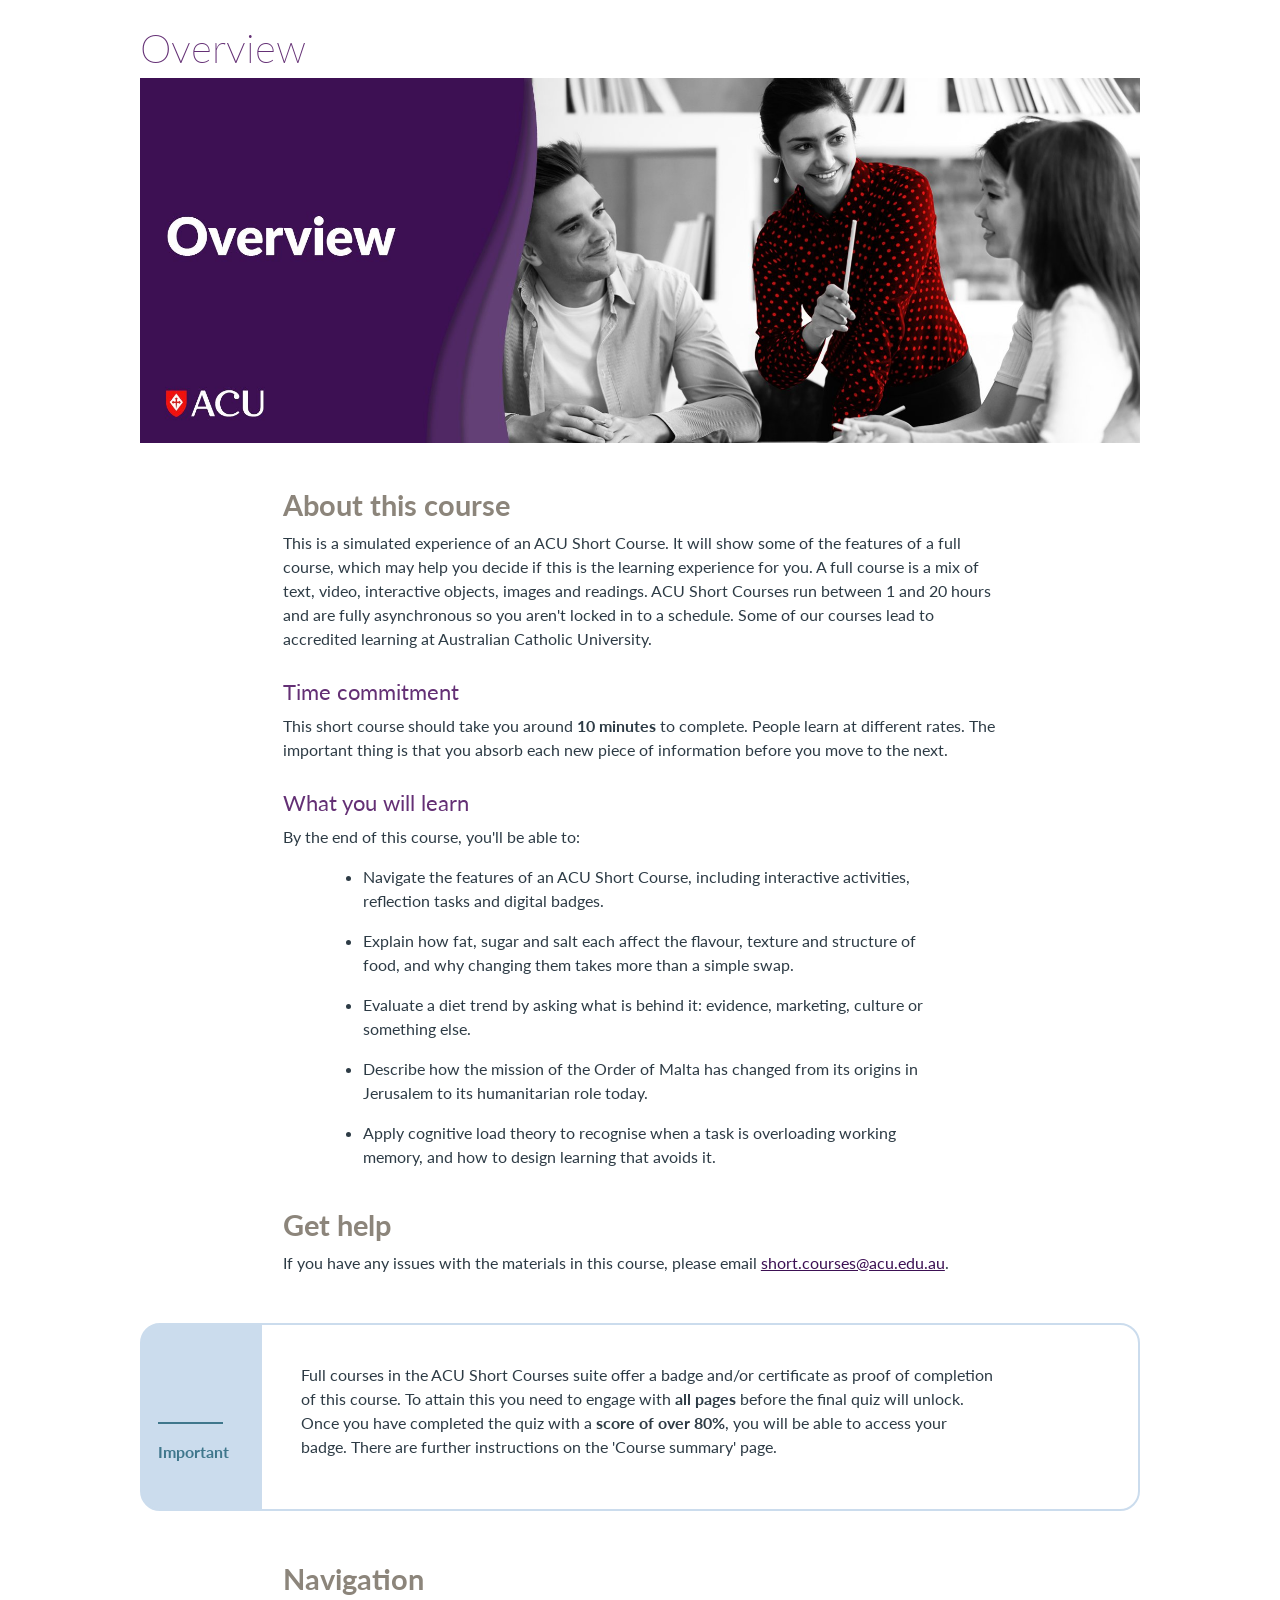
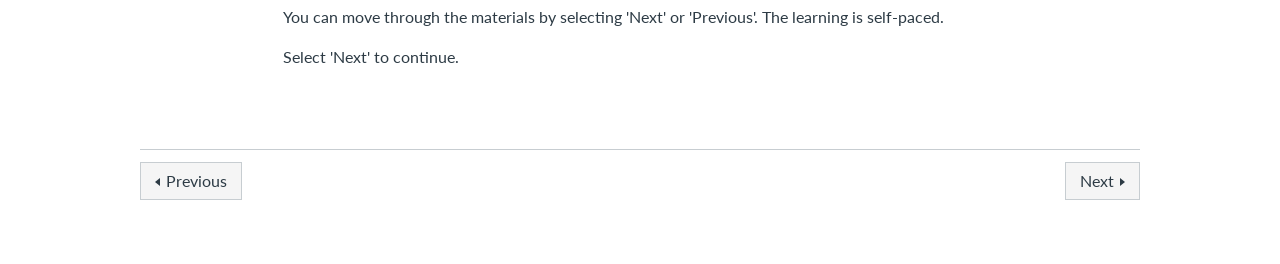
==== overview.html @ 7c371436 "Add files via upload" ====
<!DOCTYPE html>
<html lang="en-AU">
<head>
  <meta charset="utf-8">
  <meta name="viewport" content="width=device-width, initial-scale=1">
  <title>Overview | ACU Short Courses taster</title>

  <!-- Same order Canvas loads them: root account, Short Courses theme, then the Canvas stand-in -->
  <link rel="stylesheet" href="css/root.css">
  <link rel="stylesheet" href="css/acu.shortcourse_Theme_v3.css">
  <link rel="stylesheet" href="css/acu.main.css">
  <link rel="stylesheet" href="css/canvas-shell.css">
</head>
<body class="pages show">
  <div id="content-wrapper">
    <div id="content" role="main">
      <div id="wiki_page_show">
        <div class="show-content user_content clearfix enhanced">

          <h1 class="page-title">Overview</h1>

          <p class="banner"><img role="presentation" src="images/banner-overview.jpg" alt="" width="100%"></p>
          <h2>About this course</h2>
          <p>This is a simulated experience of an ACU Short Course. It will show some of the features of a full course, which may help you decide if this is the learning experience for you. A full course is a mix of text, video, interactive objects, images and readings. ACU Short Courses run between 1 and 20 hours and are fully asynchronous so you aren't locked in to a schedule. Some of our courses lead to accredited learning at Australian Catholic University.</p>
          <h3>Time commitment</h3>
          <p>This short course should take you around <strong>10 minutes</strong> to complete. People learn at different rates. The important thing is that you absorb each new piece of information before you move to the next.</p>
          <h3>What you will learn</h3>
          <p>By the end of this course, you'll be able to:</p>
          <ul>
              <li>
                  <p>Navigate the features of an ACU Short Course, including interactive activities, reflection tasks and digital badges.</p>
              </li>
              <li>
                  <p>Explain how fat, sugar and salt each affect the flavour, texture and structure of food, and why changing them takes more than a simple swap.</p>
              </li>
              <li>
                  <p>Evaluate a diet trend by asking what is behind it: evidence, marketing, culture or something else.</p>
              </li>
              <li>
                  <p>Describe how the mission of the Order of Malta has changed from its origins in Jerusalem to its humanitarian role today.</p>
              </li>
              <li>
                  <p>Apply cognitive load theory to recognise when a task is overloading working memory, and how to design learning that avoids it.</p>
              </li>
          </ul>
          <h2>Get help</h2>
          <p>If you have any issues with the materials in this course, please email <a href="mailto:short.courses@acu.edu.au" target="_blank" rel="noopener">short.courses@acu.edu.au</a>.</p>
          <div class="well well-side-tab">
              <div class="icon icon-important">
                  <p>Important</p>
              </div>
              <p>Full courses in the ACU Short Courses suite offer a badge and/or certificate as proof of completion of this course. To attain this you need to engage with <strong>all pages</strong> before the final quiz will unlock. Once you have completed the quiz with a <strong>score of over 80%</strong>, you will be able to access your badge. There are further instructions on the 'Course summary' page.</p>
          </div>
          <h2>Navigation</h2>
          <p>You can move through the materials by selecting 'Next' or 'Previous'. The learning is self-paced.</p>
          <p>Select 'Next' to continue.</p>

        </div>
      </div>

      <div id="module_navigation_target">
        <nav class="module-sequence-footer" aria-label="Module navigation">
          <hr class="module-sequence-rule">
          <div class="module-sequence-footer-content">
            <span class="module-sequence-footer-button--previous">
              <a class="Button" href="index.html"><i class="icon-mini-arrow-left" aria-hidden="true"></i>Previous<span class="screenreader-only">: Short Course Taster</span></a>
            </span>
            <span class="module-sequence-footer-button--next">
              <a class="Button" href="fat-sugar-salt.html">Next<i class="icon-mini-arrow-right" aria-hidden="true"></i><span class="screenreader-only">: A short theory of fat, sugar, and salt</span></a>
            </span>
          </div>
        </nav>
      </div>
    </div>
  </div>
</body>
</html>
---- css/root.css ----
@charset "UTF-8";
/* 
file name:  src/styles/typograpghy.scss

HELLO

created: 	230622
notes: 		This stylesheet is for rules relating to basic typography tags. (ie, <p>, <h1>, <h2>)
version: 	1.0 deployed in prod | S Malcolm
			1.1 changes to suit base acu brand and user feedback | camilanovic
			1.2 changes to font selection and heading/blockquote styles | mahood
			
*/
/*

	created:  	221001
	notes:    	housing variables that will be reused across many stylesheets
	version:  	1.0 init setup | s malcolm
				1.1 adjustments for canvas core x | camilanovic
				1.2 changes to default font | mahood
*/
/*
$fonts: (
	'body': $web-font,
	'feature': $web-font,
	'link': $web-font
);*/
h1 {
  font-weight: 500;
  font-size: 2rem; }

h1,
.pages.show .page-title {
  color: #252320; }
  h1.page-title,
  .pages.show .page-title.page-title {
    font-size: 2rem;
    font-weight: bold;
    border-left: 4px solid #e0061f;
    margin: 1.5rem 0 1.5rem 0;
    padding-left: .75rem; }

h2,
#announcements_on_home_page h2,
#announcements_on_home_page h1,
#dashboard h1,
#dashboard_header_container .hidden-phone {
  color: #252320;
  font-weight: 600;
  font-size: 1.6rem; }

#announcements_on_home_page h2,
#announcements_on_home_page h1 {
  font-size: 1.1rem; }

#course_home_content h2.ic-Action-header__Heading,
#course_home_content h1.ic-Action-header__Heading {
  color: #ffffff;
  font-weight: 600;
  font-size: 1.5rem; }

h3 {
  color: #252320;
  font-weight: 600;
  font-size: 1.4rem; }

h4 {
  color: #252320;
  font-weight: 600;
  font-size: 1.2rem;
  margin-top: 1.75rem; }

h5 {
  font-size: 1.1rem;
  color: #747474;
  font-weight: 600; }

h6 {
  color: #747474;
  font-size: 1rem; }

h2 + h3,
h3 + h4,
h4 + h5,
h5 + h6 {
  margin-top: 0; }

hr {
  margin-bottom: 2rem; }

blockquote {
  border-left: 3px solid #D8CFDD;
  padding: 0.1rem 1rem;
  margin: 1.5rem 0;
  color: #3c1054;
  width: 80%;
  padding: 1rem;
  font-weight: 600; }

blockquote p {
  margin: 0;
  font-size: 1rem;
  line-height: 1.5;
  font-weight: inherit; }

#content-wrapper a[href]:not(.btn):not(.Button):not(.ic-DashboardCard__link):not(.ic-DashboardCard__action-layout):not(.ui-corner-all):not(.acuo-btn):not(.turnitin_similarity_score) {
  color: #007ddf;
  -webkit-box-sizing: border-box;
  -moz-box-sizing: border-box;
  box-sizing: border-box;
  text-decoration: none; }
  #content-wrapper a[href]:not(.btn):not(.Button):not(.ic-DashboardCard__link):not(.ic-DashboardCard__action-layout):not(.ui-corner-all):not(.acuo-btn):not(.turnitin_similarity_score):hover {
    color: #F2120C;
    text-decoration: underline; }

#right-side .button-sidebar-wide {
  font-size: .9rem;
  padding-right: 10px; }

#module_navigation_target a,
.module-sequence-footer-button--previous a,
.module-sequence-footer-button--next a {
  background: #3C1053;
  color: white;
  border-radius: 5px;
  border: 1px solid #3C1053; }
  #module_navigation_target a:hover,
  .module-sequence-footer-button--previous a:hover,
  .module-sequence-footer-button--next a:hover {
    background: white;
    color: #3C1053;
    border-color: #3C1053; }

h4 .atto_image_button_middle {
  margin: .75rem .75rem .75rem 0;
  border-radius: 10px;
  max-width: 35px;
  padding: .5rem 0rem .5rem 0; }

#custom_my_acu_tray div,
#custom_my_acu_tray p,
#custom_my_acu_tray a,
#custom_my_acu_tray span,
#help_tray div,
#help_tray p,
#help_tray a,
#help_tray span {
  /* font-family: map-get($fonts, 'body') */ }

#custom_my_acu_tray a,
#help_tray a {
  font-weight: 500; }

#submission_details #submission_files_list .submission-file .turnitin_similarity_score {
  color: white; }

#wiki_page_show img,
#wiki_page_body img {
  margin: .5rem 1rem .5rem 0; }

q {
  font-style: italics;
  padding: .25rem 0; }

/*
file name:  src/styles/canvas.ui.scss

created:  2022
notes:    used to override the core styles of canvas – should be modified when major updates are rolled into canvas as a product
version:  1.0 deployed in prod | S Malcolm
      1.1 split between elements and typography ui items, modified to be branded acu | camilanovic
      1.2 changes to the module sequence navigation for discussion | Thea & Mark
      1.3 align buttons in Course Settings page | Thea
      1.4 hide self-registration link on login page | Thea
      
*/
/*

	created:  	221001
	notes:    	housing variables that will be reused across many stylesheets
	version:  	1.0 init setup | s malcolm
				1.1 adjustments for canvas core x | camilanovic
				1.2 changes to default font | mahood
*/
/*
$fonts: (
	'body': $web-font,
	'feature': $web-font,
	'link': $web-font
);*/
body.pages #content-wrapper,
body.assignments #content-wrapper,
body.discussions #content-wrapper,
body.quizzes #content-wrapper,
body.modules #content-wrapper,
body.syllabus #content-wrapper,
body.files #content-wrapper,
body.collaborations #content-wrapper,
body.announcements #content-wrapper,
body.conferences #content-wrapper,
body.outcomes #content-wrapper,
body.people #content-wrapper {
  max-width: 1200px; }

.ic-Login-header__links {
  visibility: hidden; }

div #module_sequence_footer {
  right: auto !important;
  left: auto;
  padding-left: 24px; }

.tox-swatches__row:nth-of-type(1),
.tox-swatches__row:nth-of-type(2),
.tox-swatches__row:nth-of-type(3) {
  display: none !important; }

.list-view a {
  color: #3C1053; }
  .list-view a.active {
    border-left: 2px solid #f2110b;
    padding-left: 6px;
    margin-left: -2px; }

.ic-app-header__menu-list-link:hover,
.ic-app-header__menu-list-link:focus,
.ic-app-header__menu-list-item a:hover .menu-item__text,
.ic-app-header__menu-list-item a:focus .menu-item__text {
  text-decoration: underline; }

.ic-notification {
  margin-top: 1.5rem; }

.notification_account_content_text {
  margin-bottom: 0.5rem;
  display: inline-flex; }

.ic-DashboardCard__box__header {
  font-weight: 500;
  font-size: 1.5rem; }

.ic-DashboardCard__header-title {
  font-size: 1rem; }

.ic-DashboardCard__header-subtitle {
  font-size: 0.85rem; }

.ic-DashboardCard__box {
  padding: 1rem !important; }

#dashboard_header_container {
  margin-left: 1rem; }

.ic-DashboardCard__link:hover span {
  text-decoration: underline; }

#breadcrumbs li a,
#breadcrumbs li span {
  font-size: 0.95rem;
  color: #3C1053;
  font-weight: 500; }

#breadcrumbs li:last-of-type span {
  font-weight: 600; }

#breadcrumbs li a:hover {
  text-decoration: underline; }

#breadcrumbs li span {
  font-style: italics; }

#section-tabs li {
  font-size: 0.95rem;
  font-weight: 500; }

.CourseAvailabilityOptions fieldset,
.QuantitativeDataOptions fieldset {
  display: flex; }

.button-sidebar-wide,
#right-side .button-sidebar-wide,
#easy_student_view,
#print-grades-button,
#show_all_details_button,
.header-bar .btn:not(.btn-primary):not(.btn-published),
#pairing-code button,
#pairing-code button span,
#pairing-code button span span,
.btn-add-folder,
.course_enrollment_link,
.add_rubric_link,
.edit_assignment_link {
  background: white;
  color: #252320;
  border-radius: 5px; }
  .button-sidebar-wide:hover,
  #right-side .button-sidebar-wide:hover,
  #easy_student_view:hover,
  #print-grades-button:hover,
  #show_all_details_button:hover,
  .header-bar .btn:not(.btn-primary):not(.btn-published):hover,
  #pairing-code button:hover,
  #pairing-code button span:hover,
  #pairing-code button span span:hover,
  .btn-add-folder:hover,
  .course_enrollment_link:hover,
  .add_rubric_link:hover,
  .edit_assignment_link:hover {
    text-decoration: underline;
    background: #E8E3DB;
    color: #3C1053; }

.btn-primary:hover,
.Button--primary:hover {
  background: #e8e8e8;
  color: #2d3b45;
  text-decoration: underline; }

button.btn {
  border-radius: 5px; }

#pairing-code button span {
  font-size: 0.95rem; }

.btn-secondary:hover,
.Button--secondary:hover {
  box-shadow: 0px 0px 0px 2px #3c1053;
  background: #e3e3e3;
  text-decoration: underline !important; }

.al-options {
  padding: 0; }

a[class*="icon-"]:before,
a[class^="icon-"]:before,
#right-side .button-sidebar-wide i {
  margin-right: 6px;
  margin-left: -2px; }

.ui-menu-item a {
  color: #007ddf; }

.ui-menu .ui-menu-item a.ui-state-hover,
.ui-menu .ui-menu-item a.ui-state-active,
.ui-menu .ui-menu-item .ui-progressbar a.ui-widget-header,
.ui-progressbar .ui-menu .ui-menu-item a.ui-widget-header,
.ui-menu .ui-menu-item a.ui-state-focus {
  background: none;
  color: inherit;
  text-decoration: underline;
  cursor: pointer; }

#student-grades-final {
  font-size: 1rem !important;
  font-weight: 600;
  margin-bottom: 1rem; }

#wiki_page_show .show-content {
  padding-bottom: 1rem; }

.pill > li:last-child {
  padding-top: 2px; }

h3.pad-box-mini.border.border-b {
  height: 100%;
  background-color: #E8E3DB !important;
  margin-top: 0;
  box-sizing: border-box;
  padding: 10px 15px; }

#catalog_content
a[href]:not(.btn):not(.Button):not(.ic-DashboardCard__link):not(
.ic-DashboardCard__action-layout
):not(.ui-corner-all) {
  color: #3C1053;
  font-weight: 500;
  font-size: 0.95rem; }

.course_enrollment_link {
  bottom: 15px;
  left: 15px;
  right: revert; }

.notification_account_content_text b {
  margin-left: 3px; }

body[class*="context-group"] #section-tabs li a[href*="collaborations"] {
  display: none; }

#gradebook_header .assignmentDetails__Title {
  color: white; }

#gradebook_header #context_title {
  color: white; }

form#submit_online_upload_form label.checkbox div,
form#submit_online_text_entry_form label.checkbox div,
input[data-testid="similarity-pledge-checkbox"] + label span {
  white-space: pre-line;
  line-height: 1.2; }

.navigation-tray-container.help-tray div#help_tray ul li a {
  color: #643075;
  font-weight: bold; }

.item-group-condensed {
  padding: 0; }

.item-group-condensed .ig-header {
  padding: .5rem .5rem; }

.ic-Action-header {
  display: inline; }

.ig-header .module_header_items {
  margin-top: .25rem !important;
  position: absolute;
  float: right;
  right: 0;
  top: 0; }

.prerequisites {
  max-width: 100% !important;
  width: 100% !important;
  padding: .5rem 2.25rem 0 !important; }

.prerequisites_message {
  padding-bottom: .75rem; }

/*
file name:  src/styles/tables.scss

created:    2022
notes:      default table styling
version:    1.0 deployed in prod | S Malcolm
*/
/*

	created:  	221001
	notes:    	housing variables that will be reused across many stylesheets
	version:  	1.0 init setup | s malcolm
				1.1 adjustments for canvas core x | camilanovic
				1.2 changes to default font | mahood
*/
/*
$fonts: (
	'body': $web-font,
	'feature': $web-font,
	'link': $web-font
);*/
#course_home_content table:not(.acuo-table),
#course_home_content table:not([cellpadding]):not(.acuo-table),
.show-content table:not(.acuo-table),
.show-content table:not([cellpadding]):not(.acuo-table),
.user_content table:not(.acuo-table),
.user_content table:not([cellpadding]):not(.acuo-table) {
  border-color: #eeeeee;
  border-collapse: collapse; }
  #course_home_content table:not(.acuo-table) td, #course_home_content table:not(.acuo-table) th,
  #course_home_content table:not([cellpadding]):not(.acuo-table) td,
  #course_home_content table:not([cellpadding]):not(.acuo-table) th,
  .show-content table:not(.acuo-table) td,
  .show-content table:not(.acuo-table) th,
  .show-content table:not([cellpadding]):not(.acuo-table) td,
  .show-content table:not([cellpadding]):not(.acuo-table) th,
  .user_content table:not(.acuo-table) td,
  .user_content table:not(.acuo-table) th,
  .user_content table:not([cellpadding]):not(.acuo-table) td,
  .user_content table:not([cellpadding]):not(.acuo-table) th {
    padding: .5rem; }
    #course_home_content table:not(.acuo-table) td p, #course_home_content table:not(.acuo-table) th p,
    #course_home_content table:not([cellpadding]):not(.acuo-table) td p,
    #course_home_content table:not([cellpadding]):not(.acuo-table) th p,
    .show-content table:not(.acuo-table) td p,
    .show-content table:not(.acuo-table) th p,
    .show-content table:not([cellpadding]):not(.acuo-table) td p,
    .show-content table:not([cellpadding]):not(.acuo-table) th p,
    .user_content table:not(.acuo-table) td p,
    .user_content table:not(.acuo-table) th p,
    .user_content table:not([cellpadding]):not(.acuo-table) td p,
    .user_content table:not([cellpadding]):not(.acuo-table) th p {
      margin: 0; }
  #course_home_content table:not(.acuo-table) thead tr,
  #course_home_content table:not(.acuo-table) thead th,
  #course_home_content table:not([cellpadding]):not(.acuo-table) thead tr,
  #course_home_content table:not([cellpadding]):not(.acuo-table) thead th,
  .show-content table:not(.acuo-table) thead tr,
  .show-content table:not(.acuo-table) thead th,
  .show-content table:not([cellpadding]):not(.acuo-table) thead tr,
  .show-content table:not([cellpadding]):not(.acuo-table) thead th,
  .user_content table:not(.acuo-table) thead tr,
  .user_content table:not(.acuo-table) thead th,
  .user_content table:not([cellpadding]):not(.acuo-table) thead tr,
  .user_content table:not([cellpadding]):not(.acuo-table) thead th {
    background-color: #3C1053; }
    #course_home_content table:not(.acuo-table) thead tr td,
    #course_home_content table:not(.acuo-table) thead th td,
    #course_home_content table:not([cellpadding]):not(.acuo-table) thead tr td,
    #course_home_content table:not([cellpadding]):not(.acuo-table) thead th td,
    .show-content table:not(.acuo-table) thead tr td,
    .show-content table:not(.acuo-table) thead th td,
    .show-content table:not([cellpadding]):not(.acuo-table) thead tr td,
    .show-content table:not([cellpadding]):not(.acuo-table) thead th td,
    .user_content table:not(.acuo-table) thead tr td,
    .user_content table:not(.acuo-table) thead th td,
    .user_content table:not([cellpadding]):not(.acuo-table) thead tr td,
    .user_content table:not([cellpadding]):not(.acuo-table) thead th td {
      color: white;
      font-weight: bold; }
    #course_home_content table:not(.acuo-table) thead tr th,
    #course_home_content table:not(.acuo-table) thead th th,
    #course_home_content table:not([cellpadding]):not(.acuo-table) thead tr th,
    #course_home_content table:not([cellpadding]):not(.acuo-table) thead th th,
    .show-content table:not(.acuo-table) thead tr th,
    .show-content table:not(.acuo-table) thead th th,
    .show-content table:not([cellpadding]):not(.acuo-table) thead tr th,
    .show-content table:not([cellpadding]):not(.acuo-table) thead th th,
    .user_content table:not(.acuo-table) thead tr th,
    .user_content table:not(.acuo-table) thead th th,
    .user_content table:not([cellpadding]):not(.acuo-table) thead tr th,
    .user_content table:not([cellpadding]):not(.acuo-table) thead th th {
      color: white;
      font-weight: bold; }
  #course_home_content table:not(.acuo-table) th,
  #course_home_content table:not([cellpadding]):not(.acuo-table) th,
  .show-content table:not(.acuo-table) th,
  .show-content table:not([cellpadding]):not(.acuo-table) th,
  .user_content table:not(.acuo-table) th,
  .user_content table:not([cellpadding]):not(.acuo-table) th {
    background-color: #3C1053;
    color: white;
    font-weight: bold; }
  #course_home_content table:not(.acuo-table) tbody tr:nth-child(even),
  #course_home_content table:not([cellpadding]):not(.acuo-table) tbody tr:nth-child(even),
  .show-content table:not(.acuo-table) tbody tr:nth-child(even),
  .show-content table:not([cellpadding]):not(.acuo-table) tbody tr:nth-child(even),
  .user_content table:not(.acuo-table) tbody tr:nth-child(even),
  .user_content table:not([cellpadding]):not(.acuo-table) tbody tr:nth-child(even) {
    background-color: #f3f0EC; }
  #course_home_content table:not(.acuo-table) tbody tr:nth-child(odd),
  #course_home_content table:not([cellpadding]):not(.acuo-table) tbody tr:nth-child(odd),
  .show-content table:not(.acuo-table) tbody tr:nth-child(odd),
  .show-content table:not([cellpadding]):not(.acuo-table) tbody tr:nth-child(odd),
  .user_content table:not(.acuo-table) tbody tr:nth-child(odd),
  .user_content table:not([cellpadding]):not(.acuo-table) tbody tr:nth-child(odd) {
    background-color: #FCFBFA; }
  #course_home_content table:not(.acuo-table) tfoot tr,
  #course_home_content table:not([cellpadding]):not(.acuo-table) tfoot tr,
  .show-content table:not(.acuo-table) tfoot tr,
  .show-content table:not([cellpadding]):not(.acuo-table) tfoot tr,
  .user_content table:not(.acuo-table) tfoot tr,
  .user_content table:not([cellpadding]):not(.acuo-table) tfoot tr {
    background-color: #E8E3DB; }
    #course_home_content table:not(.acuo-table) tfoot tr td,
    #course_home_content table:not([cellpadding]):not(.acuo-table) tfoot tr td,
    .show-content table:not(.acuo-table) tfoot tr td,
    .show-content table:not([cellpadding]):not(.acuo-table) tfoot tr td,
    .user_content table:not(.acuo-table) tfoot tr td,
    .user_content table:not([cellpadding]):not(.acuo-table) tfoot tr td {
      color: #252320;
      font-weight: bold; }

/* Syllabus table adjustments */
#syllabus tr.date.date_passed td, #syllabus tr.date.date_passed th, #syllabus tr.date td, #syllabus tr.date th.day_date {
  background: none !important;
  color: inherit !important; }

.ic-Table.ic-Table--hover-row tbody tr:hover, .ic-Table.ic-Table--hover-row tbody tr.ic-Table__row--bg-neutral:hover, .ic-Table.ic-Table--hover-row tbody tr.ic-Table__row--bg-success:hover, .ic-Table.ic-Table--hover-row tbody tr.ic-Table__row--bg-alert:hover, .ic-Table.ic-Table--hover-row tbody tr.ic-Table__row--bg-danger:hover {
  background: #eeeeee; }

#course_syllabus table {
  margin-bottom: 1rem; }

#course_home_content table.acu-plain-table tbody tr:nth-child(even),
.show-content table.acu-plain-table tbody tr:nth-child(even),
.user_content table.acu-plain-table tbody tr:nth-child(even) {
  background-color: transparent; }

#course_home_content table.acu-plain-table tbody tr:nth-child(odd),
.show-content table.acu-plain-table tbody tr:nth-child(odd),
.user_content table.acu-plain-table tbody tr:nth-child(odd) {
  background-color: transparent; }

/* matt updated 19-08-24 to fix people page hidden table and hidden admin menu */
/* override visibility of group catagories table to show admin menu */
#group_categories_tabs {
  overflow: visible !important; }

/*turn on wrap to fit within table frame */
#group_categories_tabs table.roster {
  white-space: normal; }

/*
file name:  src/styles/printbtn-globalnavtray.scss

created:    2022
notes:      ACUO purple primary button on hover and span with symbol
version:    1.0 deployed in prod | S Malcolm
*/
/*

	created:  	221001
	notes:    	housing variables that will be reused across many stylesheets
	version:  	1.0 init setup | s malcolm
				1.1 adjustments for canvas core x | camilanovic
				1.2 changes to default font | mahood
*/
/*
$fonts: (
	'body': $web-font,
	'feature': $web-font,
	'link': $web-font
);*/
.acu-printbtn {
  background-color: #eeeeee;
  color: #3C1053;
  border: 1px solid #E8E3DB;
  border-radius: 3px;
  transition: all .2s ease-in-out;
  display: inline-block;
  position: relative;
  padding: 6px 10px;
  margin-bottom: 0;
  text-align: center;
  vertical-align: middle;
  cursor: pointer;
  text-decoration: none;
  overflow: hidden;
  font-weight: 500; }

.acu-printbtn:hover,
.acu-printbtn:focus {
  background-color: #3C1053;
  border-color: #3C1053;
  color: #fff; }

/* ACUO purple primary button - UNSURE IF THESE ARE USED ANYWHERE? NEED TO DO PROPER TESTING BEFORE DELETING - thbui 13/06/2025 */
.acuo-btn {
  background-color: white;
  color: #3C1053;
  border: 2px solid #3C1053;
  border-radius: 3px;
  transition: all .2s ease-in-out;
  display: inline-block;
  position: relative;
  padding: 6px 20px;
  margin-bottom: 0;
  text-align: center;
  vertical-align: middle;
  cursor: pointer;
  text-decoration: none;
  overflow: hidden;
  font-weight: 500; }

.acuo-btn:hover,
.acuo-btn:focus {
  background-color: #643075;
  border-color: #643075;
  color: #fff; }

.global-nav-custom-tray {
  width: 448px !important;
  top: 0px;
  bottom: 0px;
  box-shadow: rgba(0, 0, 0, 0.1) 0px 6px 7px 0px, rgba(0, 0, 0, 0.25) 0px 10px 28px 0px;
  background-color: white;
  position: fixed;
  overflow-y: auto;
  overflow-x: hidden;
  box-sizing: border-box;
  z-index: 9999;
  max-width: 100vw;
  max-height: 100vh; }

.gnct-easing {
  left: -200px;
  opacity: .8; }

.Global-navigation-tray {
  max-width: 480px; }

.gcnt-tray-close-wrapper {
  right: 8px;
  position: absolute;
  left: auto;
  top: 8px;
  z-index: 1;
  display: inline-block; }

.gcnt-tray-close-btn {
  font-size: 1rem;
  height: 28px;
  all: initial;
  animation: initial;
  background: initial;
  border-collapse: separate;
  border-color: initial;
  border-image: initial;
  border-spacing: initial;
  bottom: auto;
  box-shadow: none;
  box-sizing: border-box;
  caption-side: top;
  clear: none;
  clip: auto;
  color: black;
  column-count: auto;
  column-fill: balance;
  column-gap: normal;
  column-rule: initial;
  column-width: auto;
  content: normal;
  counter-increment: none;
  counter-reset: none;
  cursor: pointer;
  direction: inherit;
  display: inline-block;
  empty-cells: show;
  float: none;
  font-size: medium;
  font-stretch: normal;
  font-style: normal;
  font-variant: initial;
  font-weight: 400;
  height: auto;
  hyphens: none;
  left: auto;
  letter-spacing: normal;
  line-height: normal;
  list-style: initial;
  margin: 0px;
  max-height: none;
  max-width: 100%;
  min-height: 0px;
  min-width: 0px;
  opacity: 1;
  orphans: 2;
  overflow: visible;
  padding: initial;
  page-break-after: initial;
  page-break-before: initial;
  page-break-inside: initial;
  perspective-origin: 50% 50%;
  perspective: none;
  position: relative;
  right: auto;
  tab-size: 8;
  table-layout: auto;
  text-align-last: auto;
  text-align: center;
  text-decoration: none;
  text-indent: 0px;
  text-shadow: none;
  text-transform: none;
  top: auto;
  touch-action: manipulation;
  transform-origin: 50% 50% 0px;
  transform-style: flat;
  transform: none;
  transition: background 0.2s ease 0s, transform 0.2s ease 0s;
  unicode-bidi: normal;
  user-select: none;
  vertical-align: middle;
  visibility: visible;
  white-space: normal;
  widows: 2;
  width: auto;
  word-spacing: normal;
  z-index: auto;
  backface-visibility: visible; }

.gcnt-tray-close-btn[type="button"] {
  -webkit-appearance: none; }

.gcnt-tray-close-btn:focus,
.gcnt-tray-close-btn:hover,
.gcnt-tray-close-btn:active {
  color: #008ee2;
  outline: #008ee2; }

.gcnt-tray-close-btn:focus,
.gcnt-tray-close-btn:hover,
.gcnt-tray-close-btn:active {
  text-decoration: none; }

.gcnt-tray-close-btn .gcnt-tray-close-svg-wrapper {
  display: flex;
  align-items: center;
  justify-content: center;
  box-sizing: border-box;
  display: block; }

.gcnt-tray-close-txt {
  width: 1px;
  height: 1px;
  position: absolute;
  clip: rect(0px, 0px, 0px, 0px);
  margin: -1px;
  padding: 0px;
  overflow: hidden;
  border-width: 0px;
  border-style: initial;
  border-color: initial;
  border-image: initial; }

.tray-with-space-for-global-nav {
  margin-left: 54px; }

.acu_tray_flex_class {
  height: 100%;
  display: flex;
  flex-direction: column;
  justify-content: space-between;
  overflow-y: scroll; }

.gnct-content-wrap {
  box-sizing: border-box;
  padding: 1.5rem; }

.gcnt-tray-h1 {
  color: inherit;
  font-size: 22px;
  font-weight: 600;
  line-height: 24.75px;
  text-rendering: optimizeLegibility;
  -webkit-font-smoothing: antialiased;
  margin: 0px; }

.gcnt-list {
  list-style-type: none;
  -webkit-padding-start: 0px;
  padding-left: 0px;
  margin: 0.75rem 0;
  font-weight: 16px;
  font-family: 400;
  padding: 0px; }

.gcnt-list-item {
  margin-top: 0px;
  margin-bottom: 0px;
  font-size: 16px;
  font-weight: 400;
  line-height: 22.4px;
  padding: 0px; }

.gcnt-list-link-wrapper a.gcnt-list-link:link,
.gcnt-list-link-wrapper a.gcnt-list-link:visited,
.gcnt-list-link-wrapper button.gcnt-list-link {
  cursor: pointer;
  -webkit-font-smoothing: antialiased;
  font-weight: 400;
  transition: outline-color 0.2s ease 0s;
  vertical-align: baseline; }

.gcnt-link-desc {
  letter-spacing: normal;
  font-size: 14px;
  font-weight: 400;
  margin-bottom: 10px; }

i.gnct_inst_menu_icon:before {
  font-size: 26px;
  width: 26px;
  line-height: 26px; }

i.gnct_inst_menu_icon {
  width: 26px;
  height: 26px;
  /*gcnt-tray-h1*/ }

.acu_ack {
  padding: 1.5em; }

/*
file name:  src/styles/responsiveIframes.scss

created:    2022
notes:      to ensure videos play at 75% of screen width by default
version:    1.0 deployed in prod | S Malcolm
			1.1 separated echo styles and added media queries - August 2024 | mahood
			1.2 updated aspect ratio of echo360 iframe to 1.53 - March 2025 | TheaBui
      1.3 updated aspect ratio of echo360 iframe to 1.76 - Oct 2026 | TheaBui
*/
iframe[src*="youtube"],
iframe[src*="vimeo"] {
  width: 75%;
  aspect-ratio: 16 / 9;
  height: 100%; }

iframe[src*="echo360"] {
  width: 75%;
  aspect-ratio: 1.76;
  height: 100%; }

iframe.lti-embed[src*="youtube"],
iframe.lti-embed[src*="vimeo"] {
  width: 75% !important;
  height: 100% !important; }

iframe.lti-embed[src*="echo360"] {
  width: 75% !important;
  height: 100% !important; }

/* added responsive frames for smaller size devices */
@media screen and (max-width: 768px) {
  iframe[src*="youtube"],
  iframe[src*="vimeo"] {
    width: 100%;
    aspect-ratio: 16 / 9;
    height: 100%; }
  iframe[src*="echo360"] {
    width: 100%;
    aspect-ratio: 1.76;
    height: 100%; }
  iframe.lti-embed[src*="youtube"],
  iframe.lti-embed[src*="vimeo"] {
    width: 100% !important;
    height: 100% !important; }
  iframe.lti-embed[src*="echo360"] {
    width: 100% !important;
    height: 100% !important; } }

@media screen and (max-width: 480px) {
  iframe[src*="echo360"] {
    width: 100%;
    aspect-ratio: 1.76;
    height: 100%; } }

/*
file name:  src/styles/teachingTeam.scss

created:    2023
notes:      styling for the teaching team section of the template
version:    1.0 deployed in prod | camilanovic
*/
.temporaryStylingDiv img {
  border-radius: 6px;
  max-width: 300px; }

/*
file name:  src/styles/impactOverrides.scss

created:  	230306
notes:    	overriding styles for any impact pop up, modal, or indicator that can't be changed in eesysoft
version:  	1.0 init setup | camilanovic
*/
#supportCenterMainHeading,
.eesy__modal-scope .header__close:before,
.eesy__modal-scope .eesy__header .header__back:before {
  color: white !important; }

.eesy__modal-scope .isFocusable.focusStyleUnderline:focus {
  text-decoration: none; }

.eesy__modal-scope .xbutton__close {
  margin-top: 5px; }

.eesy_container_v4 *:not(.eesy_standard_button):not(.eesy_hint_close):not(.eesy_systray_button):not(.eesy_systray_close) {
  font-family: Arial !important;
  line-height: 1.5; }

.eesy_container_v4 h3 {
  font-size: 1.1rem;
  margin: 1rem 0 .5rem 0;
  line-height: 1.2; }

.eesy_container_v4.eesy_light a:hover,
.eesy_container_v4.eesy_light a:focus {
  color: #F2120C !important; }

.eesy_container_v4[aria-label*="Terms-NOTUSING"] .eesy_hide_text {
  display: none; }

.eesy_container_v4[aria-label*="Terms-NOTUSING"] .eesy_dontshowanymore:after {
  content: 'By checking this box, I agree to the terms and conditions outlined above.';
  display: inline-block;
  padding-left: .5rem; }

.eesy_container_v4#eesy-standardcontainer .eesy_header .eesy_header_text {
  font-style: italic;
  color: #747474;
  font-weight: 500;
  font-size: 1.5rem;
  padding: 1rem 0 0rem 2rem;
  box-sizing: border-box; }

.eesy_container_v4#eesy-standardcontainer #eesy_content h2,
.eesy_container_v4#eesy-standardcontainer #eesy_systray h2 {
  color: #252320;
  font-weight: 600;
  font-size: 1.5rem;
  margin-top: 1rem; }

.eesy_container_v4#eesy-standardcontainer #eesy_content h3,
.eesy_container_v4#eesy-standardcontainer #eesy_systray h3 {
  font-size: 1.2rem;
  line-height: 1.2; }

.eesy_container_v4#eesy-standardcontainer #eesy_content .eesy-proactive-content-box,
.eesy_container_v4#eesy-standardcontainer #eesy_systray .eesy-proactive-content-box {
  padding: 0rem 1.5rem 2rem 1.5rem; }

.eesy-highlighted:not(:focus),
.eesy-highlighted:not(:focus)[data-eesy-assigned-helpitem-id] {
  box-shadow: 0px 0px 0 4px #ff9300 !important; }

.eesy__modal-scope.eesy__themes > .eesy__modal .filter__category {
  color: #252320; }

.eesy__modal-scope.eesy__themes > .eesy__modal .filter__category:focus,
.eesy__modal-scope.eesy__themes > .eesy__modal .filter__category:hover {
  text-decoration: underline; }

.eesy__modal-scope.eesy__themes > .eesy__modal .results__result:hover {
  background: #E8E3DB !important; }

.eesy-step-transitions > button:last-of-type {
  background: #3C1053 !important; }

#eesy_systray_header_text {
  font-size: 1.4rem; }

/*
file name:  src/styles/acuonline-fixes.scss
created: 	2023
notes: 		used to temporarily host some ACUO specific items at the root account
version: 	1.0 deployed into prod | camilanovic
*/
details {
  padding: .5rem 0; }
  details summary {
    background: #E8E3Db;
    width: fit-content;
    padding: 0.5rem 1rem;
    border-radius: 5px;
    cursor: pointer; }
    details summary:hover {
      text-decoration: underline; }

details[open] summary {
  border-radius: 5px 5px 0 0;
  font-style: italic; }

details[open] div {
  border: 2px solid #E8E3DB;
  border-radius: 0 0 5px 5px;
  padding: 0.5rem 1rem; }

.acu_frame {
  overflow: hidden;
  position: relative;
  /* Center the items so smaller ones are centered, full width ones ok */
  display: flex;
  justify-content: center; }

.acu_frame.ratio_1-1 {
  padding-top: 100%;
  /* 1:1 aspect ratio */ }

.acu_frame.ratio_2-1 {
  padding-top: 50%;
  /* 2:1 aspect ratio */ }

.acu_frame.ratio_1-2 {
  padding-top: 200%;
  /* 1:2 aspect ratio */ }

.acu_frame.ratio_3-2 {
  padding-top: 66.66%;
  /* 3:2 aspect ratio */ }

.acu_frame.ratio_2-3 {
  padding-top: 150%;
  /* 2:3 aspect ratio */ }

.acu_frame.ratio_4-3 {
  padding-top: 75%;
  /* 4:3 aspect ratio */ }

.acu_frame.ratio_3-4 {
  padding-top: 133.33%;
  /* 3:4 aspect ratio */ }

.acu_frame.ratio_16-9 {
  padding-top: 56.25%;
  /* 16:9 aspect ratio */ }

.acu_frame.ratio_9-16 {
  padding-top: 177.77%;
  /* 9:16 aspect ratio */ }

.acu_frame.ratio_21-9 {
  padding-top: 42.85%;
  /* 21:9 aspect ratio */ }

.acu_frame.ratio_9-21 {
  padding-top: 233.33%;
  /* 9:21 aspect ratio */ }

.acu_frame > :first-child {
  border: 0;
  height: 100%;
  /* left: 0; - turned this off 18/08 so smaller things can center*/
  position: absolute;
  top: 0;
  max-width: 100% !important; }

/*
file name:      src/styles/banners.scss

created:        20231026
notes:          ACU Banners
version:        1.0 creating a stylesheet for specific ACU thrive requested items | camilanovic
                1.2 have changed to be available to the entire account | camilanovic
*/
.acu-banner-primary,
.acu-banner-secondary,
#course_home_content h2.ic-Action-header__Heading,
#course_home_content h1.ic-Action-header__Heading {
  padding: 1.5rem 1.5rem 1.75rem;
  margin: .5rem 0 1.5rem;
  position: relative;
  overflow-x: clip; }
  .acu-banner-primary h1,
  .acu-banner-secondary h1,
  #course_home_content h2.ic-Action-header__Heading h1,
  #course_home_content h1.ic-Action-header__Heading h1 {
    font-weight: 600;
    font-size: 2.5rem; }
  .acu-banner-primary:after,
  .acu-banner-secondary:after,
  #course_home_content h2.ic-Action-header__Heading:after,
  #course_home_content h1.ic-Action-header__Heading:after {
    content: '';
    height: 1rem;
    position: absolute;
    width: 50%;
    right: -10px;
    bottom: -1rem;
    display: inline-block;
    transform: skew(45deg) skew(0deg) skew(0deg); }

.acu-banner-primary,
#course_home_content h2.ic-Action-header__Heading,
#course_home_content h1.ic-Action-header__Heading {
  background: #3c1054; }
  .acu-banner-primary h1,
  .acu-banner-primary h2,
  .acu-banner-primary h3,
  .acu-banner-primary p,
  #course_home_content h2.ic-Action-header__Heading h1,
  #course_home_content h2.ic-Action-header__Heading h2,
  #course_home_content h2.ic-Action-header__Heading h3,
  #course_home_content h2.ic-Action-header__Heading p,
  #course_home_content h1.ic-Action-header__Heading h1,
  #course_home_content h1.ic-Action-header__Heading h2,
  #course_home_content h1.ic-Action-header__Heading h3,
  #course_home_content h1.ic-Action-header__Heading p {
    color: white; }
  .acu-banner-primary:after,
  #course_home_content h2.ic-Action-header__Heading:after,
  #course_home_content h1.ic-Action-header__Heading:after {
    background: #734a85; }

.acu-banner-secondary {
  background: #E8E3DB; }
  .acu-banner-secondary:after {
    background: #8c857b; }

/* 
file name:  src/styles/wells.scss

created: 	250612
notes: 		This stylesheet is for rules relating to wells (ie, <>)
version: 	1.0 deployed in prod | thbui
			
*/
/*

	created:  	221001
	notes:    	housing variables that will be reused across many stylesheets
	version:  	1.0 init setup | s malcolm
				1.1 adjustments for canvas core x | camilanovic
				1.2 changes to default font | mahood
*/
/*
$fonts: (
	'body': $web-font,
	'feature': $web-font,
	'link': $web-font
);*/
.user_content .acu-disclaimer-well {
  background: #eeeeee;
  padding: 10px 20px;
  border: none;
  border-left: 20px solid #d00a00;
  margin: 15px 0; }

.user_content .acu-task-well,
.user_content .acu-reminder-well {
  min-height: 150px;
  margin: 15px 0;
  position: relative;
  display: flex;
  align-items: center;
  justify-content: flex-start;
  background: #eeeeee;
  display: flex;
  flex-direction: column;
  align-items: flex-start;
  padding: 10px 15px 30px 20px; }

/*-----------------------
Requested by LXD team to remove icons from all wells 2/6/2025

//Set up a circular icon in the top-left area of the specified wells//
.user_content .acu-task-well::before,
.user_content .acu-reminder-well::before {
  content: "";
  position: absolute;
  top: 35px;
  left: 30px;
  width: 80px;
  height: 80px;
  border-radius: 100%;
  display: block;
  background: white;
  background-size: 80%;
  background-repeat: no-repeat;
  background-position: center;
}

//Assign the icon to the reading well//
.user_content .acu-task-well::before,{
  background-image: url("https://cei-dlc.acucontenthub.acu.edu.au/unitcontent/SharedAssets/Icons/icon-assess.svg");
}

//Assign the icon to the reminder well//
.user_content .acu-reminder-well::before {
  background-image: url("https://cei-dlc.acucontenthub.acu.edu.au/unitcontent/SharedAssets/Icons/icon-assess.svg");
}
--------------------------------  */
.user_content .acu-task-well::after,
.user_content .acu-reminder-well::after {
  bottom: -3px;
  content: "";
  display: block;
  left: 0px;
  position: absolute;
  z-index: 2;
  height: 30px;
  width: 100%;
  clip-path: polygon(0px 0px, 200px 0px, 300px 27px, 100% 27px, 100% 30px, 0px 30px); }

.user_content .acu-task-well::after {
  background-color: #3C1053; }

.user_content .acu-reminder-well::after {
  background-color: #d00a00; }

.user_content .acu-task-well > div::after,
.user_content .acu-reminder-well > div::after {
  clip-path: polygon(100% 0%, 100% 50%, 100px 50%, 0px 0%);
  background: white;
  position: absolute;
  top: -1px;
  right: -1px;
  width: 250px;
  height: 48px;
  content: ""; }

/* Requested by LXD team to keep list items to Canvas default 10/6/2025
//Set the content area of list in wells//
.user_content .acu-disclaimer-well ul li,
.user_content .acu-task-well ul li,
.user_content .acu-reminder-well ul li {
  margin: 6px 20px 6px 20px;
}*/
.user_content .acu-disclaimer-well p,
.user_content .acu-task-well p,
.user_content .acu-reminder-well p {
  margin: 5px 0px; }

.user_content .acu-task-well h2 img,
.user_content .acu-task-well h3 img,
.user_content .acu-reminder-well h2 img,
.user_content .acu-reminder-well h3 img {
  display: none; }

.user_content .acu-reminder-well h2,
.user_content .acu-reminder-well h3,
.user_content .acu-reminder-well h4 {
  color: #d00a00; }

.user_content .acu-disclaimer-well h2,
.user_content .acu-disclaimer-well h3,
.user_content .acu-disclaimer-well h4 {
  color: #d00a00; }

.user_content .acu-task-well h2,
.user_content .acu-task-well h3,
.user_content .acu-task-well h4 {
  color: #3C1053; }

@media screen and (max-width: 960px) {
  .user_content .acu-task-well,
  .user_content .acu-reminder-well {
    padding: 10px 15px 30px 20px; }
  /*------Remvoved the icons from the wells on smaller screens------
  .user_content .acu-task-well::before,
  .user_content .acu-reminder-well::before {
    top: 30px;
    left: 30px;
    width: 60px;
    height: 60px;
  }
    ----------------------------------------------------*/ }

@media screen and (max-width: 768px) {
  .user_content .acu-task-well,
  .user_content .acu-reminder-well {
    padding: 30px 20px 30px 30px; }
  .user_content .acu-task-well::before,
  .user_content .acu-reminder-well::before {
    visibility: hidden; }
  .user_content .acu-task-well::after,
  .user_content .acu-reminder-well::after {
    width: 100%;
    clip-path: polygon(0px 0px, 15% 0px, 30% 25px, 50% 25px, 50% 30px, 0px 30px); }
  .user_content .acu-task-well > div::after,
  .user_content .acu-reminder-well > div::after {
    clip-path: polygon(100% 0%, 100% 50%, 260px 50%, 210px 0%);
    width: 100%; } }

/* 
file name:  src/styles/sourceCodeFormatter.scss

created: 	250529
notes: 		This useful for formatting source code in a consistent way across the site 
            and allowing for copy to clipboard functionality
version: 	1.0 deployed in prod | thbui
			
*/
.acu_sourcecode {
  border: 1px solid #bbb;
  font: 16px / 19.2px Monaco, Menlo, Consolas, "Courier New", monospace !important;
  margin: 10px auto 20px;
  border-radius: 2px;
  box-shadow: 2px 2px 1px #eeeeee; }

.acu_sourcecode[data-show-border="false"] {
  border: none;
  margin: 5px;
  box-shadow: 2px 2px 1px transparent; }

.acu_sourcecode[data-show-lines="false"] {
  background-image: none; }

.acu_sourcecode[data-show-lines="false"] .hideLines {
  display: none; }

/** code in table styling*/
.acu_sourcecode table td {
  padding: 0 !important; }

.acu_sourcecode table th,
.acu_sourcecode table td {
  background: transparent !important; }

.acu_sourcecode table td.lineNumbers {
  width: 40px;
  text-align: right;
  border-right: 2px solid #bbb; }

.acu_sourcecode pre,
.acu_sourcecode code {
  border: none !important;
  background-color: transparent !important;
  margin: 0px !important;
  padding: 0px !important;
  font: 15px / 19.2px Monaco, Menlo, Consolas, "Courier New", monospace !important; }

.acu_sourcecode pre {
  padding: 7px 20px !important; }

.acu_sourcecode[data-show-border="false"] pre {
  padding: 7px 10px !important; }

.acu_sourcecode table td.lineNumbers pre {
  padding: 7px !important; }

.acu_sourcecode pre > code span[style*="background-color"] {
  border: 1px solid rgba(0, 0, 0, 0.25);
  padding: 0px 1px !important; }

.acu_sourcecode .lang-header {
  height: 38.4px;
  width: 99%;
  display: flex;
  background-color: white;
  border-bottom: 1px solid;
  /* justify-content: flex-start; */
  align-items: center;
  justify-content: end;
  padding-right: 1%;
  /* font-size: 0.7em !important; */
  font-weight: bold;
  color: #7e7e7e;
  font-family: sans-serif;
  color: #000;
  position: relative; }

.acu_sourcecode .lang-text {
  position: absolute;
  left: 10px; }

/*.acu_sourcecode .copy-button {
    position: absolute;
    right: 30px;
}*/
.acu_sourcecode .copy-button-msg {
  padding-right: 10px;
  font-size: 0.9em;
  opacity: 0; }

.acu_sourcecode .copy-button-msg.fade-out {
  animation: fadeOutCopyMsg 2s; }

@keyframes fadeOutCopyMsg {
  0% {
    opacity: 1; }
  25% {
    opacity: 1; }
  100% {
    opacity: 0; } }

/* 
file name:  src/styles/border-box.scss

created: 	250627
notes: 		This stylesheet is for rules relating to border-boxes (ie, <div class="border-box">)
version: 	1.0 deployed in prod | thbui
			
*/
/*

	created:  	221001
	notes:    	housing variables that will be reused across many stylesheets
	version:  	1.0 init setup | s malcolm
				1.1 adjustments for canvas core x | camilanovic
				1.2 changes to default font | mahood
*/
/*
$fonts: (
	'body': $web-font,
	'feature': $web-font,
	'link': $web-font
);*/
.small-border-box {
  background: #eeeeee;
  padding: 2px 5px;
  border-left: 5px solid #3C1053; }

.user_content .small-border-box p,
.user_content .medium-border-box p {
  margin: 6px 0; }

.medium-border-box {
  padding: 5px 15px;
  margin: 15px 0;
  border-top: 4px solid #3C1053;
  border-left: 4px solid #3C1053;
  border-right: 4px solid #eeeeee;
  border-bottom: 4px solid #eeeeee;
  box-shadow: 0 2px 4px rgba(0, 0, 0, 0.1); }

.large-border-box {
  background: #eeeeee;
  padding: 8px 15px;
  margin: 15px 0; }

.user_content .large-border-box h2 {
  background-color: #3C1053;
  color: #ffffff;
  padding: 0px 5px 3px 5px; }

/* Rquested by LXD team to reduce paddings from all border-boxes 2/6/2025
.border-box h2, 
.border-box h3,
.border-box h4 {
  margin-block-start: 12px;
}
*/
/* 
file name:  src/styles/blockquotes.scss

created: 	250627
notes: 		This stylesheet is for rules relating to border-boxes (ie, <div class="border-box">)
version: 	1.0 deployed in prod | thbui
			
*/
/* Blockquote style - pull quote large purple version */
.user_content blockquote.acu-pull {
  padding: 15px 0 0 0;
  border: none;
  text-align: left;
  margin-left: auto;
  margin-right: auto;
  max-width: 70%; }

.user_content blockquote.acu-pull * {
  font-size: 20px;
  text-align: left;
  font-family: sans-serif; }

.user_content blockquote.acu-pull::before {
  content: "";
  width: 30%;
  height: 10px;
  position: relative;
  top: -14px;
  left: 0;
  background: #d00a00;
  display: block; }

.user_content blockquote.acu-pull::after {
  content: "";
  width: 30%;
  height: 10px;
  position: relative;
  left: 0;
  bottom: -14px;
  background: #d00a00;
  display: block;
  margin-left: 70%; }

.user_content blockquote.acu-pull small {
  font-size: 12px;
  padding: 20px 0; }

/* Blockquote styles - grey/sand version - LXD requested to not use this blockquote style and keep for future if required */
.user_content blockquote.acu {
  padding: 15px 0 0 0;
  border: none;
  text-align: left;
  font-weight: bold;
  font-family: sans-serif;
  color: #8c857b;
  margin-left: auto;
  margin-right: auto;
  max-width: 70%; }

.user_content blockquote.acu * {
  font-size: 16px;
  text-align: left;
  font-weight: bold;
  font-family: sans-serif;
  color: #8c857b; }

.user_content blockquote.acu::before {
  content: "";
  width: 30%;
  height: 14px;
  position: relative;
  top: -14px;
  left: 0;
  background: #E8E3DB;
  display: block; }

.user_content blockquote.acu::after {
  content: "";
  width: 40%;
  height: 34px;
  position: relative;
  left: 0;
  bottom: -14px;
  background: #E8E3DB;
  display: block;
  margin-left: 60%; }

.user_content blockquote.acu small {
  font-size: 12px;
  padding: 10px 0;
  display: block; }

/* 
file name:  src/styles/horizontal-rule.scss

created: 	250630
notes: 		This stylesheet is for rules relating to horizontal rules (ie, <hr>)
version: 	1.0 deployed in prod | thbui
			
*/
/*

	created:  	221001
	notes:    	housing variables that will be reused across many stylesheets
	version:  	1.0 init setup | s malcolm
				1.1 adjustments for canvas core x | camilanovic
				1.2 changes to default font | mahood
*/
/*
$fonts: (
	'body': $web-font,
	'feature': $web-font,
	'link': $web-font
);*/
hr.purple-grey {
  border-top: 4px solid #3C1053;
  border-bottom: 4px solid #eeeeee; }

hr.purple-red {
  border-top: 4px solid #3C1053;
  border-bottom: 4px solid #F2120C; }

/*
file name:  src/styles/designlibrary.scss

created:  2026
notes:    used to house the design library css, including in one file for easier asset management
version:  0.1 first draft | camilanovic  
      
*/
/*

	created:  	221001
	notes:    	housing variables that will be reused across many stylesheets
	version:  	1.0 init setup | s malcolm
				1.1 adjustments for canvas core x | camilanovic
				1.2 changes to default font | mahood
*/
/*
$fonts: (
	'body': $web-font,
	'feature': $web-font,
	'link': $web-font
);*/
.acu-icon {
  font-family: 'ACU-Icons';
  speak: none;
  font-style: normal;
  font-weight: normal;
  font-variant: normal;
  text-transform: none;
  line-height: 1; }

.acu_sourcecode pre {
  margin: 0;
  padding: 9px;
  border: 1.25px solid #c7cdd1; }
  .acu_sourcecode pre code {
    background: transparent;
    margin: 0;
    padding: 0;
    border: none; }

table.acu-enhanced caption {
  font-style: italic;
  color: gray;
  text-align: right;
  padding: .5rem 0; }

table.acu-enhanced.sand thead tr,
table.acu-enhanced.sand thead tr th {
  background-color: #E8E3DB !important;
  color: #252320 !important; }

table.acu-enhanced.sand tbody tr:nth-child(even) {
  background-color: white !important; }

table.acu-enhanced.blank thead th,
table.acu-enhanced.blank thead tr,
table.acu-enhanced.blank thead td,
table.acu-enhanced.blank tbody th,
table.acu-enhanced.blank tbody tr,
table.acu-enhanced.blank tbody td {
  background-color: transparent !important;
  color: black !important; }

table.acu-enhanced.border-black {
  border: 2px solid black !important; }

details.acu-enhanced.purple summary {
  background: #3C1053;
  color: white;
  font-weight: bold; }

details.acu-enhanced.border summary {
  background: white;
  border: 2px solid #3C1053;
  color: #3C1053; }

details.acu-enhanced.border div {
  border: 2px solid #3C1053;
  margin-top: -2px; }

details.acu-enhanced.border:open summary {
  background: #3C1053;
  color: white;
  font-weight: bold; }

details.acu-enhanced.full-width {
  width: 100%;
  box-sizing: border-box; }
  details.acu-enhanced.full-width details,
  details.acu-enhanced.full-width summary {
    width: 100%;
    box-sizing: border-box; }

div.acu-enhanced {
  padding: 1rem;
  margin: 1.5rem 0; }
  div.acu-enhanced.purple {
    background: #3C1053;
    color: white; }
    div.acu-enhanced.purple * {
      color: white; }
  div.acu-enhanced.purple-light {
    background: #ddd4e1; }
  div.acu-enhanced.sand {
    background: #E8E3DB; }
  div.acu-enhanced.border-light {
    border: 1px solid #8C857B; }
  div.acu-enhanced.border-medium {
    border: 3px solid #8C857B; }
  div.acu-enhanced.fit-content {
    width: fit-content; }
  div.acu-enhanced.header h2:first-child {
    background: #3C1053;
    color: white;
    padding: .5rem;
    margin: -1rem -1rem 1.5rem -1rem; }
  div.acu-enhanced.two-column {
    width: 50%;
    padding: 0; }
    div.acu-enhanced.two-column .column-left {
      background: red; }
    div.acu-enhanced.two-column .column-right {
      background: green; }

hr.acu-enhanced.purple {
  border-color: #3C1053; }

hr.acu-enhanced.red {
  border-color: #F2120C; }

hr.acu-enhanced.sand {
  border-color: #E8E3DB; }

hr.acu-enhanced.medium {
  border-width: medium; }

hr.acu-enhanced.thick {
  border-width: thick; }

hr.acu-enhanced.short {
  width: 40%;
  margin-left: auto;
  margin-right: auto; }

hr.acu-enhanced.spacer {
  border: none;
  margin: 2rem 0; }

blockquote.acu-enhanced {
  border-left: none;
  text-align: center;
  padding: 1rem 0;
  margin: 1.5rem auto; }
  blockquote.acu-enhanced * {
    font-size: 1.2rem;
    font-weight: 600;
    padding: 1rem;
    font-family: 'Georgia'; }
  blockquote.acu-enhanced.purple:before, blockquote.acu-enhanced.purple:after {
    background: #3C1053; }
  blockquote.acu-enhanced.red:before, blockquote.acu-enhanced.red:after {
    background: #F2120C; }
  blockquote.acu-enhanced:before {
    content: "";
    height: 5px;
    width: 40%;
    float: left; }
  blockquote.acu-enhanced:after {
    content: "";
    height: 5px;
    width: 40%;
    float: right; }

div.acu-enhanced[class*="well"] {
  background: #eeeeee;
  position: relative;
  overflow-x: clip;
  padding: 2rem 2rem 3rem 2rem;
  margin-bottom: 3rem; }
  div.acu-enhanced[class*="well"]:before {
    content: '';
    height: 1rem;
    position: absolute;
    width: 10%;
    right: -10px;
    top: 0;
    display: inline-block;
    transform: skew(45deg) skew(0deg) skew(0deg);
    background: white; }
  div.acu-enhanced[class*="well"]:after {
    content: '';
    height: 1rem;
    position: absolute;
    width: 40%;
    left: -10px;
    bottom: 0rem;
    display: inline-block;
    transform: skew(45deg) skew(0deg) skew(0deg);
    background: white; }
  div.acu-enhanced[class*="well"][class*="-purple"] {
    border-bottom: 2px solid #3C1053; }
    div.acu-enhanced[class*="well"][class*="-purple"]:after {
      background: #3C1053; }
  div.acu-enhanced[class*="well"][class*="-red"] {
    border-bottom: 2px solid #F2120C; }
    div.acu-enhanced[class*="well"][class*="-red"]:after {
      background: #F2120C; }

div.acu-enhanced.columns-2,
div.acu-enhanced.columns-3 {
  display: flex;
  gap: 1rem;
  padding: 0; }
  div.acu-enhanced.columns-2 .acu-column,
  div.acu-enhanced.columns-3 .acu-column {
    flex: 1 1 0;
    min-width: 0; }
  div.acu-enhanced.columns-2.background .acu-column,
  div.acu-enhanced.columns-3.background .acu-column {
    background: #eeeeee;
    padding: .5rem 1rem; }
  div.acu-enhanced.columns-2.border .acu-column,
  div.acu-enhanced.columns-3.border .acu-column {
    border: 1px solid #eeeeee;
    padding: .5rem 1rem; }
  @media (max-width: 600px) {
    div.acu-enhanced.columns-2,
    div.acu-enhanced.columns-3 {
      flex-direction: column; } }
---- css/acu.shortcourse_Theme_v3.css ----
/* **************************************************************************************************************************** 
  colour, width, timing and text size variables              
**************************************************************************************************************************** */
:root {
  /*==== Colours variables - for buttons, backgrounds, text, headings*/
  --acu-cbi-CANVAS-BG-color: #fff;
  /* the gold online colour */
  --acu-cbi-ACU_ONLINE-color: #f2bb0a;
  /* the gold online colour */
  /*==== Colours variables - for buttons, backgrounds, text, headings*/
  --acu-cbi-BUTTON_NORMAL-color: #3c1053;
  /* General button, small text and icon buttons */
  --acu-cbi-BUTTON_HOVER-color: #8a7098;
  /* General button, hover state colour */
  --acu-cbi-BUTTON_HOVER_TEXT-color: #260b34;
  --acu-cbi-BUTTON_HOVER-ACTIVE-color: #643075;
  /* General button, hover state colour */
  --acu-cbi-BUTTON_ACTIVE-color: #f2bb0a;
  /* General button, active/selected state colour */
  --acu-cbi-BUTTON_NORMAL_ALT-color: #eeeeee;
  /* Alt button, grid_2x2 clickable areas like tabs and accordions */
  --acu-cbi-BUTTON_HOVER_ALT-color: #d8cfdd;
  /* Alt button, hover state colour */
  --acu-cbi-TEXT-color: #252320;
  /* General text colour */
  --acu-cbi-WHITE-color: #ffffff;
  /* General text colour */
  --acu-cbi-BORDER-color: #8a7098;
  /* General border/outline colour */
  --acu-cbi-BUTTON_HOVER_GRAD-color: linear-gradient(270deg,
      #8a7098 35%,
      #b19fba 100%);
  /* General button, hover state gradient */
  /*==== Font size - for text & headings */
  --acu-cbi-SMALL-size: 0.8em;
  --acu-cbi-NORMAL-size: 1em;
  --acu-cbi-HEADING-size: 1.1em;
  --acu-cbi-BREAKOUT-size: 2.1em;
  /*==== Speed variables - mostly for animation and transition durations*/
  --acu-cbi-INSTANT-fade: 0.01s;
  --acu-cbi-VERY_SHORT-fade: 0.05s;
  --acu-cbi-SHORT-fade: 0.2s;
  --acu-cbi-MEDIUM-fade: 0.4s;
  --acu-cbi-LONG-fade: 0.6s;
  --acu-cbi-REALLY_LONG-fade: 0.8s;
  /*==== Width variables - mostly for outline and border widths*/
  --acu-cbi-NO-width: 0px;
  --acu-cbi-THIN-width: 1px;
  --acu-cbi-NORMAL-width: 5px;
  --acu-cbi-THICK-width: 10px;
  /*==== Margin and padding variables - mostly for the base level interactive classes*/
  --acu-cbi-MARGIN-BASE-TOP-BOTTOM: 40px;
  --acu-cbi-MARGIN-BASE-LEFT-RIGHT: auto;
}

/* 
  ACU Online | main instance | sub-account theme v1.7 
  Updated: 10/01/2025 
  Author: ACU DLT TEAM | CEI LTs | thbui
  Notes: repeated navigations in ACU Carousel (.acu_cbi .chevron.left mask-repeat: no-repeat;)
  Upated Azure links to the ACUnline digital assessts | 16/01/2025 | Thea and Mark.
*/
/* **************************************************************************************************************************** 
  colour, width, timing and text size variables              
**************************************************************************************************************************** */
:root {
  /*==== Colours variables - for buttons, backgrounds, text, headings*/
  --acu-cbi-CANVAS-BG-color: #fff;
  /* the gold online colour */
  --acu-cbi-ACU_ONLINE-color: #f2bb0a;
  /* the gold online colour */
  /*==== Colours variables - for buttons, backgrounds, text, headings*/
  --acu-cbi-BUTTON_NORMAL-color: #3c1053;
  /* General button, small text and icon buttons */
  --acu-cbi-BUTTON_HOVER-color: #8a7098;
  /* General button, hover state colour */
  --acu-cbi-BUTTON_HOVER_TEXT-color: #260b34;
  --acu-cbi-BUTTON_HOVER-ACTIVE-color: #643075;
  /* General button, hover state colour */
  --acu-cbi-BUTTON_ACTIVE-color: #f2bb0a;
  /* General button, active/selected state colour */
  --acu-cbi-BUTTON_NORMAL_ALT-color: #eeeeee;
  /* Alt button, grid_2x2 clickable areas like tabs and accordions */
  --acu-cbi-BUTTON_HOVER_ALT-color: #d8cfdd;
  /* Alt button, hover state colour */
  --acu-cbi-TEXT-color: #252320;
  /* General text colour */
  --acu-cbi-WHITE-color: #ffffff;
  /* General text colour */
  --acu-cbi-BORDER-color: #8a7098;
  /* General border/outline colour */
  --acu-cbi-BUTTON_HOVER_GRAD-color: linear-gradient(270deg,
      #8a7098 35%,
      #b19fba 100%);
  /* General button, hover state gradient */
  /*==== Font size - for text & headings */
  --acu-cbi-SMALL-size: 0.8em;
  --acu-cbi-NORMAL-size: 1em;
  --acu-cbi-HEADING-size: 1.1em;
  --acu-cbi-BREAKOUT-size: 2.1em;
  /*==== Speed variables - mostly for animation and transition durations*/
  --acu-cbi-INSTANT-fade: 0.01s;
  --acu-cbi-VERY_SHORT-fade: 0.05s;
  --acu-cbi-SHORT-fade: 0.2s;
  --acu-cbi-MEDIUM-fade: 0.4s;
  --acu-cbi-LONG-fade: 0.6s;
  --acu-cbi-REALLY_LONG-fade: 0.8s;
  /*==== Width variables - mostly for outline and border widths*/
  --acu-cbi-NO-width: 0px;
  --acu-cbi-THIN-width: 1px;
  --acu-cbi-NORMAL-width: 5px;
  --acu-cbi-THICK-width: 10px;
  /*==== Margin and padding variables - mostly for the base level interactive classes*/
  --acu-cbi-MARGIN-BASE-TOP-BOTTOM: 40px;
  --acu-cbi-MARGIN-BASE-LEFT-RIGHT: auto;
}

/*** 
OVERRIDING PROPERTIES OF ROOT CUSTOM THEME 
***/
body,
input,
body.default-theme,
h1,
h2,
h3,
h4,
h5,
h6 {
  margin: 6px 0;
  font-family: "Lato Extended", "Lato", "Helvetica Neue", Helvetica, Arial, sans-serif;
  /* line-height: 1.5 ;*/
  text-rendering: optimizelegibility;
}

h1,
.pages.show .page-title,
h2,
#announcements_on_home_page h2,
#announcements_on_home_page h1,
#dashboard h1,
#dashboard_header_container .hidden-phone,
.list-view a,
#breadcrumbs li a,
#breadcrumbs li span,
.button-sidebar-wide,
#right-side .button-sidebar-wide,
#easy_student_view,
#print-grades-button,
#show_all_details_button,
.header-bar .btn:not(.btn-primary):not(.btn-published),
#pairing-code button,
#pairing-code button span,
#pairing-code button span span,
.btn-add-folder,
.course_enrollment_link,
.add_rubric_link,
.edit_assignment_link,
.btn-primary {
  font-family: "Lato Extended", "Lato", "Helvetica Neue", Helvetica, Arial, sans-serif;
}

.button-sidebar-wide,
#right-side .button-sidebar-wide,
#easy_student_view,
#print-grades-button,
#show_all_details_button,
.header-bar .btn:not(.btn-primary):not(.btn-published),
#pairing-code button,
#pairing-code button span,
#pairing-code button span span,
.btn-add-folder,
.course_enrollment_link,
.add_rubric_link,
.edit_assignment_link {
  background: #f5f5f5;
  color: #2d3b45;
}

.button-sidebar-wide:hover,
#right-side .button-sidebar-wide:hover,
#easy_student_view:hover,
#print-grades-button:hover,
#show_all_details_button:hover,
.header-bar .btn:not(.btn-primary):not(.btn-published):hover,
#pairing-code button:hover,
#pairing-code button span:hover,
#pairing-code button span span:hover,
.btn-add-folder:hover,
.course_enrollment_link:hover,
.add_rubric_link:hover,
.edit_assignment_link:hover {
  text-decoration: none;
  background: e8e8e8;
  color: #2d3b45;
}

.btn-primary:hover,
.Button--primary:hover {
  background: var(--ic-brand-button--primary-bgd-darkened-15);
  color: var(--ic-brand-button--primary-text);
  text-decoration: none;
}

.btn-secondary:hover,
.Button--secondary:hover {
  -webkit-box-shadow: none;
          box-shadow: none;
  background: var(--ic-brand-button--secondary-bgd-darkened-15);
  color: var(--ic-brand-button--secondary-text);
}

/*align content area to center*/
body.pages #content-wrapper,
body.assignments #content-wrapper,
body.discussions #content-wrapper,
body.quizzes #content-wrapper,
body.modules #content-wrapper,
body.syllabus #content-wrapper,
body.files #content-wrapper,
body.collaborations #content-wrapper,
body.announcements #content-wrapper,
body.conferences #content-wrapper,
body.outcomes #content-wrapper,
body.people #content-wrapper {
  max-width: unset;
}

/* Main Discussions page*/
#content-wrapper #content .discussions-v2__wrapper .discussions-container__wrapper a[href] {
  text-decoration: underline;
}

.user_content h1,
.pages.show .page-title {
  color: #3C1053;
}

h1.page-title,
.pages.show .page-title.page-title {
  font-size: 2.5em;
  font-weight: 200;
  border-left: 0px;
  margin: 15px 0;
  padding-left: 0;
}

h1 {
  font-size: 1.8em;
}

#wiki_page_show img,
#wiki_page_body img {
  margin: unset;
}

/* edited by matt */
#content-wrapper a[href]:not(.btn):not(.Button):not(.ic-DashboardCard__link):not(.ic-DashboardCard__action-layout):not(.ui-corner-all):not(.acu-btn) {
  color: var(--ic-brand-font-color-dark);
  -webkit-box-sizing: border-box;
  box-sizing: border-box;
  text-decoration: none;
}

#content-wrapper .user_content a[href]:not(.btn):not(.Button):not(.ic-DashboardCard__link):not(.ic-DashboardCard__action-layout):not(.ui-corner-all):not(.acu-btn) {
  color: var(--ic-link-color);
  text-decoration: underline;
}

#content-wrapper a[href]:not(.btn):not(.Button):not(.ic-DashboardCard__link):not(.ic-DashboardCard__action-layout):not(.ui-corner-all):not(.acu-btn):hover {
  /* color: #260b34; */
  color: var(--ic-link-color);
  text-decoration: underline;
}

.list-view a.active {
  border-left: 2px solid #2d3b45;
}

/*Hyperlink in content pages have underline and purple by default (not on roll over)*/
#content-wrapper #wiki_page_show .user_content a[href]:not(.btn):not(.Button):not(.ui-button):not([role="button"]),
.mceContentBody a:not(.btn):not(.Button):not(.ui-button):not([role="button"]) {
  text-decoration: underline;
}

#content-wrapper #wiki_page_show .user_content a[href] {
  /* color: #260b34} */
  color: var(--ic-link-color);
}

/*Hyperlink in discussion pages have underline and purple by default (not on roll over)*/
#content-wrapper #discussion_container .user_content a[href]:not(.btn):not(.Button):not(.ui-button):not([role="button"]),
.mceContentBody a:not(.btn):not(.Button):not(.ui-button):not([role="button"]) {
  text-decoration: underline;
}

#content-wrapper #discussion_container .user_content a[href] {
  /* color: #260b34} */
  color: var(--ic-link-color);
}

/* add underline to links in edit mode */
#tinymce a {
  text-decoration: underline;
}

/*Set Module navigation's buttons colour to Canvas default*/
#module_navigation_target a,
.module-sequence-footer-button--previous a,
.module-sequence-footer-button--next a {
  background: #f5f5f5;
  color: #2d3b45;
  border-radius: 0px;
  border: 1px solid #c7cdd1;
}

#module_navigation_target a:hover,
.module-sequence-footer-button--previous a:hover,
.module-sequence-footer-button--next a:hover {
  background: #e8e8e8;
  color: #2d3b45;
  border-color: #c7cdd1;
}

#section-tabs li {
  font-size: 1rem;
}

#breadcrumbs li a,
#breadcrumbs li span {
  font-size: 1.125rem;
}

#breadcrumbs li:last-of-type span {
  font-weight: unset;
}

blockquote {
  width: unset;
}

/* 
  ACU Online | main instance | sub-account theme v1.7 
  Updated: 10/01/2025 
  Author: ACU DLT TEAM | CEI LTs | thbui
*/
/* **************************************************************************************************************************** 
  colour, width, timing and text size variables              
**************************************************************************************************************************** */
:root {
  /*==== Colours variables - for buttons, backgrounds, text, headings*/
  --acu-cbi-CANVAS-BG-color: #fff;
  /* the gold online colour */
  --acu-cbi-ACU_ONLINE-color: #f2bb0a;
  /* the gold online colour */
  /*==== Colours variables - for buttons, backgrounds, text, headings*/
  --acu-cbi-BUTTON_NORMAL-color: #3c1053;
  /* General button, small text and icon buttons */
  --acu-cbi-BUTTON_HOVER-color: #8a7098;
  /* General button, hover state colour */
  --acu-cbi-BUTTON_HOVER_TEXT-color: #260b34;
  --acu-cbi-BUTTON_HOVER-ACTIVE-color: #643075;
  /* General button, hover state colour */
  --acu-cbi-BUTTON_ACTIVE-color: #f2bb0a;
  /* General button, active/selected state colour */
  --acu-cbi-BUTTON_NORMAL_ALT-color: #eeeeee;
  /* Alt button, grid_2x2 clickable areas like tabs and accordions */
  --acu-cbi-BUTTON_HOVER_ALT-color: #d8cfdd;
  /* Alt button, hover state colour */
  --acu-cbi-TEXT-color: #252320;
  /* General text colour */
  --acu-cbi-WHITE-color: #ffffff;
  /* General text colour */
  --acu-cbi-BORDER-color: #8a7098;
  /* General border/outline colour */
  --acu-cbi-BUTTON_HOVER_GRAD-color: linear-gradient(270deg,
      #8a7098 35%,
      #b19fba 100%);
  /* General button, hover state gradient */
  /*==== Font size - for text & headings */
  --acu-cbi-SMALL-size: 0.8em;
  --acu-cbi-NORMAL-size: 1em;
  --acu-cbi-HEADING-size: 1.1em;
  --acu-cbi-BREAKOUT-size: 2.1em;
  /*==== Speed variables - mostly for animation and transition durations*/
  --acu-cbi-INSTANT-fade: 0.01s;
  --acu-cbi-VERY_SHORT-fade: 0.05s;
  --acu-cbi-SHORT-fade: 0.2s;
  --acu-cbi-MEDIUM-fade: 0.4s;
  --acu-cbi-LONG-fade: 0.6s;
  --acu-cbi-REALLY_LONG-fade: 0.8s;
  /*==== Width variables - mostly for outline and border widths*/
  --acu-cbi-NO-width: 0px;
  --acu-cbi-THIN-width: 1px;
  --acu-cbi-NORMAL-width: 5px;
  --acu-cbi-THICK-width: 10px;
  /*==== Margin and padding variables - mostly for the base level interactive classes*/
  --acu-cbi-MARGIN-BASE-TOP-BOTTOM: 40px;
  --acu-cbi-MARGIN-BASE-LEFT-RIGHT: auto;
}

/* ******************************************************************************************************************** */
/* "LEGACY/OLD THEME CSS" */
/* ******************************************************************************************************************** */
/* _______CUSTOMISED BUTTONS_____ */
/* ACU purple buttons for OLDER/LEGACY Home page*/
.acuHome-btn {
  background-color: #3c1053;
  color: #FFFFFF;
  border: 2px solid;
  border-radius: 5px;
  -webkit-transition: all 0.2s ease-in-out;
  transition: all 0.2s ease-in-out;
  display: -webkit-box;
  display: -ms-flexbox;
  display: flex;
  position: relative;
  padding: 5px;
  margin-bottom: 0;
  text-align: center;
  vertical-align: middle;
  cursor: pointer;
  text-decoration: none;
  overflow: hidden;
  height: 45px;
  font-size: 1.2rem;
  font-weight: 500;
}

.acuHome-btn span {
  margin: auto;
}

.acuHome-btn:hover {
  background-color: #643075;
  color: #FFFFFF;
}

.acuHome-btn.hover-outline {
  color: #FFFFFF;
}

/* Outlined Home button */
.acuHome-btn.acu-outline {
  background-color: #FFFFFF;
  border-color: #3c1053;
  color: #3c1053;
  font-weight: 550;
}

.acuHome-btn.acu-outline:hover,
.acuHome-btn.acu-outline:focus {
  border-color: #b19fba;
  cursor: pointer;
}

/* Purple 40% Home button */
.acuHome-btn.purple40-btn {
  background-color: #b19fba;
  border-color: #b19fba;
  color: #000;
}

a.hover-outline:hover,
a.hover-outline:focus {
  background-color: #FFFFFF;
  border: 2px solid #3c1053;
  color: #3c1053;
  font-weight: 500;
  -webkit-transition: all 0.2s ease-in-out;
  transition: all 0.2s ease-in-out;
}

/* Outlined button */
.acu-btn.acu-outline {
  background-color: #FFFFFF;
  border-color: #3c1053;
  color: #3c1053;
}

.acu-btn.acu-outline:hover,
.acu-btn.acu-outline:focus {
  border-color: #b19fba;
  cursor: pointer;
}

/* Secondary button */
.acu-btn.secondary-btn {
  background-color: #643075;
  border-color: #643075;
  color: #FFFFFF;
}

/* Purple 40% button */
.acu-btn.purple40-btn {
  background-color: #b19fba;
  border-color: #b19fba;
  color: #000;
}

/* Button to external link */
.acu-external-btn {
  background-color: #3c1053;
  color: #FFFFFF;
  border: 2px solid #3c1053;
  border-radius: 3px;
  -webkit-transition: all 0.2s ease-in-out;
  transition: all 0.2s ease-in-out;
  display: inline-block;
  position: relative;
  padding: 6px 20px;
  margin-bottom: 0;
  text-align: center;
  vertical-align: middle;
  cursor: pointer;
  -webkit-text-decoration: inline-disabled;
          text-decoration: inline-disabled;
  -webkit-text-decoration-line: none;
          text-decoration-line: none;
  overflow: hidden;
  font-weight: 500;
}

.acu-external-btn:hover,
.acu-external-btn:focus {
  background-color: #643075;
  border-color: #643075;
  color: #FFFFFF;
}

.acu-external-btn span {
  cursor: pointer;
  display: inline-block;
  position: relative;
  -webkit-transition: 0.1s;
  transition: 0.1s;
}

.acu-external-btn span:after {
  content: "\00bb";
  font-size: 1.5rem;
  line-height: 1.4rem;
  position: absolute;
  vertical-align: middle;
  opacity: 0;
  top: 0;
  right: -15px;
  -webkit-transition: 0.2s ease-in-out;
  transition: 0.2s ease-in-out;
}

.acu-external-btn:hover span:after {
  opacity: 1;
}

.acu-striped-table,
.acu-grey-table,
.user_content .acu_table {
  display: table;
  width: 100% !important;
  overflow-x: auto;
  height: 100% !important;
  margin: 2.5rem 0rem;
  border: none !important;
  border-collapse: collapse !important;
  border-spacing: 0px !important;
  empty-cells: show;
}

.acu-striped-table caption,
.acu-grey-table caption,
.acu_table caption {
  display: revert;
  min-height: 1.5rem;
}

.acu-striped-table tr:nth-child(odd),
.acu-grey-table tr:nth-child(odd),
.acu_table tr:nth-child(odd) {
  background: #f2efec;
}

.acu-striped-table tr:first-child,
.acu-grey-table tr:first-child,
.acu_table tr:first-child {
  border-top: 0.25rem solid #aa9eb4 !important;
}

.acu-striped-table tr:last-child,
.acu-grey-table tr:last-child,
.acu_table tr:last-child {
  border-bottom: 0.75rem solid #d4c8da;
}

.acu-striped-table td,
.acu-striped-table th,
.acu-grey-table td,
.acu-grey-table th,
.acu_table td,
.acu_table th {
  padding: 0.5rem 1rem !important;
  word-break: normal;
  border: 2px solid #FFFFFF;
}

.acu-striped-table th,
.acu-grey-table th,
.user_content .acu_table th {
  text-align: left;
  background: #e7e1ea;
  color: #3C1053;
  vertical-align: middle;
}

.acu-striped-table th > *,
.acu-grey-table th > *,
.user_content .acu_table th > * {
  margin: 0.5rem 0rem;
  word-break: normal;
}

.acu-striped-table tr th:first-child,
.acu-striped-table tr td:first-child,
.acu-grey-table tr th:first-child,
.acu-grey-table tr td:first-child,
.acu_table tr th:first-child,
.acu_table tr td:first-child {
  border-left: none;
}

.acu-striped-table td,
.acu-grey-table td,
.acu_table td {
  width: auto !important;
}

.acu-striped-table tr th:last-child,
.acu-striped-table tr td:last-child,
.acu-grey-table tr th:last-child,
.acu-grey-table tr td:last-child,
.acu_table tr th:last-child,
.acu_table tr td:last-child {
  border-right: none;
}

.acu-striped-table li,
.acu-grey-table li,
.acu_table li {
  margin: 0.5rem 1rem 0.5rem 2rem;
}

.acu-striped-table p,
.acu-grey-table p,
.acu_table p {
  margin: 0.5rem 0;
}

.grey-border {
  padding: 1.5rem 3.5rem;
  margin: 2.5rem 0rem;
  position: relative;
  border: 3px solid rgba(241, 186, 27, 0.8);
}

.grey-border li {
  margin: 8px 24px 8px 56px;
}

.grey-border h2,
.grey-border h3,
.grey-border h4 {
  -webkit-margin-before: 12px;
          margin-block-start: 12px;
}

/* Media queries for boxes to trim padding */
@media (max-width: 768px) {
  .grey-border {
    padding: 24px 32px;
  }
  .grey-border li {
    margin: 8px 16px 8px 48px;
  }
}

/* ************************************************************************************************************************* */
/* END OF "LEGACY/OLD THEME CSS"                                                                                             */
/* ************************************************************************************************************************* */
/* ************************************************************************************************************************* */
/* ************************************************************************************************************************* */
/* ************************************************************************************************************************* */
/* Not used... I think... check before deleting                                                                              */
/* ************************************************************************************************************************* */
/* ****************************************************************************************************************************
   Ideas that got built but unsure if it's being used. Check content before deleting this block 
**************************************************************************************************************************** */
/* ************************************** */
/* Image grid */
/* ************************************** */
.user_content .acu_image-grid {
  display: -ms-grid;
  display: grid;
  -ms-grid-columns: (minmax(350px, 1fr))[auto-fill];
      grid-template-columns: repeat(auto-fill, minmax(350px, 1fr));
  grid-column-gap: 0;
  grid-row-gap: 0px;
  margin: 40px 40px 0px 40px;
}

.user_content .acu_image-grid > figure {
  margin: 10px;
}

.user_content .acu_image-grid-caption {
  font-size: 13px;
  margin: 0 50px 50px;
}

.user_content .grid.w25-75 {
  margin: 10px 0px 40px;
  display: -ms-grid;
  display: grid;
  -ms-grid-columns: 30% 70%;
      grid-template-columns: 30% 70%;
}

.user_content .grid.w25-75 > figure {
  margin: 0 20px 0 0;
}

.user_content .grid.w25-75 > figure img {
  max-width: 400px;
  border-bottom: 8px solid #f9e3a4;
}

@media only screen and (max-width: 1139px) {
  .user_content .grid.w25-75 {
    margin: 10px 0px 40px;
    display: -ms-grid;
    display: grid;
    -ms-grid-columns: 100%;
        grid-template-columns: 100%;
  }
}

@media only screen and (max-width: 1139px) {
  .user_content .grid.w25-75 {
    margin: 10px 0px 40px;
    display: -ms-grid;
    display: grid;
    -ms-grid-columns: 100%;
        grid-template-columns: 100%;
  }
}

/* ************************************** */
/* Quick breakout box */
/* ************************************** */
.acu_breakout {
  display: -webkit-box;
  display: -ms-flexbox;
  display: flex;
  -webkit-box-orient: horizontal;
  -webkit-box-direction: normal;
      -ms-flex-direction: row;
          flex-direction: row;
  -ms-flex-wrap: nowrap;
      flex-wrap: nowrap;
  -webkit-box-pack: center;
      -ms-flex-pack: center;
          justify-content: center;
  -ms-flex-line-pack: center;
      align-content: center;
  -webkit-box-align: center;
      -ms-flex-align: center;
          align-items: center;
  margin: 50px;
  background: rgba(255, 255, 255, 0.5);
  padding: 10px 50px;
  min-height: 400px;
}

.acu_breakout > div:nth-child(1) {
  -webkit-box-ordinal-group: 1;
      -ms-flex-order: 0;
          order: 0;
  -webkit-box-flex: 1;
      -ms-flex: 1 0 auto;
          flex: 1 0 auto;
  -ms-flex-item-align: center;
      -ms-grid-row-align: center;
      align-self: center;
  font-size: var(--acu-cbi-BREAKOUT-size);
  color: var(--acu-cbi-BUTTON_NORMAL-color);
  width: 30%;
  padding-right: 20px;
}

.acu_breakout > div:nth-child(2) {
  -webkit-box-ordinal-group: 1;
      -ms-flex-order: 0;
          order: 0;
  -webkit-box-flex: 1;
      -ms-flex: 1 0 auto;
          flex: 1 0 auto;
  -ms-flex-item-align: auto;
      -ms-grid-row-align: auto;
      align-self: auto;
  width: 68%;
  border-left: 3px solid var(--acu-cbi-BUTTON_NORMAL-color);
  padding-left: 20px;
}

/* **************************************************************************************************************************** 
  END OF "Not used... I think... check before deleting"               
**************************************************************************************************************************** */
/* 
  ACU Online | main instance | sub-account theme v1.7 
  Updated: 10/01/2025 
  Author: ACU DLT TEAM | CEI LTs | thbui
*/
/* **************************************************************************************************************************** 
  colour, width, timing and text size variables              
**************************************************************************************************************************** */
:root {
  /*==== Colours variables - for buttons, backgrounds, text, headings*/
  --acu-cbi-CANVAS-BG-color: #fff;
  /* the gold online colour */
  --acu-cbi-ACU_ONLINE-color: #f2bb0a;
  /* the gold online colour */
  /*==== Colours variables - for buttons, backgrounds, text, headings*/
  --acu-cbi-BUTTON_NORMAL-color: #3c1053;
  /* General button, small text and icon buttons */
  --acu-cbi-BUTTON_HOVER-color: #8a7098;
  /* General button, hover state colour */
  --acu-cbi-BUTTON_HOVER_TEXT-color: #260b34;
  --acu-cbi-BUTTON_HOVER-ACTIVE-color: #643075;
  /* General button, hover state colour */
  --acu-cbi-BUTTON_ACTIVE-color: #f2bb0a;
  /* General button, active/selected state colour */
  --acu-cbi-BUTTON_NORMAL_ALT-color: #eeeeee;
  /* Alt button, grid_2x2 clickable areas like tabs and accordions */
  --acu-cbi-BUTTON_HOVER_ALT-color: #d8cfdd;
  /* Alt button, hover state colour */
  --acu-cbi-TEXT-color: #252320;
  /* General text colour */
  --acu-cbi-WHITE-color: #ffffff;
  /* General text colour */
  --acu-cbi-BORDER-color: #8a7098;
  /* General border/outline colour */
  --acu-cbi-BUTTON_HOVER_GRAD-color: linear-gradient(270deg,
      #8a7098 35%,
      #b19fba 100%);
  /* General button, hover state gradient */
  /*==== Font size - for text & headings */
  --acu-cbi-SMALL-size: 0.8em;
  --acu-cbi-NORMAL-size: 1em;
  --acu-cbi-HEADING-size: 1.1em;
  --acu-cbi-BREAKOUT-size: 2.1em;
  /*==== Speed variables - mostly for animation and transition durations*/
  --acu-cbi-INSTANT-fade: 0.01s;
  --acu-cbi-VERY_SHORT-fade: 0.05s;
  --acu-cbi-SHORT-fade: 0.2s;
  --acu-cbi-MEDIUM-fade: 0.4s;
  --acu-cbi-LONG-fade: 0.6s;
  --acu-cbi-REALLY_LONG-fade: 0.8s;
  /*==== Width variables - mostly for outline and border widths*/
  --acu-cbi-NO-width: 0px;
  --acu-cbi-THIN-width: 1px;
  --acu-cbi-NORMAL-width: 5px;
  --acu-cbi-THICK-width: 10px;
  /*==== Margin and padding variables - mostly for the base level interactive classes*/
  --acu-cbi-MARGIN-BASE-TOP-BOTTOM: 40px;
  --acu-cbi-MARGIN-BASE-LEFT-RIGHT: auto;
}

/* ************************************************************************************************************************* */
/* ************************************************************************************************************************* */
/* ************************************************************************************************************************* */
/* BASE THEME CSS                                                                                                            */
/* ************************************************************************************************************************* */
/* ************************************************************************************************************************* */
/* Base CSS styles, headings, lists, p, hr, figures, etc.                                                                    */
/* We use the preceeding ".user_content" class so just the main canvas content area is targeted and                          */
/* leaves the other areas alones such as the navigation areas.                                                               */
/* ************************************************************************************************************************* */
/* **************************************************************************************************************************** 
  Fixed width styles               
**************************************************************************************************************************** */
/* force 1000px width on to the content area of all areas, exceptions below */
body #content {
  max-width: 1000px !important;
  margin: 0 auto;
  padding: 2.5rem;
  padding-top: 1.5rem;
}

/* force 100% width in certain conditions */
body.index #content,
body.marks #content,
body.grades #content,
body.files #content
body.context_external_tool_149 #content {
  max-width: 100% !important;
}

/* remove extra padding left/right on content area */
.user_content {
  padding: 0 0px 2.5rem 0px !important;
  border: 0 !important;
  word-break: break-word;
}

/* **************************************************************************************************************************** 
  Headings/Text/copy styles               
**************************************************************************************************************************** */
.user_content h1,
.pages.show .page-title,
.pages.show .course-title {
  color: #643075;
}

.user_content h2 {
  font-weight: bold;
  font-size: 29px;
  color: #8C857B;
  -webkit-margin-after: 6px;
          margin-block-end: 6px;
  -webkit-margin-before: 36px;
          margin-block-start: 36px;
  line-height: 2.5rem;
}

.user_content h3 {
  font-weight: normal;
  font-size: 22px;
  color: #643075;
  -webkit-margin-after: 6px;
          margin-block-end: 6px;
  -webkit-margin-before: 24px;
          margin-block-start: 24px;
}

.user_content h4 {
  font-weight: bold;
  font-size: 17px;
  color: #643075;
  -webkit-margin-after: 0px;
          margin-block-end: 0px;
  -webkit-margin-before: 24px;
          margin-block-start: 24px;
}

.user_content h5 {
  font-weight: bold;
  font-size: 16px;
  color: #3D3935;
  -webkit-margin-after: 0px;
          margin-block-end: 0px;
  -webkit-margin-before: 24px;
          margin-block-start: 24px;
}

.user_content p {
  font-size: 1rem;
  letter-spacing: 0px;
  line-height: 1.5rem;
  margin: 6px 0 16px 0;
}

/* **************************************************************************************************************************** 
  Links and buttons               
**************************************************************************************************************************** */
.user_content a {
  color: #260b34;
}

.user_content a:focus {
  outline-width: 0px;
}

.user_content a:focus-visible {
  outline-offset: 0.0625rem;
  outline-width: 2px;
}

.user_content .acu-btn {
  display: inline-block;
  font-size: 1.1em;
  font-weight: bold;
  background: none;
  padding: 10px;
  border: 8px solid #f7d676;
  min-width: 125px;
  max-width: 250px;
  text-align: center;
  margin: 8px 4px;
  -webkit-transition: scale 0.1s ease-out;
  transition: scale 0.1s ease-out;
}

.user_content .acu-btn:hover {
  border: 8px solid #f2bb0a;
  background: #f2bb0a;
  color: #260b34;
  scale: 1.05;
  font-weight: 500;
}

/* Print button styling*/
.user_content #printButton {
  text-align: right;
  margin: 0.5rem 0 1.5rem 0;
  display: block;
}

.user_content #printButton .acu-btn {
  max-width: 166px !important;
  margin-right: 4px;
}

/* ************************************************************************************************************************* */
/* Lists                                                                                                                     */
/* ************************************************************************************************************************* */
/* First level list and item*/
.user_content ul,
.user_content ol {
  margin: 1rem 0rem 1.5rem 0rem;
}

.user_content li {
  margin: 0.5rem 3rem 0.5rem 5rem;
}

/* Second level lists and items*/
.user_content ul ul,
.user_content ul ol,
.user_content ol ol,
.user_content ol ul {
  margin: 0 !important;
}

.user_content ul ul li,
.user_content ul ol li,
.user_content ol ol li,
.user_content ol ul li {
  margin: 0.5rem 0rem 0.75rem 3rem !important;
}

/* **************************************************************************************************************************** 
  Important Misc classes and base elements               
**************************************************************************************************************************** */
.user_content hr,
.user_content > hr {
  width: 28.5714% !important;
  margin: 32px auto 32px 0;
  margin-left: 0 !important;
  border: 0;
  border-top: 2px solid #E8E3DB;
  border-bottom: 2px solid #E8E3DB;
}

/* for the references page */
.hanging-indent {
  margin-left: 14.2857%;
  margin-right: 14.2857%;
  padding-left: 48px;
  text-indent: -48px;
}

.sm-font {
  text-align: center;
  font-size: 10pt !important;
  display: block;
}

tbody {
  vertical-align: top;
}

/* canvas flex box ".grid-row" override to make the scroll bar dissapear on discussion posts */
.user_content .grid-row {
  margin-right: 0px !important;
  margin-left: 0px !important;
}

.user_content .grid-row .col-xs-12.col-lg-1 {
  display: none;
}

.user_content .grid-row .col-xs-12.col-lg-10 {
  max-width: 100%;
  -ms-flex-preferred-size: 100%;
      flex-basis: 100%;
  padding-right: 40px;
  padding-left: 40px;
}

.user_content .grid-row > [class^="col-"] {
  -ms-flex-preferred-size: 100% !important;
      flex-basis: 100% !important;
  max-width: 100% !important;
}

/* Setting content to '5' columns wide */
.user_content > h1,
.user_content > h1.page-title,
.pages.show .page-title.page-title,
.user_content > h2,
.user_content > h3,
.user_content > h4,
.user_content > h5,
.user_content > ul,
.user_content > ol,
.user_content > hr,
.user_content > pre,
.user_content > p,
.user_content > .content,
.user_content > figure,
.user_content > details,
.user_content > img,
.user_content > .columns-5,
.user_content > .centred-content {
  margin-left: 14.2857%;
  margin-right: 14.2857%;
  width: 71.4285%;
  padding-left: 0;
  padding-right: 0;
}

.user_content pre {
  clear: both;
  padding-left: 6px;
  padding-right: 6px;
  width: auto;
}

.user_content > h1.page-title,
.pages.show .page-title.page-title {
  width: 100%;
  margin: 0;
}

.user_content figure:has(iframe[src*="cei-dlc.acucontenthub.acu.edu.au"]),
.user_content > .full,
.user_content > .full-width {
  width: 100% !important;
  max-width: 100% !important;
  margin-left: 0 !important;
  margin-right: 0 !important;
}

/* **************************************************************************************************************************** 
  Media queries for the base section               
**************************************************************************************************************************** */
@media screen and (max-width: 768px) {
  body #content {
    padding: 1.25rem;
  }
  .user_content figure {
    margin: 1.25rem;
  }
  .user_content li {
    margin: 0.5rem 1rem 0.5rem 3rem;
  }
}

/* **************************************************************************************************************************** 
  END OF "BASE THEME CSS"               
**************************************************************************************************************************** */
/* 
  ACU Online | main instance | sub-account theme v1.7 
  Updated: 10/01/2025 
  Author: ACU DLT TEAM | CEI LTs | thbui
*/
/* **************************************************************************************************************************** 
  colour, width, timing and text size variables              
**************************************************************************************************************************** */
:root {
  /*==== Colours variables - for buttons, backgrounds, text, headings*/
  --acu-cbi-CANVAS-BG-color: #fff;
  /* the gold online colour */
  --acu-cbi-ACU_ONLINE-color: #f2bb0a;
  /* the gold online colour */
  /*==== Colours variables - for buttons, backgrounds, text, headings*/
  --acu-cbi-BUTTON_NORMAL-color: #3c1053;
  /* General button, small text and icon buttons */
  --acu-cbi-BUTTON_HOVER-color: #8a7098;
  /* General button, hover state colour */
  --acu-cbi-BUTTON_HOVER_TEXT-color: #260b34;
  --acu-cbi-BUTTON_HOVER-ACTIVE-color: #643075;
  /* General button, hover state colour */
  --acu-cbi-BUTTON_ACTIVE-color: #f2bb0a;
  /* General button, active/selected state colour */
  --acu-cbi-BUTTON_NORMAL_ALT-color: #eeeeee;
  /* Alt button, grid_2x2 clickable areas like tabs and accordions */
  --acu-cbi-BUTTON_HOVER_ALT-color: #d8cfdd;
  /* Alt button, hover state colour */
  --acu-cbi-TEXT-color: #252320;
  /* General text colour */
  --acu-cbi-WHITE-color: #ffffff;
  /* General text colour */
  --acu-cbi-BORDER-color: #8a7098;
  /* General border/outline colour */
  --acu-cbi-BUTTON_HOVER_GRAD-color: linear-gradient(270deg,
      #8a7098 35%,
      #b19fba 100%);
  /* General button, hover state gradient */
  /*==== Font size - for text & headings */
  --acu-cbi-SMALL-size: 0.8em;
  --acu-cbi-NORMAL-size: 1em;
  --acu-cbi-HEADING-size: 1.1em;
  --acu-cbi-BREAKOUT-size: 2.1em;
  /*==== Speed variables - mostly for animation and transition durations*/
  --acu-cbi-INSTANT-fade: 0.01s;
  --acu-cbi-VERY_SHORT-fade: 0.05s;
  --acu-cbi-SHORT-fade: 0.2s;
  --acu-cbi-MEDIUM-fade: 0.4s;
  --acu-cbi-LONG-fade: 0.6s;
  --acu-cbi-REALLY_LONG-fade: 0.8s;
  /*==== Width variables - mostly for outline and border widths*/
  --acu-cbi-NO-width: 0px;
  --acu-cbi-THIN-width: 1px;
  --acu-cbi-NORMAL-width: 5px;
  --acu-cbi-THICK-width: 10px;
  /*==== Margin and padding variables - mostly for the base level interactive classes*/
  --acu-cbi-MARGIN-BASE-TOP-BOTTOM: 40px;
  --acu-cbi-MARGIN-BASE-LEFT-RIGHT: auto;
}

/* ************************************************************************************************************************* */
/* ************************************************************************************************************************* */
/* ************************************************************************************************************************* */
/* Global Nav - Custom Tray                                                                                                  */
/* ************************************************************************************************************************* */
/* ************************************************************************************************************************* */
/*  For the library button added to the global navigation                                                                    */
/* ************************************************************************************************************************* */
/* #main > span */
/* #main > span > span */
.global-nav-custom-tray {
  width: 448px !important;
  top: 0px;
  bottom: 0px;
  -webkit-box-shadow: rgba(0, 0, 0, 0.1) 0px 6px 7px 0px, rgba(0, 0, 0, 0.25) 0px 10px 28px 0px;
          box-shadow: rgba(0, 0, 0, 0.1) 0px 6px 7px 0px, rgba(0, 0, 0, 0.25) 0px 10px 28px 0px;
  background-color: white;
  position: fixed;
  overflow-y: auto;
  overflow-x: hidden;
  -webkit-box-sizing: border-box;
          box-sizing: border-box;
  z-index: 9999;
  max-width: 100vw;
  max-height: 100vh;
}

.gnct-easing {
  left: -200px;
  opacity: 0.8;
}

/* #main > span > span > span (Global navigation tray) */
.Global-navigation-tray {
  max-width: 480px;
}

/* #main > span > span > span > span */
.gcnt-tray-close-wrapper {
  right: 8px;
  position: absolute;
  left: auto;
  top: 8px;
  z-index: 1;
  display: inline-block;
}

/* #main > span > span > span > span > button */
.gcnt-tray-close-btn {
  font-size: 1rem;
  height: 28px;
  all: initial;
  -webkit-animation: initial;
          animation: initial;
  background: initial;
  border-collapse: separate;
  border-color: initial;
  -o-border-image: initial;
     border-image: initial;
  border-spacing: initial;
  bottom: auto;
  -webkit-box-shadow: none;
          box-shadow: none;
  -webkit-box-sizing: border-box;
          box-sizing: border-box;
  caption-side: top;
  clear: none;
  clip: auto;
  color: black;
  -webkit-column-count: auto;
          column-count: auto;
  -webkit-column-fill: balance;
          column-fill: balance;
  -webkit-column-gap: normal;
          column-gap: normal;
  -webkit-column-rule: initial;
          column-rule: initial;
  -webkit-column-width: auto;
          column-width: auto;
  content: normal;
  counter-increment: none;
  counter-reset: none;
  cursor: pointer;
  direction: inherit;
  display: inline-block;
  empty-cells: show;
  float: none;
  font-size: medium;
  font-stretch: normal;
  font-style: normal;
  font-variant: initial;
  font-weight: 400;
  height: auto;
  -webkit-hyphens: none;
      -ms-hyphens: none;
          hyphens: none;
  left: auto;
  letter-spacing: normal;
  line-height: normal;
  list-style: initial;
  margin: 0px;
  max-height: none;
  max-width: 100%;
  min-height: 0px;
  min-width: 0px;
  opacity: 1;
  orphans: 2;
  overflow: visible;
  padding: initial;
  page-break-after: initial;
  page-break-before: initial;
  page-break-inside: initial;
  -webkit-perspective-origin: 50% 50%;
          perspective-origin: 50% 50%;
  -webkit-perspective: none;
          perspective: none;
  position: relative;
  right: auto;
  -moz-tab-size: 8;
    -o-tab-size: 8;
       tab-size: 8;
  table-layout: auto;
  text-align-last: auto;
  text-align: center;
  text-decoration: none;
  text-indent: 0px;
  text-shadow: none;
  text-transform: none;
  top: auto;
  -ms-touch-action: manipulation;
      touch-action: manipulation;
  -webkit-transform-origin: 50% 50% 0px;
          transform-origin: 50% 50% 0px;
  -webkit-transform-style: flat;
          transform-style: flat;
  -webkit-transform: none;
          transform: none;
  -webkit-transition: background 0.2s ease 0s, -webkit-transform 0.2s ease 0s;
  transition: background 0.2s ease 0s, -webkit-transform 0.2s ease 0s;
  transition: background 0.2s ease 0s, transform 0.2s ease 0s;
  transition: background 0.2s ease 0s, transform 0.2s ease 0s, -webkit-transform 0.2s ease 0s;
  unicode-bidi: normal;
  -webkit-user-select: none;
     -moz-user-select: none;
      -ms-user-select: none;
          user-select: none;
  vertical-align: middle;
  visibility: visible;
  white-space: normal;
  widows: 2;
  width: auto;
  word-spacing: normal;
  z-index: auto;
  -webkit-backface-visibility: visible;
          backface-visibility: visible;
}

.gcnt-tray-close-btn[type="button"] {
  -webkit-appearance: none;
}

.gcnt-tray-close-btn:focus,
.gcnt-tray-close-btn:hover,
.gcnt-tray-close-btn:active {
  color: #008ee2;
  outline: #008ee2;
}

.gcnt-tray-close-btn:focus,
.gcnt-tray-close-btn:hover,
.gcnt-tray-close-btn:active {
  text-decoration: none;
}

/* #main > span > span > span > span > button > span */
.gcnt-tray-close-btn .gcnt-tray-close-svg-wrapper {
  display: -webkit-box;
  display: -ms-flexbox;
  display: flex;
  -webkit-box-align: center;
      -ms-flex-align: center;
          align-items: center;
  -webkit-box-pack: center;
      -ms-flex-pack: center;
          justify-content: center;
  -webkit-box-sizing: border-box;
          box-sizing: border-box;
  display: block;
}

/* #main > span > span > span > span > button > span > span */
.gcnt-tray-close-txt {
  width: 1px;
  height: 1px;
  position: absolute;
  clip: rect(0px, 0px, 0px, 0px);
  margin: -1px;
  padding: 0px;
  overflow: hidden;
  border-width: 0px;
  border-style: initial;
  border-color: initial;
  -o-border-image: initial;
     border-image: initial;
}

/* #main > span > span > span > div */
.tray-with-space-for-global-nav {
  margin-left: 54px;
}

/* #help_tray */
.gnct-content-wrap {
  -webkit-box-sizing: border-box;
          box-sizing: border-box;
  padding: 1.5rem;
}

/* #help_tray > h1 */
.gcnt-tray-h1 {
  color: inherit;
  font-size: 22px;
  font-weight: 600;
  line-height: 24.75px;
  text-rendering: optimizeLegibility;
  -webkit-font-smoothing: antialiased;
  margin: 0px;
}

/* #help_tray > ul */
.gcnt-list {
  list-style-type: none;
  -webkit-padding-start: 0px;
  padding-left: 0px;
  margin: 0.75rem 0;
  font-weight: 16px;
  font-family: 400;
  padding: 0px;
}

/* #help_tray > ul > li */
.gcnt-list-item {
  margin-top: 0px;
  margin-bottom: 0px;
  font-size: 16px;
  font-weight: 400;
  line-height: 22.4px;
  padding: 0px;
}

/* #help_tray > ul > li:nth-child(1) > span */
/*.gcnt-list-link-wrapper {}*/
/* #help_tray > ul > li:nth-child(1) > span > a */
.gcnt-list-link-wrapper a.gcnt-list-link:link,
.gcnt-list-link-wrapper a.gcnt-list-link:visited,
.gcnt-list-link-wrapper button.gcnt-list-link {
  cursor: pointer;
  -webkit-font-smoothing: antialiased;
  font-weight: 400;
  -webkit-transition: outline-color 0.2s ease 0s;
  transition: outline-color 0.2s ease 0s;
  vertical-align: baseline;
}

/* #help_tray > ul > li:nth-child(1) > div (link desc) */
.gcnt-link-desc {
  letter-spacing: normal;
  font-size: 14px;
  font-weight: 400;
  margin-bottom: 10px;
}

/* for use with instructure icons */
i.gnct_inst_menu_icon:before {
  font-size: 26px;
  width: 26px;
  line-height: 26px;
}

i.gnct_inst_menu_icon {
  width: 26px;
  height: 26px;
  /*gcnt-tray-h1*/
}

/* ************************************************************************************************************************* */
/* END OF "Global Nav - Custom Tray                                                                                          */
/* ************************************************************************************************************************* */
/* 
  ACU Online | main instance | sub-account theme v1.7 
  Updated: 30/06/2026
  Updated by: agau 
  Author: bdaley
*/
/* **************************************************************************************************************************** 
  colour, width, timing and text size variables              
**************************************************************************************************************************** */
:root {
  /*==== Colours variables - for buttons, backgrounds, text, headings*/
  --acu-cbi-CANVAS-BG-color: #fff;
  /* the gold online colour */
  --acu-cbi-ACU_ONLINE-color: #f2bb0a;
  /* the gold online colour */
  /*==== Colours variables - for buttons, backgrounds, text, headings*/
  --acu-cbi-BUTTON_NORMAL-color: #3c1053;
  /* General button, small text and icon buttons */
  --acu-cbi-BUTTON_HOVER-color: #8a7098;
  /* General button, hover state colour */
  --acu-cbi-BUTTON_HOVER_TEXT-color: #260b34;
  --acu-cbi-BUTTON_HOVER-ACTIVE-color: #643075;
  /* General button, hover state colour */
  --acu-cbi-BUTTON_ACTIVE-color: #f2bb0a;
  /* General button, active/selected state colour */
  --acu-cbi-BUTTON_NORMAL_ALT-color: #eeeeee;
  /* Alt button, grid_2x2 clickable areas like tabs and accordions */
  --acu-cbi-BUTTON_HOVER_ALT-color: #d8cfdd;
  /* Alt button, hover state colour */
  --acu-cbi-TEXT-color: #252320;
  /* General text colour */
  --acu-cbi-WHITE-color: #ffffff;
  /* General text colour */
  --acu-cbi-BORDER-color: #8a7098;
  /* General border/outline colour */
  --acu-cbi-BUTTON_HOVER_GRAD-color: linear-gradient(270deg,
      #8a7098 35%,
      #b19fba 100%);
  /* General button, hover state gradient */
  /*==== Font size - for text & headings */
  --acu-cbi-SMALL-size: 0.8em;
  --acu-cbi-NORMAL-size: 1em;
  --acu-cbi-HEADING-size: 1.1em;
  --acu-cbi-BREAKOUT-size: 2.1em;
  /*==== Speed variables - mostly for animation and transition durations*/
  --acu-cbi-INSTANT-fade: 0.01s;
  --acu-cbi-VERY_SHORT-fade: 0.05s;
  --acu-cbi-SHORT-fade: 0.2s;
  --acu-cbi-MEDIUM-fade: 0.4s;
  --acu-cbi-LONG-fade: 0.6s;
  --acu-cbi-REALLY_LONG-fade: 0.8s;
  /*==== Width variables - mostly for outline and border widths*/
  --acu-cbi-NO-width: 0px;
  --acu-cbi-THIN-width: 1px;
  --acu-cbi-NORMAL-width: 5px;
  --acu-cbi-THICK-width: 10px;
  /*==== Margin and padding variables - mostly for the base level interactive classes*/
  --acu-cbi-MARGIN-BASE-TOP-BOTTOM: 40px;
  --acu-cbi-MARGIN-BASE-LEFT-RIGHT: auto;
}

/* ************************************************************************************************************************* */
/* ************************************************************************************************************************* */
/* ************************************************************************************************************************* */
/* ICONS CSS                                                                                                            */
/* ************************************************************************************************************************* */
.user_content .well .icon,
.user_content .activity .icon,
.user_content .acu_quiz .icon,
.user_content .aptt_quiz .icon,
.user_content .case-study .icon {
  position: absolute;
  top: 0;
  left: 0;
  padding-top: 16px;
  padding-left: 16px;
  color: #643075;
  font-weight: bold;
}

.user_content .activity .icon,
.user_content .acu_quiz .icon,
.user_content .aptt_quiz .icon,
.user_content .case-study .icon {
  color: #3F778C;
}

.user_content .well .icon > *,
.user_content .activity .icon > *,
.user_content .acu_quiz .icon > *,
.user_content .aptt_quiz .icon > *,
.user_content .case-study .icon > * {
  clear: both;
  padding-top: 16px;
}

.user_content .well .icon::before,
.user_content .activity .icon::before,
.user_content .acu_quiz .icon::before,
.user_content .aptt_quiz .icon::before,
.user_content .case-study .icon::before {
  content: "";
  width: 65px;
  height: 65px;
  float: left;
  display: inline;
  padding-bottom: 16px;
  background-repeat: no-repeat;
  border-bottom: 2px solid #643075;
  background-size: contain;
  background-position: center;
}

.user_content .well .icon-badge::before {
  border-bottom: none;
}

.user_content .activity .icon::before,
.user_content .acu_quiz .icon::before,
.user_content .aptt_quiz .icon::before,
.user_content .case-study .icon::before {
  border-bottom: 2px solid #3F778C;
}

.user_content .well-side-tab .icon {
  color: #3F778C;
}

.user_content .well-side-tab .icon::before {
  border-color: #3F778C;
}

.user_content .activity.side-tab .icon {
  left: -16.5%;
  width: 14%;
  border-top-left-radius: 20px;
  border-bottom-left-radius: 20px;
  background: #CBDCED;
  color: #3F778C;
}

.user_content .acu_accordion .acc_panel .activity.side-tab .icon,
.user_content .acu_accordion .acc_panel .case-study.side-tab .icon {
  left: -23%;
  width: 90px;
  border-top-left-radius: 20px;
  border-bottom-left-radius: 20px;
  background: #CBDCED;
  color: #3F778C;
}

.user_content .activity.side-tab .icon > * {
  color: #3F778C;
}

.user_content .case-study.side-tab .icon {
  left: -16.5%;
  width: 14%;
  border-top-left-radius: 20px;
  border-bottom-left-radius: 20px;
  background: #CBDCED;
  color: #3F778C;
}

.user_content .case-study.side-tab .icon > * {
  color: #3F778C;
}

.user_content .well .icon-activity::before,
.user_content .activity .icon-activity::before,
.user_content .case-study .icon-activity::before {
  background-image: url("https://cei-dlc.acucontenthub.acu.edu.au/unitcontent/SharedAssets/ShortCourseIcons/icon-activity.svg");
}

.user_content .well .icon-assess-notes::before,
.user_content .activity .icon-assess-notes::before,
.user_content .case-study .icon-assess-notes::before {
  background-image: url("https://cei-dlc.acucontenthub.acu.edu.au/unitcontent/SharedAssets/ShortCourseIcons/icon-assess-notes.svg");
}

.user_content .well .icon-assess::before,
.user_content .activity .icon-assess::before,
.user_content .case-study .icon-assess::before,
.user_content .acu_quiz .icon-quiz::before {
  background-image: url("https://cei-dlc.acucontenthub.acu.edu.au/unitcontent/SharedAssets/ShortCourseIcons/icon-assess.svg");
}

.user_content .well .icon-badge::before,
.user_content .activity .icon-badge::before,
.user_content .case-study .icon-badge::before {
  background-image: url("https://cei-dlc.acucontenthub.acu.edu.au/unitcontent/SharedAssets/ShortCourseIcons/icon-badge.svg");
}

.user_content .well .icon-calendar::before,
.user_content .activity .icon-calendar::before,
.user_content .case-study .icon-calendar::before {
  background-image: url("https://cei-dlc.acucontenthub.acu.edu.au/unitcontent/SharedAssets/ShortCourseIcons/icon-calendar.svg");
}

.user_content .well .icon-casestudy::before,
.user_content .activity .icon-casestudy::before,
.user_content .case-study .icon-casestudy::before {
  background-image: url("https://cei-dlc.acucontenthub.acu.edu.au/unitcontent/SharedAssets/ShortCourseIcons/icon-casestudy.svg");
}

.user_content .well .icon-case-study::before,
.user_content .activity .icon-case-study::before,
.user_content .case-study .icon-case-study::before {
  background-image: url("https://cei-dlc.acucontenthub.acu.edu.au/unitcontent/SharedAssets/ShortCourseIcons/icon-casestudy.svg");
}

.user_content .well .icon-cultural::before,
.user_content .activity .icon-cultural::before,
.user_content .case-study .icon-cultural::before {
  background-image: url("https://cei-dlc.acucontenthub.acu.edu.au/unitcontent/SharedAssets/ShortCourseIcons/icon-cultural.svg");
}

.user_content .well .icon-expert::before,
.user_content .activity .icon-expert::before,
.user_content .case-study .icon-expert::before {
  background-image: url("https://cei-dlc.acucontenthub.acu.edu.au/unitcontent/SharedAssets/ShortCourseIcons/icon-expert.svg");
}

.user_content .well .icon-explore::before,
.user_content .activity .icon-explore::before,
.user_content .case-study .icon-explore::before {
  background-image: url("https://cei-dlc.acucontenthub.acu.edu.au/unitcontent/SharedAssets/ShortCourseIcons/icon-explore.svg");
}

.user_content .well .icon-important::before,
.user_content .activity .icon-important::before,
.user_content .case-study .icon-important::before {
  background-image: url("https://cei-dlc.acucontenthub.acu.edu.au/unitcontent/SharedAssets/ShortCourseIcons/icon-important.svg");
}

.user_content .well .icon-info::before,
.user_content .activity .icon-info::before,
.user_content .case-study .icon-info::before {
  background-image: url("https://cei-dlc.acucontenthub.acu.edu.au/unitcontent/SharedAssets/ShortCourseIcons/icon-info.svg");
}

.user_content .well .icon-listen::before,
.user_content .activity .icon-listen::before,
.user_content .case-study .icon-listen::before {
  background-image: url("https://cei-dlc.acucontenthub.acu.edu.au/unitcontent/SharedAssets/ShortCourseIcons/icon-listen.svg");
}

.user_content .well .icon-manicule::before,
.user_content .activity .icon-manicule::before,
.user_content .case-study .icon-manicule::before {
  background-image: url("https://cei-dlc.acucontenthub.acu.edu.au/unitcontent/SharedAssets/ShortCourseIcons/icon-manicule.svg");
}

.user_content .well .icon-prepare::before,
.user_content .activity .icon-prepare::before,
.user_content .case-study .icon-prepare::before {
  background-image: url("https://cei-dlc.acucontenthub.acu.edu.au/unitcontent/SharedAssets/ShortCourseIcons/icon-prepare.svg");
}

.user_content .well .icon-read::before,
.user_content .activity .icon-read::before,
.user_content .case-study .icon-read::before {
  background-image: url("https://cei-dlc.acucontenthub.acu.edu.au/unitcontent/SharedAssets/ShortCourseIcons/icon-read.svg");
}

.user_content .well .icon-reflect,
.user_content .activity .icon-reflect,
.user_content .case-study .icon-reflect {
  color: #3F778C;
}

.user_content .well .icon-reflect::before,
.user_content .activity .icon-reflect::before,
.user_content .case-study .icon-reflect::before {
  border-color: #3F778C;
  background-image: url("https://cei-dlc.acucontenthub.acu.edu.au/unitcontent/SharedAssets/ShortCourseIcons/icon-reflect.svg");
}

.user_content .well .icon-share::before,
.user_content .activity .icon-share::before,
.user_content .case-study .icon-share::before {
  background-image: url("https://cei-dlc.acucontenthub.acu.edu.au/unitcontent/SharedAssets/ShortCourseIcons/icon-share.svg");
}

.user_content .well .icon-takenote::before,
.user_content .activity .icon-takenote::before,
.user_content .case-study .icon-takenote::before {
  background-image: url("https://cei-dlc.acucontenthub.acu.edu.au/unitcontent/SharedAssets/ShortCourseIcons/icon-takenote.svg");
}

.user_content .well .icon-tip::before,
.user_content .activity .icon-tip::before,
.user_content .case-study .icon-tip::before {
  background-image: url("https://cei-dlc.acucontenthub.acu.edu.au/unitcontent/SharedAssets/ShortCourseIcons/icon-tip.svg");
}

.user_content .well .icon-tools::before,
.user_content .activity .icon-tools::before,
.user_content .case-study .icon-tools::before {
  background-image: url("https://cei-dlc.acucontenthub.acu.edu.au/unitcontent/SharedAssets/ShortCourseIcons/icon-tools.svg");
}

.user_content .well .icon-understand::before,
.user_content .activity .icon-understand::before,
.user_content .case-study .icon-understand::before {
  background-image: url("https://cei-dlc.acucontenthub.acu.edu.au/unitcontent/SharedAssets/ShortCourseIcons/icon-understand.svg");
}

.user_content .well .icon-watch::before,
.user_content .activity .icon-watch::before,
.user_content .case-study .icon-watch::before {
  background-image: url("https://cei-dlc.acucontenthub.acu.edu.au/unitcontent/SharedAssets/ShortCourseIcons/icon-watch.svg");
}

.user_content .well .icon-workbook::before,
.user_content .activity .icon-workbook::before,
.user_content .case-study .icon-workbook::before {
  background-image: url("https://cei-dlc.acucontenthub.acu.edu.au/unitcontent/SharedAssets/ShortCourseIcons/icon-workbook.svg");
}

/* **************************************************************************************************************************** 
  APTT ICONS
**************************************************************************************************************************** */
.user_content .well .aptt-activity::before,
.user_content .activity .aptt-activity::before,
.user_content .case-study .aptt-activity::before {
  background-image: url("https://cei-dlc.acucontenthub.acu.edu.au/unitcontent/SharedAssets/ShortCourseIcons/APTTicons/icon-activity.svg");
}

.user_content .well .aptt-assessnotes::before,
.user_content .assessnotes .aptt-assessnotes::before,
.user_content .case-study .aptt-assessnotes::before {
  background-image: url("https://cei-dlc.acucontenthub.acu.edu.au/unitcontent/SharedAssets/ShortCourseIcons/APTTicons/icon-assessnotes.svg");
}

.user_content .well .aptt-calendar::before,
.user_content .calendar .aptt-calendar::before,
.user_content .case-study .aptt-calendar::before {
  background-image: url("https://cei-dlc.acucontenthub.acu.edu.au/unitcontent/SharedAssets/ShortCourseIcons/APTTicons/icon-calendar.svg");
}

.user_content .well .aptt-casestudy::before,
.user_content .casestudy .aptt-casestudy::before,
.user_content .case-study .aptt-casestudy::before {
  background-image: url("https://cei-dlc.acucontenthub.acu.edu.au/unitcontent/SharedAssets/ShortCourseIcons/APTTicons/icon-casestudy.svg");
}

.user_content .well .aptt-discussion::before,
.user_content .discussion .aptt-discussion::before,
.user_content .case-study .aptt-discussion::before {
  background-image: url("https://cei-dlc.acucontenthub.acu.edu.au/unitcontent/SharedAssets/ShortCourseIcons/APTTicons/icon-discussion.svg");
}

.user_content .well .aptt-expert::before,
.user_content .activity .aptt-expert::before,
.user_content .case-study .aptt-expert::before {
  background-image: url("https://cei-dlc.acucontenthub.acu.edu.au/unitcontent/SharedAssets/ShortCourseIcons/APTTicons/icon-expert.svg");
}

.user_content .well .aptt-explore::before,
.user_content .activity .aptt-explore::before,
.user_content .case-study .aptt-explore::before {
  background-image: url("https://cei-dlc.acucontenthub.acu.edu.au/unitcontent/SharedAssets/ShortCourseIcons/APTTicons/icon-explore.svg");
}

.user_content .well .aptt-formative::before,
.user_content .activity .aptt-formative::before,
.user_content .case-study .aptt-formative::before,
.user_content .aptt_quiz .aptt-formative::before {
  background-image: url("https://cei-dlc.acucontenthub.acu.edu.au/unitcontent/SharedAssets/ShortCourseIcons/APTTicons/icon-formative.svg");
}

.user_content .well .aptt-important::before,
.user_content .activity .aptt-important::before,
.user_content .case-study .aptt-important::before {
  background-image: url("https://cei-dlc.acucontenthub.acu.edu.au/unitcontent/SharedAssets/ShortCourseIcons/APTTicons/icon-important.svg");
}

.user_content .well .aptt-info::before,
.user_content .activity .aptt-info::before,
.user_content .case-study .aptt-info::before {
  background-image: url("https://cei-dlc.acucontenthub.acu.edu.au/unitcontent/SharedAssets/ShortCourseIcons/APTTicons/icon-info.svg");
}

.user_content .well .aptt-listen::before,
.user_content .activity .aptt-listen::before,
.user_content .case-study .aptt-listen::before {
  background-image: url("https://cei-dlc.acucontenthub.acu.edu.au/unitcontent/SharedAssets/ShortCourseIcons/APTTicons/icon-listen.svg");
}

.user_content .well .aptt-read::before,
.user_content .activity .aptt-read::before,
.user_content .case-study .aptt-read::before {
  background-image: url("https://cei-dlc.acucontenthub.acu.edu.au/unitcontent/SharedAssets/ShortCourseIcons/APTTicons/icon-read.svg");
}

.user_content .well .aptt-reflect,
.user_content .activity .aptt-reflect,
.user_content .case-study .aptt-reflect {
  color: #3F778C;
}

.user_content .well .aptt-reflect::before,
.user_content .activity .aptt-reflect::before,
.user_content .case-study .aptt-reflect::before {
  border-color: #3F778C;
  background-image: url("https://cei-dlc.acucontenthub.acu.edu.au/unitcontent/SharedAssets/ShortCourseIcons/APTTicons/icon-reflect.svg");
}

.user_content .well .aptt-summative::before,
.user_content .activity .aptt-summative::before,
.user_content .case-study .aptt-summative::before {
  background-image: url("https://cei-dlc.acucontenthub.acu.edu.au/unitcontent/SharedAssets/ShortCourseIcons/APTTicons/icon-summative.svg");
}

.user_content .well .aptt-takenote::before,
.user_content .activity .aptt-takenote::before,
.user_content .case-study .aptt-takenote::before {
  background-image: url("https://cei-dlc.acucontenthub.acu.edu.au/unitcontent/SharedAssets/ShortCourseIcons/APTTicons/icon-takenote.svg");
}

.user_content .well .aptt-tip::before,
.user_content .activity .aptt-tip::before,
.user_content .case-study .aptt-tip::before {
  background-image: url("https://cei-dlc.acucontenthub.acu.edu.au/unitcontent/SharedAssets/ShortCourseIcons/APTTicons/icon-tip.svg");
}

.user_content .well .aptt-tools::before,
.user_content .activity .aptt-tools::before,
.user_content .case-study .aptt-tools::before {
  background-image: url("https://cei-dlc.acucontenthub.acu.edu.au/unitcontent/SharedAssets/ShortCourseIcons/APTTicons/icon-tools.svg");
}

.user_content .well .aptt-watch::before,
.user_content .activity .aptt-watch::before,
.user_content .case-study .aptt-watch::before {
  background-image: url("https://cei-dlc.acucontenthub.acu.edu.au/unitcontent/SharedAssets/ShortCourseIcons/APTTicons/icon-watch.svg");
}

/* **************************************************************************************************************************** 
  ACUO ICONS IN ACU COLOURS
**************************************************************************************************************************** */
.user_content .well .acu-activity::before,
.user_content .activity .acu-activity::before,
.user_content .case-study .acu-activity::before {
  background-image: url("https://cei-dlc.acucontenthub.acu.edu.au/unitcontent/SharedAssets/ShortCourseIcons/ACUicons/icon-activity.svg");
}

.user_content .well .acu-assess-notes::before,
.user_content .activity .acu-assess-notes::before,
.user_content .case-study .acu-assess-notes::before {
  background-image: url("https://cei-dlc.acucontenthub.acu.edu.au/unitcontent/SharedAssets/ShortCourseIcons/ACUicons/icon-assess-notes.svg");
}

.user_content .well .acu-assess::before,
.user_content .activity .acu-assess::before,
.user_content .case-study .acu-assess::before,
.user_content .acu_quiz .acu-quiz::before {
  background-image: url("https://cei-dlc.acucontenthub.acu.edu.au/unitcontent/SharedAssets/ShortCourseIcons/ACUicons/icon-assess.svg");
}

.user_content .well .acu-calendar::before,
.user_content .activity .acu-calendar::before,
.user_content .case-study .acu-calendar::before {
  background-image: url("https://cei-dlc.acucontenthub.acu.edu.au/unitcontent/SharedAssets/ShortCourseIcons/ACUicons/icon-calendar.svg");
}

.user_content .well .acu-cultural::before,
.user_content .activity .acu-cultural::before,
.user_content .case-study .acu-cultural::before {
  background-image: url("https://cei-dlc.acucontenthub.acu.edu.au/unitcontent/SharedAssets/ShortCourseIcons/ACUicons/icon-cultural.svg");
}

.user_content .well .acu-expert::before,
.user_content .activity .acu-expert::before,
.user_content .case-study .acu-expert::before {
  background-image: url("https://cei-dlc.acucontenthub.acu.edu.au/unitcontent/SharedAssets/ShortCourseIcons/ACUicons/icon-expert.svg");
}

.user_content .well .acu-explore::before,
.user_content .activity .acu-explore::before,
.user_content .case-study .acu-explore::before {
  background-image: url("https://cei-dlc.acucontenthub.acu.edu.au/unitcontent/SharedAssets/ShortCourseIcons/ACUicons/icon-explore.svg");
}

.user_content .well .acu-important::before,
.user_content .activity .acu-important::before,
.user_content .case-study .acu-important::before {
  background-image: url("https://cei-dlc.acucontenthub.acu.edu.au/unitcontent/SharedAssets/ShortCourseIcons/ACUicons/icon-important.svg");
}

.user_content .well .acu-info::before,
.user_content .activity .acu-info::before,
.user_content .case-study .acu-info::before {
  background-image: url("https://cei-dlc.acucontenthub.acu.edu.au/unitcontent/SharedAssets/ShortCourseIcons/ACUicons/icon-info.svg");
}

.user_content .well .acu-listen::before,
.user_content .activity .acu-listen::before,
.user_content .case-study .acu-listen::before {
  background-image: url("https://cei-dlc.acucontenthub.acu.edu.au/unitcontent/SharedAssets/ShortCourseIcons/ACUicons/icon-listen.svg");
}

.user_content .well .acu-read::before,
.user_content .activity .acu-read::before,
.user_content .case-study .acu-read::before {
  background-image: url("https://cei-dlc.acucontenthub.acu.edu.au/unitcontent/SharedAssets/ShortCourseIcons/ACUicons/icon-read.svg");
}

.user_content .well .acu-reflect,
.user_content .activity .acu-reflect,
.user_content .case-study .acu-reflect {
  color: #3F778C;
}

.user_content .well .acu-reflect::before,
.user_content .activity .acu-reflect::before,
.user_content .case-study .acu-reflect::before {
  border-color: #3F778C;
  background-image: url("https://cei-dlc.acucontenthub.acu.edu.au/unitcontent/SharedAssets/ShortCourseIcons/ACUicons/icon-reflect.svg");
}

.user_content .well .acu-takenote::before,
.user_content .activity .acu-takenote::before,
.user_content .case-study .acu-takenote::before {
  background-image: url("https://cei-dlc.acucontenthub.acu.edu.au/unitcontent/SharedAssets/ShortCourseIcons/ACUicons/icon-takenote.svg");
}

.user_content .well .acu-tip::before,
.user_content .activity .acu-tip::before,
.user_content .case-study .acu-tip::before {
  background-image: url("https://cei-dlc.acucontenthub.acu.edu.au/unitcontent/SharedAssets/ShortCourseIcons/ACUicons/icon-tip.svg");
}

.user_content .well .acu-tools::before,
.user_content .activity .acu-tools::before,
.user_content .case-study .acu-tools::before {
  background-image: url("https://cei-dlc.acucontenthub.acu.edu.au/unitcontent/SharedAssets/ShortCourseIcons/ACUicons/icon-tools.svg");
}

.user_content .well .acu-understand::before,
.user_content .activity .acu-understand::before,
.user_content .case-study .acu-understand::before {
  background-image: url("https://cei-dlc.acucontenthub.acu.edu.au/unitcontent/SharedAssets/ShortCourseIcons/ACUicons/icon-understand.svg");
}

.user_content .well .acu-watch::before,
.user_content .activity .acu-watch::before,
.user_content .case-study .acu-watch::before {
  background-image: url("https://cei-dlc.acucontenthub.acu.edu.au/unitcontent/SharedAssets/ShortCourseIcons/ACUicons/icon-watch.svg");
}

/* **************************************************************************************************************************** 
  CUSTOM EXPERT ICONS               
**************************************************************************************************************************** */
.user_content .well .expert-dani::before,
.user_content .activity .expert-dani::before,
.user_content .case-study .expert-dani::before {
  background-image: url("https://cei-dlc.acucontenthub.acu.edu.au/unitcontent/SharedAssets/ShortCourseIcons/experts/danielle-colenbrander.png");
}

.user_content .well .expert-erin::before,
.user_content .activity .expert-erin::before,
.user_content .case-study .expert-erin::before {
  background-image: url("https://cei-dlc.acucontenthub.acu.edu.au/unitcontent/SharedAssets/ShortCourseIcons/experts/erin-banales.png");
}

.user_content .well .expert-gen::before,
.user_content .activity .expert-gen::before,
.user_content .case-study .expert-gen::before {
  background-image: url("https://cei-dlc.acucontenthub.acu.edu.au/unitcontent/SharedAssets/ShortCourseIcons/experts/genevieve-mcarthur.png");
}

.user_content .well .expert-saskia::before,
.user_content .activity .expert-saskia::before,
.user_content .case-study .expert-saskia::before {
  background-image: url("https://cei-dlc.acucontenthub.acu.edu.au/unitcontent/SharedAssets/ShortCourseIcons/experts/saskia-kohnen.png");
}

.user_content .well .expert-signy::before,
.user_content .activity .expert-signy::before,
.user_content .case-study .expert-signy::before {
  background-image: url("https://cei-dlc.acucontenthub.acu.edu.au/unitcontent/SharedAssets/ShortCourseIcons/experts/signy-wegener.png");
}

.user_content .well .expert-valeria::before,
.user_content .activity .expert-valeria::before,
.user_content .case-study .expert-valeria::before {
  background-image: url("https://cei-dlc.acucontenthub.acu.edu.au/unitcontent/SharedAssets/ShortCourseIcons/experts/valeria-rigobon.png");
}

.user_content .well .expert-rauno::before,
.user_content .activity .expert-rauno::before,
.user_content .case-study .expert-rauno::before {
  background-image: url("https://cei-dlc.acucontenthub.acu.edu.au/unitcontent/SharedAssets/ShortCourseIcons/experts/rauno-parrila2.png");
}

.user_content .well .expert-thushara::before,
.user_content .activity .expert-thushara::before,
.user_content .case-study .expert-thushara::before {
  background-image: url("https://cei-dlc.acucontenthub.acu.edu.au/unitcontent/SharedAssets/ShortCourseIcons/experts/thushara-anandakumar.png");
}

/* **************************************************************************************************************************** 
  END OF "ICONS CSS"               
**************************************************************************************************************************** */
/* 
  ACU Online | main instance | sub-account theme v1.7 
  Updated: 16/01/2025 
  Author: bdaley
*/
/* **************************************************************************************************************************** 
  colour, width, timing and text size variables              
**************************************************************************************************************************** */
:root {
  /*==== Colours variables - for buttons, backgrounds, text, headings*/
  --acu-cbi-CANVAS-BG-color: #fff;
  /* the gold online colour */
  --acu-cbi-ACU_ONLINE-color: #f2bb0a;
  /* the gold online colour */
  /*==== Colours variables - for buttons, backgrounds, text, headings*/
  --acu-cbi-BUTTON_NORMAL-color: #3c1053;
  /* General button, small text and icon buttons */
  --acu-cbi-BUTTON_HOVER-color: #8a7098;
  /* General button, hover state colour */
  --acu-cbi-BUTTON_HOVER_TEXT-color: #260b34;
  --acu-cbi-BUTTON_HOVER-ACTIVE-color: #643075;
  /* General button, hover state colour */
  --acu-cbi-BUTTON_ACTIVE-color: #f2bb0a;
  /* General button, active/selected state colour */
  --acu-cbi-BUTTON_NORMAL_ALT-color: #eeeeee;
  /* Alt button, grid_2x2 clickable areas like tabs and accordions */
  --acu-cbi-BUTTON_HOVER_ALT-color: #d8cfdd;
  /* Alt button, hover state colour */
  --acu-cbi-TEXT-color: #252320;
  /* General text colour */
  --acu-cbi-WHITE-color: #ffffff;
  /* General text colour */
  --acu-cbi-BORDER-color: #8a7098;
  /* General border/outline colour */
  --acu-cbi-BUTTON_HOVER_GRAD-color: linear-gradient(270deg,
      #8a7098 35%,
      #b19fba 100%);
  /* General button, hover state gradient */
  /*==== Font size - for text & headings */
  --acu-cbi-SMALL-size: 0.8em;
  --acu-cbi-NORMAL-size: 1em;
  --acu-cbi-HEADING-size: 1.1em;
  --acu-cbi-BREAKOUT-size: 2.1em;
  /*==== Speed variables - mostly for animation and transition durations*/
  --acu-cbi-INSTANT-fade: 0.01s;
  --acu-cbi-VERY_SHORT-fade: 0.05s;
  --acu-cbi-SHORT-fade: 0.2s;
  --acu-cbi-MEDIUM-fade: 0.4s;
  --acu-cbi-LONG-fade: 0.6s;
  --acu-cbi-REALLY_LONG-fade: 0.8s;
  /*==== Width variables - mostly for outline and border widths*/
  --acu-cbi-NO-width: 0px;
  --acu-cbi-THIN-width: 1px;
  --acu-cbi-NORMAL-width: 5px;
  --acu-cbi-THICK-width: 10px;
  /*==== Margin and padding variables - mostly for the base level interactive classes*/
  --acu-cbi-MARGIN-BASE-TOP-BOTTOM: 40px;
  --acu-cbi-MARGIN-BASE-LEFT-RIGHT: auto;
}

/* **************************************************************************************************************************** 
  Figure - images, videos, iframes, podcasts, etc.               
**************************************************************************************************************************** */
.user_content figure {
  aspect-ratio: 16 / 9;
  margin: 2.5rem 14.2857%;
  text-align: center;
  padding: 0 !important;
  max-width: initial !important;
  text-align: center;
  overflow: initial !important;
}

.user_content figure iframe,
.user_content figure video {
  aspect-ratio: 16 / 9;
  border: none;
  padding: 0;
  margin: auto 0;
  max-width: 100%;
  width: 100% !important;
  height: auto !important;
  position: relative !important;
  left: 0 !important;
  top: 0 !important;
}

.user_content figure iframe[src*="echo360"],
.user_content .well-media figure iframe[src*="echo360"] {
  width: 75%;
  aspect-ratio: 16 / 11;
  border: none;
  padding: 0;
  margin: auto 0;
  max-width: 100%;
  height: 100%;
  position: relative !important;
  left: 0 !important;
  top: 0 !important;
}

.user_content .well-media {
  width: 100%;
  display: -webkit-box;
  display: -ms-flexbox;
  display: flex;
  -webkit-box-pack: center;
      -ms-flex-pack: center;
          justify-content: center;
  -webkit-box-align: start;
      -ms-flex-align: start;
          align-items: flex-start;
  margin-top: 16px;
  margin-bottom: 16px;
  padding-left: 16px;
  padding-right: 16px;
  -webkit-box-sizing: border-box;
          box-sizing: border-box;
}

.user_content .well-media figure {
  margin: 0;
  padding: 0;
  width: 100%;
  max-width: 960px;
  display: -webkit-box;
  display: -ms-flexbox;
  display: flex;
  -webkit-box-orient: vertical;
  -webkit-box-direction: normal;
      -ms-flex-direction: column;
          flex-direction: column;
  -webkit-box-pack: center;
      -ms-flex-pack: center;
          justify-content: center;
  -webkit-box-align: center;
      -ms-flex-align: center;
          align-items: center;
}

.user_content .well-media figure iframe,
.user_content .well-media figure video,
.user_content .well-media figure img {
  width: 100% !important;
  height: auto !important;
  display: block;
  margin: 0 auto;
  max-width: 100%;
  position: relative !important;
  left: 0 !important;
  top: 0 !important;
  aspect-ratio: 16 / 9;
}

#wiki_page_show .user_content h2 img,
#wiki_page_show .user_content h3 img {
  margin: 10px 0 15px 0;
  width: 65px;
}

/* PODCASTS - canvas audio embeds and spotify embeds only*/
.user_content figure iframe[src*="media_objects_iframe"][src*="type=audio"],
.user_content figure iframe[src*="spotify.com"] {
  aspect-ratio: auto;
  height: 214px !important;
  width: 100% !important;
  display: block;
}

.user_content figure iframe[src*="soundcloud.com"],
.user_content > figure iframe[src*="soundcloud.com"],
.user_content > iframe[src*="soundcloud.com"],
.user_content p iframe[src*="soundcloud.com"],
.user_content > p iframe[src*="soundcloud.com"],
.user_content > p:has(iframe[src*="soundcloud.com"]),
.user_content p:has(iframe[src*="soundcloud.com"]) {
  width: 100% !important;
  margin: 0;
}

.user_content figure img {
  width: 100% !important;
  position: relative !important;
  left: 0 !important;
  top: 0 !important;
  aspect-ratio: 16 / 9;
}

.user_content figure > p {
  text-align: right !important;
}

.user_content figure:has(+ .acu_click-reveal) {
  margin-bottom: 0.5rem;
}

.user_content figcaption {
  text-align: center;
  font-size: 10pt;
  margin: 0.75rem;
  display: block;
}

/* added from the theme JS, if image is of portrait dimensions, cap the height at value below */
.user_content figure img.portrait-cap {
  height: 100% !important;
  max-height: 800px !important;
  width: auto !important;
}

.portrait-cap {
  height: 100% !important;
  max-height: 800px !important;
  width: auto !important;
}

/* add a border to an image if it's hideous and needs a buffer/border  */
.img-border {
  margin-bottom: 6px;
  border: 4px solid #E8E3DB;
}

/* for banners to give some space */
.img-header {
  margin: 8px 0 24px 0;
}

.user_content figure.full,
.user_content figure.full-width {
  width: 100%;
  margin-left: 0;
  margin-right: 0;
}

.user_content figure.aspect-4-3,
.user_content figure.aspect-4-3 img {
  aspect-ratio: 4 / 3;
}

.user_content figure.aspect-3-2,
.user_content figure.aspect-3-2 img {
  aspect-ratio: 3 / 2;
}

.user_content figure.aspect-1-1,
.user_content figure.aspect-1-1 img {
  aspect-ratio: 1 / 1;
}

.user_content figure.columns-3 {
  clear: both;
  width: 42.8571%;
  float: right;
  margin-top: 0;
  margin-right: 14.2857%;
  margin-bottom: 0;
  margin-left: 16px;
  display: inline;
}

.user_content figure.columns-3::after {
  clear: both;
}

.user_content figure.columns-2 {
  clear: both;
  width: 28.5714%;
  float: right;
  margin-top: 0;
  margin-right: 14.2857%;
  margin-bottom: 0;
  margin-left: 16px;
  display: inline;
}

.user_content figure.columns-2::after {
  clear: both;
}

/* Left and right-align images in tabs and wells */
.user_content .acu_tab .tab_panel figure.right-align-tab {
  width: 42.8571% !important;
  float: right !important;
  margin-left: 32px !important;
  margin-right: 0 !important;
  margin-top: 1rem !important;
  margin-bottom: 1rem !important;
}

.user_content .acu_tab .tab_panel figure.left-align-tab {
  width: 42.8571% !important;
  float: left !important;
  margin-right: 32px !important;
  margin-left: 0 !important;
  margin-top: 1rem !important;
  margin-bottom: 1rem !important;
}

.user_content .well figure.right-align-tab,
.user_content .activity figure.right-align-tab,
.user_content .case-study figure.right-align-tab {
  width: 42.8571% !important;
  float: right !important;
  margin-left: 32px !important;
  margin-right: 0 !important;
  margin-top: 1rem !important;
  margin-bottom: 1rem !important;
}

.user_content .well figure.left-align-tab,
.user_content .activity figure.left-align-tab,
.user_content .case-study figure.left-align-tab {
  width: 42.8571% !important;
  float: left !important;
  margin-right: 32px !important;
  margin-left: 0 !important;
  margin-top: 1rem !important;
  margin-bottom: 1rem !important;
}

@media screen and (max-width: 800px) {
  .user_content figure {
    width: 100%;
    height: auto;
    margin: 1rem 0;
  }
  .user_content figure.columns-3,
  .user_content figure.columns-2 {
    width: 100% !important;
    float: none !important;
    margin: 1rem 0 !important;
    clear: both !important;
    display: block !important;
  }
  .user_content figure.columns-3 img,
  .user_content figure.columns-2 img {
    width: 100% !important;
    height: auto !important;
  }
}

/*aspect-3-2 columns-3*/
/*columns-3 //16:9*/
/*aspect-4-3 columns-3*/
/* BANNERS */
.user_content .banner,
.user_content > .banner {
  width: 100% !important;
  margin-left: 0 !important;
  margin-right: 0 !important;
}

.user_content .banner img,
.user_content img.banner {
  aspect-ratio: auto !important;
}

/* **************************************************************************************************************************** 
  END OF "IMAGES CSS"               
**************************************************************************************************************************** */
/* 
  ACU Online | main instance | sub-account theme v1.7 
  Updated: 16/01/2025 
  Author: bdaley
*/
/* **************************************************************************************************************************** 
  colour, width, timing and text size variables              
**************************************************************************************************************************** */
:root {
  /*==== Colours variables - for buttons, backgrounds, text, headings*/
  --acu-cbi-CANVAS-BG-color: #fff;
  /* the gold online colour */
  --acu-cbi-ACU_ONLINE-color: #f2bb0a;
  /* the gold online colour */
  /*==== Colours variables - for buttons, backgrounds, text, headings*/
  --acu-cbi-BUTTON_NORMAL-color: #3c1053;
  /* General button, small text and icon buttons */
  --acu-cbi-BUTTON_HOVER-color: #8a7098;
  /* General button, hover state colour */
  --acu-cbi-BUTTON_HOVER_TEXT-color: #260b34;
  --acu-cbi-BUTTON_HOVER-ACTIVE-color: #643075;
  /* General button, hover state colour */
  --acu-cbi-BUTTON_ACTIVE-color: #f2bb0a;
  /* General button, active/selected state colour */
  --acu-cbi-BUTTON_NORMAL_ALT-color: #eeeeee;
  /* Alt button, grid_2x2 clickable areas like tabs and accordions */
  --acu-cbi-BUTTON_HOVER_ALT-color: #d8cfdd;
  /* Alt button, hover state colour */
  --acu-cbi-TEXT-color: #252320;
  /* General text colour */
  --acu-cbi-WHITE-color: #ffffff;
  /* General text colour */
  --acu-cbi-BORDER-color: #8a7098;
  /* General border/outline colour */
  --acu-cbi-BUTTON_HOVER_GRAD-color: linear-gradient(270deg,
      #8a7098 35%,
      #b19fba 100%);
  /* General button, hover state gradient */
  /*==== Font size - for text & headings */
  --acu-cbi-SMALL-size: 0.8em;
  --acu-cbi-NORMAL-size: 1em;
  --acu-cbi-HEADING-size: 1.1em;
  --acu-cbi-BREAKOUT-size: 2.1em;
  /*==== Speed variables - mostly for animation and transition durations*/
  --acu-cbi-INSTANT-fade: 0.01s;
  --acu-cbi-VERY_SHORT-fade: 0.05s;
  --acu-cbi-SHORT-fade: 0.2s;
  --acu-cbi-MEDIUM-fade: 0.4s;
  --acu-cbi-LONG-fade: 0.6s;
  --acu-cbi-REALLY_LONG-fade: 0.8s;
  /*==== Width variables - mostly for outline and border widths*/
  --acu-cbi-NO-width: 0px;
  --acu-cbi-THIN-width: 1px;
  --acu-cbi-NORMAL-width: 5px;
  --acu-cbi-THICK-width: 10px;
  /*==== Margin and padding variables - mostly for the base level interactive classes*/
  --acu-cbi-MARGIN-BASE-TOP-BOTTOM: 40px;
  --acu-cbi-MARGIN-BASE-LEFT-RIGHT: auto;
}

/* ************************************************************************************************************************* */
/* ************************************************************************************************************************* */
/* ************************************************************************************************************************* */
/* BUTTONS CSS                                                                                                            */
/* ************************************************************************************************************************* */
/*
<p><a href="#" class="button button-yellow">Sign in</a></p>
<p><a href="#"  class="button button-yellow">Log out</a></p>
<p><a href="#"  class="button button-blue">Get started</a></p>
<p><a href="#"  class="button button-purple">Explore more courses</a></p>
<p><a href="#"  class="button button-white">Module 1</a></p>
<p><a href="#" class="button button-yellow">Quiz</a></p>
<p><a href="#" class="button button-purple">Next</a></p>
<p><a href="#" class="button button-purple">Back</a></p>
<p><a href="#" class="button button-yellow button-wide">Submit</a></p>
*/
.user_content .acu-btn {
  display: inline-block;
  font-size: 1rem !important;
  min-width: 100px;
  max-width: 250px;
  text-align: center;
  margin: 8px 4px;
  -webkit-transition: none;
  transition: none;
  padding: 1px 10px;
  border-radius: 20px;
  color: #FFFFFF !important;
  background: -webkit-linear-gradient(130deg, #3F778C 30px, #79A0AE 30px);
  border: 2px solid #79A0AE;
  font-weight: bold;
}

.user_content .acu-btn:hover {
  border: 2px solid #3C1A53;
  background: -webkit-linear-gradient(130deg, #3F778C 30px, #79A0AE 30px);
  color: #FFFFFF !important;
  scale: 1;
  font-weight: bold;
}

.user_content .acu-btn:focus {
  background: -webkit-linear-gradient(130deg, #79A0AE 30px, #3F778C 30px);
  border: 2px solid #3C1A53;
}

.user_content a.button {
  text-decoration: none !important;
  font-size: 1rem !important;
}

.user_content a.button:hover,
.user_content a.button:focus,
.user_content a.button:active {
  text-decoration: none !important;
}

.user_content .button {
  color: #3C1A53 !important;
  padding: 1px 15px;
  border-radius: 20px;
  min-width: 100px;
  cursor: pointer;
  background: -webkit-linear-gradient(130deg, #CC9A0E 30px, #DBB856 30px);
  border: 2px solid #DBB856;
  font-weight: bold;
  display: inline-block;
  text-align: center;
}

.user_content .button-wide {
  min-width: 200px;
}

.user_content .button:hover {
  background: -webkit-linear-gradient(130deg, #DBB856 30px, #CC9A0E 30px);
  border: 2px solid #3C1A53;
}

.user_content .button:focus {
  border: 2px solid #3C1A53;
}

.user_content .button-yellow {
  color: #3C1A53 !important;
  background: -webkit-linear-gradient(130deg, #CC9A0E 30px, #DBB856 30px);
  border: 2px solid #DBB856;
}

.user_content .button-yellow:hover,
.user_content .button-yellow:focus {
  background: -webkit-linear-gradient(130deg, #DBB856 30px, #CC9A0E 30px);
  border: 2px solid #3C1A53;
}

.user_content .button-blue {
  color: #FFFFFF !important;
  background: -webkit-linear-gradient(130deg, #3F778C 30px, #79A0AE 30px);
  border: 2px solid #79A0AE;
}

.button-blue:hover,
.button-blue:focus {
  background: -webkit-linear-gradient(130deg, #79A0AE 30px, #3F778C 30px);
  border: 2px solid #3C1A53;
}

.user_content .button-purple {
  color: #FFFFFF !important;
  background: -webkit-linear-gradient(130deg, #3C1A53 30px, #765F87 30px);
  border: 2px solid #765F87;
}

.user_content .button-purple:hover,
.user_content .button-purple:focus {
  background: -webkit-linear-gradient(130deg, #765F87 30px, #3C1A53 30px);
  border: 2px solid #3C1A53;
}

.user_content .button-white {
  color: #3C1A53 !important;
  background: -webkit-linear-gradient(130deg, #E8E3DB 30px, #DBD9D5 30px);
  border: 2px solid #DBD9D5;
}

.user_content .button-white:hover,
.user_content .button-white:focus {
  background: -webkit-linear-gradient(130deg, #DBD9D5 20px, #E8E3DB 30px);
  border: 2px solid #3C1A53;
}

.user_content .button.disabled,
.user_content .button.disabled:hover,
.user_content .button.disabled:focus {
  cursor: default;
  border: 2px solid #CCCCCC;
  background: #CCCCCC;
  color: #FFFFFF !important;
}

/* **************************************************************************************************************************** 
  END OF "BUTTONS CSS"               
**************************************************************************************************************************** */
/* 
  ACU Online | main instance | sub-account theme v1.7 
  Updated: 16/01/2025 
  Author: bdaley
*/
/* **************************************************************************************************************************** 
  colour, width, timing and text size variables              
**************************************************************************************************************************** */
:root {
  /*==== Colours variables - for buttons, backgrounds, text, headings*/
  --acu-cbi-CANVAS-BG-color: #fff;
  /* the gold online colour */
  --acu-cbi-ACU_ONLINE-color: #f2bb0a;
  /* the gold online colour */
  /*==== Colours variables - for buttons, backgrounds, text, headings*/
  --acu-cbi-BUTTON_NORMAL-color: #3c1053;
  /* General button, small text and icon buttons */
  --acu-cbi-BUTTON_HOVER-color: #8a7098;
  /* General button, hover state colour */
  --acu-cbi-BUTTON_HOVER_TEXT-color: #260b34;
  --acu-cbi-BUTTON_HOVER-ACTIVE-color: #643075;
  /* General button, hover state colour */
  --acu-cbi-BUTTON_ACTIVE-color: #f2bb0a;
  /* General button, active/selected state colour */
  --acu-cbi-BUTTON_NORMAL_ALT-color: #eeeeee;
  /* Alt button, grid_2x2 clickable areas like tabs and accordions */
  --acu-cbi-BUTTON_HOVER_ALT-color: #d8cfdd;
  /* Alt button, hover state colour */
  --acu-cbi-TEXT-color: #252320;
  /* General text colour */
  --acu-cbi-WHITE-color: #ffffff;
  /* General text colour */
  --acu-cbi-BORDER-color: #8a7098;
  /* General border/outline colour */
  --acu-cbi-BUTTON_HOVER_GRAD-color: linear-gradient(270deg,
      #8a7098 35%,
      #b19fba 100%);
  /* General button, hover state gradient */
  /*==== Font size - for text & headings */
  --acu-cbi-SMALL-size: 0.8em;
  --acu-cbi-NORMAL-size: 1em;
  --acu-cbi-HEADING-size: 1.1em;
  --acu-cbi-BREAKOUT-size: 2.1em;
  /*==== Speed variables - mostly for animation and transition durations*/
  --acu-cbi-INSTANT-fade: 0.01s;
  --acu-cbi-VERY_SHORT-fade: 0.05s;
  --acu-cbi-SHORT-fade: 0.2s;
  --acu-cbi-MEDIUM-fade: 0.4s;
  --acu-cbi-LONG-fade: 0.6s;
  --acu-cbi-REALLY_LONG-fade: 0.8s;
  /*==== Width variables - mostly for outline and border widths*/
  --acu-cbi-NO-width: 0px;
  --acu-cbi-THIN-width: 1px;
  --acu-cbi-NORMAL-width: 5px;
  --acu-cbi-THICK-width: 10px;
  /*==== Margin and padding variables - mostly for the base level interactive classes*/
  --acu-cbi-MARGIN-BASE-TOP-BOTTOM: 40px;
  --acu-cbi-MARGIN-BASE-LEFT-RIGHT: auto;
}

/* ************************************************************************************************************************* */
/* Blockquotes                                                                                                               */
/* ************************************************************************************************************************* */
/* Blockquote styles - normal version */
.user_content blockquote {
  margin: 40px 28.5714% 40px 14.2857%;
  padding: 0 0 0 18px;
  border: none;
  font-size: 20px !important;
  line-height: 32px;
  text-align: left;
  font-style: italic;
  font-weight: normal;
  font-family: "Lato Extended", "Lato", "Helvetica Neue", Helvetica, Arial, sans-serif;
  color: #3F778C;
  border-left: 5px solid #3F778C;
}

.user_content blockquote::before {
  content: "";
  width: 0;
  height: 0;
  position: relative;
  top: 0;
  left: 0;
  background: none;
  display: block;
}

.user_content blockquote::after {
  content: "";
  width: 0;
  height: 0;
  position: relative;
  left: 0;
  bottom: -0;
  background: none;
  display: block;
  margin-left: 0;
}

.user_content blockquote * {
  font-size: 20px;
  line-height: 32px;
  text-align: left;
  font-weight: normal;
  font-style: italic;
  font-family: "Lato Extended", "Lato", "Helvetica Neue", Helvetica, Arial, sans-serif;
  color: #3F778C;
  margin-left: 0px;
  margin-right: 0px;
}

.user_content blockquote > :first-child {
  margin-top: 0;
}

.user_content blockquote small {
  font-size: 14px !important;
  color: #3F778C !important;
  padding: 10px 0 !important;
  display: block;
}

/* Blockquote style - text quote */
.user_content blockquote.text {
  background-color: #F6F4F0;
  color: #3D3935;
  margin: 40px calc(28.5714% - 18px) 40px calc(14.2857% - 18px);
  /* 40px calc(map-get($layout_styles, 'col-2') - 18px) 40px calc(map-get($layout_styles, 'col-1') - 18px); */
  padding: 0 18px 0 23px;
  border: 18px solid #F6F4F0;
  position: relative;
}

.user_content blockquote.text::before {
  content: "";
  width: 5px;
  height: 100%;
  position: absolute;
  top: 0;
  left: 0;
  background: #3F778C;
  display: inline;
  float: left;
}

.user_content blockquote.text * {
  color: #3D3935;
  font-size: 16px;
  line-height: 22px;
}

.user_content blockquote.text small {
  color: #3D3935 !important;
}

/* Blockquote style - pull quote, pull-grey, pull-purple, pull-blue */
.user_content blockquote.pull {
  margin: 30px 0;
  padding: 0;
  border: none;
  text-align: left;
  font-size: 32px !important;
  line-height: 56px;
  font-family: "Lato Extended", "Lato", "Helvetica Neue", Helvetica, Arial, sans-serif;
  font-style: italic;
  font-weight: bold;
  color: #3C1A53;
  position: relative;
  z-index: -1;
  border-top: 120px solid;
  border-bottom: 90px solid;
  border-left: 0;
  border-right: 0;
  -o-border-image: url("data:image/svg+xml,%3C%3Fxml version='1.0' encoding='UTF-8'%3F%3E%3Csvg id='Layer_1' data-name='Layer 1' xmlns='http://www.w3.org/2000/svg' viewBox='0 0 832 626'%3E%3Cdefs%3E%3Cstyle%3E .cls-1 %7B fill: %23fcf1ce; %7D .cls-2 %7B fill: %23f2ba0a; %7D %3C/style%3E%3C/defs%3E%3Cpolygon class='cls-1' points='832 560 0 626 0 66 832 0 832 560'/%3E%3Cpath class='cls-2' d='M95.41,53.07s0,0,0,0c-1.27,0-2.53.16-3.78.46-1.46.35-2.97-.74-2.77-2.23,2.13-16.04,11.03-28.55,25.3-37.3.93-.57,1.27-1.77.74-2.72l-5.28-9.59c-.52-.95-1.7-1.31-2.65-.79-22.85,12.37-36.49,33.97-36.49,59.87,0,20.17,10.08,32.11,23.88,32.11,11.68,0,19.64-8.49,19.64-20.43s-7.69-19.37-18.57-19.37c0,0,0,0,0,0Z'/%3E%3Cpath class='cls-2' d='M47.94,53.07s0,0,0,0c-1.27,0-2.53.16-3.78.46-1.46.35-2.97-.74-2.77-2.23,2.13-16.04,11.03-28.55,25.3-37.3.93-.57,1.27-1.77.74-2.72l-5.28-9.59c-.52-.95-1.7-1.31-2.65-.79C36.64,13.28,23,34.88,23,60.77c0,20.17,10.08,32.11,23.88,32.11,11.68,0,19.64-8.49,19.64-20.43s-7.69-19.37-18.57-19.37c0,0,0,0,0,0Z'/%3E%3C/svg%3E");
     border-image: url("data:image/svg+xml,%3C%3Fxml version='1.0' encoding='UTF-8'%3F%3E%3Csvg id='Layer_1' data-name='Layer 1' xmlns='http://www.w3.org/2000/svg' viewBox='0 0 832 626'%3E%3Cdefs%3E%3Cstyle%3E .cls-1 %7B fill: %23fcf1ce; %7D .cls-2 %7B fill: %23f2ba0a; %7D %3C/style%3E%3C/defs%3E%3Cpolygon class='cls-1' points='832 560 0 626 0 66 832 0 832 560'/%3E%3Cpath class='cls-2' d='M95.41,53.07s0,0,0,0c-1.27,0-2.53.16-3.78.46-1.46.35-2.97-.74-2.77-2.23,2.13-16.04,11.03-28.55,25.3-37.3.93-.57,1.27-1.77.74-2.72l-5.28-9.59c-.52-.95-1.7-1.31-2.65-.79-22.85,12.37-36.49,33.97-36.49,59.87,0,20.17,10.08,32.11,23.88,32.11,11.68,0,19.64-8.49,19.64-20.43s-7.69-19.37-18.57-19.37c0,0,0,0,0,0Z'/%3E%3Cpath class='cls-2' d='M47.94,53.07s0,0,0,0c-1.27,0-2.53.16-3.78.46-1.46.35-2.97-.74-2.77-2.23,2.13-16.04,11.03-28.55,25.3-37.3.93-.57,1.27-1.77.74-2.72l-5.28-9.59c-.52-.95-1.7-1.31-2.65-.79C36.64,13.28,23,34.88,23,60.77c0,20.17,10.08,32.11,23.88,32.11,11.68,0,19.64-8.49,19.64-20.43s-7.69-19.37-18.57-19.37c0,0,0,0,0,0Z'/%3E%3C/svg%3E");
  border-image-slice: 85 0 50 0 fill;
  border-image-repeat: stretch;
  min-height: 180px;
  padding-top: 10px;
}

.user_content blockquote.pull * {
  font-size: 40px;
  line-height: 50px;
  text-align: left;
  font-weight: bold;
  margin-left: 0px;
  margin-right: 0px;
  font-family: "Lato Extended", "Lato", "Helvetica Neue", Helvetica, Arial, sans-serif;
}

.user_content blockquote.pull > * {
  padding-left: 40px;
  padding-right: 40px;
}

.user_content blockquote.pull > *:last-child {
  margin-bottom: 0 !important;
}

.user_content blockquote.pull::before {
  display: none;
}

.user_content blockquote.pull::after {
  display: none;
}

.user_content blockquote.pull small {
  font-size: 18px !important;
  line-height: 22px !important;
  color: #643075 !important;
  padding: 0 40px !important;
}

.user_content blockquote small:before {
  content: none;
}

.user_content blockquote.pull-grey {
  -o-border-image: url("data:image/svg+xml,%3C%3Fxml version='1.0' encoding='UTF-8'%3F%3E%3Csvg id='Layer_1' data-name='Layer 1' xmlns='http://www.w3.org/2000/svg' viewBox='0 0 832 626'%3E%3Cdefs%3E%3Cstyle%3E .cls-1 %7B fill: %23f2ba0a; %7D .cls-2 %7B fill: %23f1eee9; %7D %3C/style%3E%3C/defs%3E%3Cpolygon class='cls-2' points='832 560 0 626 0 66 832 0 832 560'/%3E%3Cpath class='cls-1' d='M95.41,53.07s0,0,0,0c-1.27,0-2.53.16-3.78.46-1.46.35-2.97-.74-2.77-2.23,2.13-16.04,11.03-28.55,25.3-37.3.93-.57,1.27-1.77.74-2.72l-5.28-9.59c-.52-.95-1.7-1.31-2.65-.79-22.85,12.37-36.49,33.97-36.49,59.87,0,20.17,10.08,32.11,23.88,32.11,11.68,0,19.64-8.49,19.64-20.43s-7.69-19.37-18.57-19.37c0,0,0,0,0,0Z'/%3E%3Cpath class='cls-1' d='M47.94,53.07s0,0,0,0c-1.27,0-2.53.16-3.78.46-1.46.35-2.97-.74-2.77-2.23,2.13-16.04,11.03-28.55,25.3-37.3.93-.57,1.27-1.77.74-2.72l-5.28-9.59c-.52-.95-1.7-1.31-2.65-.79C36.64,13.28,23,34.88,23,60.77c0,20.17,10.08,32.11,23.88,32.11,11.68,0,19.64-8.49,19.64-20.43s-7.69-19.37-18.57-19.37c0,0,0,0,0,0Z'/%3E%3C/svg%3E");
     border-image: url("data:image/svg+xml,%3C%3Fxml version='1.0' encoding='UTF-8'%3F%3E%3Csvg id='Layer_1' data-name='Layer 1' xmlns='http://www.w3.org/2000/svg' viewBox='0 0 832 626'%3E%3Cdefs%3E%3Cstyle%3E .cls-1 %7B fill: %23f2ba0a; %7D .cls-2 %7B fill: %23f1eee9; %7D %3C/style%3E%3C/defs%3E%3Cpolygon class='cls-2' points='832 560 0 626 0 66 832 0 832 560'/%3E%3Cpath class='cls-1' d='M95.41,53.07s0,0,0,0c-1.27,0-2.53.16-3.78.46-1.46.35-2.97-.74-2.77-2.23,2.13-16.04,11.03-28.55,25.3-37.3.93-.57,1.27-1.77.74-2.72l-5.28-9.59c-.52-.95-1.7-1.31-2.65-.79-22.85,12.37-36.49,33.97-36.49,59.87,0,20.17,10.08,32.11,23.88,32.11,11.68,0,19.64-8.49,19.64-20.43s-7.69-19.37-18.57-19.37c0,0,0,0,0,0Z'/%3E%3Cpath class='cls-1' d='M47.94,53.07s0,0,0,0c-1.27,0-2.53.16-3.78.46-1.46.35-2.97-.74-2.77-2.23,2.13-16.04,11.03-28.55,25.3-37.3.93-.57,1.27-1.77.74-2.72l-5.28-9.59c-.52-.95-1.7-1.31-2.65-.79C36.64,13.28,23,34.88,23,60.77c0,20.17,10.08,32.11,23.88,32.11,11.68,0,19.64-8.49,19.64-20.43s-7.69-19.37-18.57-19.37c0,0,0,0,0,0Z'/%3E%3C/svg%3E");
  border-image-slice: 85 0 50 0 fill;
  border-image-repeat: stretch;
}

.user_content blockquote.pull-purple {
  color: #FFFFFF !important;
  -o-border-image: url("data:image/svg+xml,%3C%3Fxml version='1.0' encoding='UTF-8'%3F%3E%3Csvg id='Layer_1' data-name='Layer 1' xmlns='http://www.w3.org/2000/svg' viewBox='0 0 832 626'%3E%3Cdefs%3E%3Cstyle%3E .cls-1 %7B fill: %23643075; %7D .cls-2 %7B fill: %23f2ba0a; %7D %3C/style%3E%3C/defs%3E%3Cpolygon class='cls-1' points='832 560 0 626 0 66 832 0 832 560'/%3E%3Cpath class='cls-2' d='M95.41,53.07s0,0,0,0c-1.27,0-2.53.16-3.78.46-1.46.35-2.97-.74-2.77-2.23,2.13-16.04,11.03-28.55,25.3-37.3.93-.57,1.27-1.77.74-2.72l-5.28-9.59c-.52-.95-1.7-1.31-2.65-.79-22.85,12.37-36.49,33.97-36.49,59.87,0,20.17,10.08,32.11,23.88,32.11,11.68,0,19.64-8.49,19.64-20.43s-7.69-19.37-18.57-19.37c0,0,0,0,0,0Z'/%3E%3Cpath class='cls-2' d='M47.94,53.07s0,0,0,0c-1.27,0-2.53.16-3.78.46-1.46.35-2.97-.74-2.77-2.23,2.13-16.04,11.03-28.55,25.3-37.3.93-.57,1.27-1.77.74-2.72l-5.28-9.59c-.52-.95-1.7-1.31-2.65-.79C36.64,13.28,23,34.88,23,60.77c0,20.17,10.08,32.11,23.88,32.11,11.68,0,19.64-8.49,19.64-20.43s-7.69-19.37-18.57-19.37c0,0,0,0,0,0Z'/%3E%3C/svg%3E");
     border-image: url("data:image/svg+xml,%3C%3Fxml version='1.0' encoding='UTF-8'%3F%3E%3Csvg id='Layer_1' data-name='Layer 1' xmlns='http://www.w3.org/2000/svg' viewBox='0 0 832 626'%3E%3Cdefs%3E%3Cstyle%3E .cls-1 %7B fill: %23643075; %7D .cls-2 %7B fill: %23f2ba0a; %7D %3C/style%3E%3C/defs%3E%3Cpolygon class='cls-1' points='832 560 0 626 0 66 832 0 832 560'/%3E%3Cpath class='cls-2' d='M95.41,53.07s0,0,0,0c-1.27,0-2.53.16-3.78.46-1.46.35-2.97-.74-2.77-2.23,2.13-16.04,11.03-28.55,25.3-37.3.93-.57,1.27-1.77.74-2.72l-5.28-9.59c-.52-.95-1.7-1.31-2.65-.79-22.85,12.37-36.49,33.97-36.49,59.87,0,20.17,10.08,32.11,23.88,32.11,11.68,0,19.64-8.49,19.64-20.43s-7.69-19.37-18.57-19.37c0,0,0,0,0,0Z'/%3E%3Cpath class='cls-2' d='M47.94,53.07s0,0,0,0c-1.27,0-2.53.16-3.78.46-1.46.35-2.97-.74-2.77-2.23,2.13-16.04,11.03-28.55,25.3-37.3.93-.57,1.27-1.77.74-2.72l-5.28-9.59c-.52-.95-1.7-1.31-2.65-.79C36.64,13.28,23,34.88,23,60.77c0,20.17,10.08,32.11,23.88,32.11,11.68,0,19.64-8.49,19.64-20.43s-7.69-19.37-18.57-19.37c0,0,0,0,0,0Z'/%3E%3C/svg%3E");
  border-image-slice: 85 0 50 0 fill;
  border-image-repeat: stretch;
}

.user_content blockquote.pull-purple > * {
  color: #FFFFFF;
}

.user_content blockquote.pull-purple small {
  color: #FFFFFF !important;
}

.user_content blockquote.pull-blue {
  color: #3F778C !important;
  -o-border-image: url("data:image/svg+xml,%3C%3Fxml version='1.0' encoding='UTF-8'%3F%3E%3Csvg id='Layer_1' data-name='Layer 1' xmlns='http://www.w3.org/2000/svg' viewBox='0 0 832 626'%3E%3Cdefs%3E%3Cstyle%3E .cls-1 %7B fill: %23cbdced; %7D .cls-2 %7B fill: %233f778c; %7D %3C/style%3E%3C/defs%3E%3Cpolygon class='cls-1' points='832 560 0 626 0 66 832 0 832 560'/%3E%3Cpath class='cls-2' d='M95.41,53.07s0,0,0,0c-1.27,0-2.53.16-3.78.46-1.46.35-2.97-.74-2.77-2.23,2.13-16.04,11.03-28.55,25.3-37.3.93-.57,1.27-1.77.74-2.72l-5.28-9.59c-.52-.95-1.7-1.31-2.65-.79-22.85,12.37-36.49,33.97-36.49,59.87,0,20.17,10.08,32.11,23.88,32.11,11.68,0,19.64-8.49,19.64-20.43s-7.69-19.37-18.57-19.37c0,0,0,0,0,0Z'/%3E%3Cpath class='cls-2' d='M47.94,53.07s0,0,0,0c-1.27,0-2.53.16-3.78.46-1.46.35-2.97-.74-2.77-2.23,2.13-16.04,11.03-28.55,25.3-37.3.93-.57,1.27-1.77.74-2.72l-5.28-9.59c-.52-.95-1.7-1.31-2.65-.79C36.64,13.28,23,34.88,23,60.77c0,20.17,10.08,32.11,23.88,32.11,11.68,0,19.64-8.49,19.64-20.43s-7.69-19.37-18.57-19.37c0,0,0,0,0,0Z'/%3E%3C/svg%3E");
     border-image: url("data:image/svg+xml,%3C%3Fxml version='1.0' encoding='UTF-8'%3F%3E%3Csvg id='Layer_1' data-name='Layer 1' xmlns='http://www.w3.org/2000/svg' viewBox='0 0 832 626'%3E%3Cdefs%3E%3Cstyle%3E .cls-1 %7B fill: %23cbdced; %7D .cls-2 %7B fill: %233f778c; %7D %3C/style%3E%3C/defs%3E%3Cpolygon class='cls-1' points='832 560 0 626 0 66 832 0 832 560'/%3E%3Cpath class='cls-2' d='M95.41,53.07s0,0,0,0c-1.27,0-2.53.16-3.78.46-1.46.35-2.97-.74-2.77-2.23,2.13-16.04,11.03-28.55,25.3-37.3.93-.57,1.27-1.77.74-2.72l-5.28-9.59c-.52-.95-1.7-1.31-2.65-.79-22.85,12.37-36.49,33.97-36.49,59.87,0,20.17,10.08,32.11,23.88,32.11,11.68,0,19.64-8.49,19.64-20.43s-7.69-19.37-18.57-19.37c0,0,0,0,0,0Z'/%3E%3Cpath class='cls-2' d='M47.94,53.07s0,0,0,0c-1.27,0-2.53.16-3.78.46-1.46.35-2.97-.74-2.77-2.23,2.13-16.04,11.03-28.55,25.3-37.3.93-.57,1.27-1.77.74-2.72l-5.28-9.59c-.52-.95-1.7-1.31-2.65-.79C36.64,13.28,23,34.88,23,60.77c0,20.17,10.08,32.11,23.88,32.11,11.68,0,19.64-8.49,19.64-20.43s-7.69-19.37-18.57-19.37c0,0,0,0,0,0Z'/%3E%3C/svg%3E");
  border-image-slice: 85 0 50 0 fill;
  border-image-repeat: stretch;
}

.user_content blockquote.pull-blue > * {
  color: #3F778C;
}

.user_content blockquote.pull-blue small {
  color: #3F778C !important;
}

@media screen and (max-width: 1290px) {
  .user_content blockquote.pull * {
    font-size: 34px;
    line-height: 45px;
    border-image-slice: 80 0 80 0 fill;
    min-height: 180px;
  }
  .user_content blockquote.pull-grey {
    border-image-slice: 80 0 80 0 fill;
  }
  .user_content blockquote.pull-purple {
    border-image-slice: 80 0 80 0 fill;
  }
  .user_content blockquote.pull-blue {
    border-image-slice: 80 0 80 0 fill;
  }
}

@media screen and (max-width: 900px) {
  .user_content blockquote.pull * {
    font-size: 34px;
    line-height: 45px;
    margin-left: 0px;
    margin-right: 0px;
  }
  .user_content blockquote.pull {
    border-image-slice: 90 0 50 0 fill;
    border-top: 90px solid;
    border-bottom: 50px solid;
  }
  .user_content blockquote.pull-grey {
    border-image-slice: 90 0 50 0 fill;
    border-top: 90px solid;
    border-bottom: 50px solid;
  }
  .user_content blockquote.pull-purple {
    border-image-slice: 90 0 50 0 fill;
    border-top: 90px solid;
    border-bottom: 50px solid;
  }
  .user_content blockquote.pull-blue {
    border-image-slice: 90 0 50 0 fill;
    border-top: 90px solid;
    border-bottom: 50px solid;
  }
}

@media screen and (max-width: 800px) {
  .user_content blockquote.pull * {
    font-size: 28px;
    line-height: 38px;
    margin-left: 0px;
    margin-right: 0px;
  }
  .user_content blockquote.pull {
    border-image-slice: 60 0 40 0 fill;
    border-top: 60px solid;
  }
  .user_content blockquote.pull-grey {
    border-image-slice: 60 0 40 0 fill;
    border-top: 60px solid;
  }
  .user_content blockquote.pull-blue {
    border-image-slice: 60 0 40 0 fill;
    border-top: 60px solid;
  }
  .user_content blockquote.pull-purple {
    border-image-slice: 60 0 40 0 fill;
    border-top: 60px solid;
  }
}

/* **************************************************************************************************************************** 
  END OF "PULL QUOTES CSS"               
**************************************************************************************************************************** */
/* 
  ACU Online | main instance | sub-account theme v1.7 
  Updated: 16/01/2025 
  Author: bdaley
*/
/* **************************************************************************************************************************** 
  colour, width, timing and text size variables              
**************************************************************************************************************************** */
:root {
  /*==== Colours variables - for buttons, backgrounds, text, headings*/
  --acu-cbi-CANVAS-BG-color: #fff;
  /* the gold online colour */
  --acu-cbi-ACU_ONLINE-color: #f2bb0a;
  /* the gold online colour */
  /*==== Colours variables - for buttons, backgrounds, text, headings*/
  --acu-cbi-BUTTON_NORMAL-color: #3c1053;
  /* General button, small text and icon buttons */
  --acu-cbi-BUTTON_HOVER-color: #8a7098;
  /* General button, hover state colour */
  --acu-cbi-BUTTON_HOVER_TEXT-color: #260b34;
  --acu-cbi-BUTTON_HOVER-ACTIVE-color: #643075;
  /* General button, hover state colour */
  --acu-cbi-BUTTON_ACTIVE-color: #f2bb0a;
  /* General button, active/selected state colour */
  --acu-cbi-BUTTON_NORMAL_ALT-color: #eeeeee;
  /* Alt button, grid_2x2 clickable areas like tabs and accordions */
  --acu-cbi-BUTTON_HOVER_ALT-color: #d8cfdd;
  /* Alt button, hover state colour */
  --acu-cbi-TEXT-color: #252320;
  /* General text colour */
  --acu-cbi-WHITE-color: #ffffff;
  /* General text colour */
  --acu-cbi-BORDER-color: #8a7098;
  /* General border/outline colour */
  --acu-cbi-BUTTON_HOVER_GRAD-color: linear-gradient(270deg,
      #8a7098 35%,
      #b19fba 100%);
  /* General button, hover state gradient */
  /*==== Font size - for text & headings */
  --acu-cbi-SMALL-size: 0.8em;
  --acu-cbi-NORMAL-size: 1em;
  --acu-cbi-HEADING-size: 1.1em;
  --acu-cbi-BREAKOUT-size: 2.1em;
  /*==== Speed variables - mostly for animation and transition durations*/
  --acu-cbi-INSTANT-fade: 0.01s;
  --acu-cbi-VERY_SHORT-fade: 0.05s;
  --acu-cbi-SHORT-fade: 0.2s;
  --acu-cbi-MEDIUM-fade: 0.4s;
  --acu-cbi-LONG-fade: 0.6s;
  --acu-cbi-REALLY_LONG-fade: 0.8s;
  /*==== Width variables - mostly for outline and border widths*/
  --acu-cbi-NO-width: 0px;
  --acu-cbi-THIN-width: 1px;
  --acu-cbi-NORMAL-width: 5px;
  --acu-cbi-THICK-width: 10px;
  /*==== Margin and padding variables - mostly for the base level interactive classes*/
  --acu-cbi-MARGIN-BASE-TOP-BOTTOM: 40px;
  --acu-cbi-MARGIN-BASE-LEFT-RIGHT: auto;
}

/* ************************************************************************************************************************* */
/* ************************************************************************************************************************* */
/* ************************************************************************************************************************* */
/* ACTIVITY CSS                                                                                                            */
/* ************************************************************************************************************************* */
.user_content .activity {
  min-height: 120px;
  /* changed from auto */
  margin: 32px 14.2857% 32px 0;
  margin-top: 48px !important;
  margin-bottom: 48px !important;
  padding: 32px 16px 32px 14.2857%;
  position: relative;
  display: -webkit-box;
  display: -ms-flexbox;
  display: flex;
  -webkit-box-pack: start;
      -ms-flex-pack: start;
          justify-content: flex-start;
  background: -webkit-gradient(linear, left top, right top, color-stop(14.2857%, #CBDCED), color-stop(14.2857%, #FFFFFF), color-stop(85.7142%, #FFFFFF));
  background: linear-gradient(90deg, #CBDCED 14.2857%, #FFFFFF 14.2857%, #FFFFFF 85.7142%);
  display: flex;
  -webkit-box-orient: vertical;
  -webkit-box-direction: normal;
      -ms-flex-direction: column;
          flex-direction: column;
  -webkit-box-align: start;
      -ms-flex-align: start;
          align-items: flex-start;
  border-right: 5px solid #CBDCED;
  border-top-left-radius: 20px;
  border-bottom-left-radius: 20px;
  border-top-right-radius: 0;
  border-bottom-right-radius: 0;
  color: #3D3935;
}

.user_content .acu_accordion .acc_panel .activity:not(.side-tab),
.user_content .acu_accordion .acc_panel .case-study:not(.side-tab),
.user_content .acu_accordion .acc_panel .well.well-side-tab,
.user_content .acu_tab .tab_container .activity:not(.side-tab),
.user_content .acu_tab .tab_container .case-study:not(.side-tab),
.user_content .acu_tab .tab_container .well.well-side-tab {
  background: linear-gradient(90deg, #CBDCED 100px, #FFFFFF 100px, #FFFFFF 85.7142%);
  padding-left: 110px;
}

.user_content .acu_accordion .acc_panel .activity.side-tab,
.user_content .acu_accordion .acc_panel .case-study.side-tab {
  background: linear-gradient(90deg, #CBDCED 0px, #FFFFFF 0px, #FFFFFF 85.7142%);
}

.user_content .activity > *,
.user_content .activity.side-tab > * {
  padding-left: 16px;
  color: #3D3935;
}

.user_content .activity h2 {
  font-weight: normal;
  font-size: 29px;
  -webkit-margin-after: 6px;
          margin-block-end: 6px;
  -webkit-margin-before: 24px;
          margin-block-start: 24px;
}

.user_content .activity h3,
.user_content .activity.side-tab h3 {
  color: #643075;
  font-weight: bold;
  font-size: 22px;
  -webkit-margin-after: 6px;
          margin-block-end: 6px;
  -webkit-margin-before: 16px;
          margin-block-start: 16px;
}

.user_content .activity ol li,
.user_content .activity ul li {
  margin-left: 3rem;
}

.user_content .activity.side-tab {
  margin: 32px 14.2857% 32px 11.6%;
  padding: 32px 16px 32px 16px;
  background: #FFFFFF;
  border-radius: 0;
  border-right: 5px solid #CBDCED;
  border-left: 5px solid #CBDCED;
  color: #3D3935;
}

.user_content .activity .icon > p {
  white-space: normal;
  word-break: break-word;
  max-width: 100px;
}

@media screen and (max-width: 1024px) {
  .user_content .well .icon,
  .user_content .activity .icon,
  .user_content .acu_quiz .icon,
  .user_content .case-study .icon {
    padding-top: 6px;
    padding-left: 6px;
  }
  .user_content .well .icon::before,
  .user_content .activity .icon::before,
  .user_content .acu_quiz .icon::before,
  .user_content .case-study .icon::before {
    width: 3.5rem;
    height: 3.5rem;
    padding-bottom: 6px;
  }
  .user_content .well .icon > *,
  .user_content .activity .icon > *,
  .user_content .acu_quiz .icon > *,
  .user_content .case-study .icon > * {
    padding-top: 6px;
    width: 100%;
    font-size: .8rem;
  }
}

@media screen and (max-width: 880px) {
  .user_content .well .icon,
  .user_content .activity .icon,
  .user_content .acu_quiz .icon,
  .user_content .case-study .icon {
    padding-top: 6px;
    padding-left: 6px;
  }
  .user_content .well .icon::before,
  .user_content .activity .icon::before,
  .user_content .acu_quiz .icon::before,
  .user_content .case-study .icon::before {
    width: 2.5rem;
    height: 2.5rem;
    padding-bottom: 6px;
  }
  .user_content .well .icon > *,
  .user_content .activity .icon > *,
  .user_content .acu_quiz .icon > *,
  .user_content .case-study .icon > * {
    padding-top: 6px;
    width: 100%;
    font-size: .8rem;
  }
}

@media screen and (max-width: 800px) {
  .user_content .activity .icon,
  .user_content .acu_quiz .icon,
  .user_content .case-study .icon,
  .user_content .well .icon {
    display: -webkit-box;
    display: -ms-flexbox;
    display: flex;
    -webkit-box-orient: horizontal;
    -webkit-box-direction: normal;
        -ms-flex-direction: row;
            flex-direction: row;
    -webkit-box-align: center;
        -ms-flex-align: center;
            align-items: center;
    gap: 8px;
    position: absolute;
    width: 100%;
    -webkit-box-sizing: border-box;
            box-sizing: border-box;
  }
  .user_content .activity .icon:before,
  .user_content .acu_quiz .icon:before,
  .user_content .case-study .icon:before,
  .user_content .well .icon:before {
    width: 60px;
    height: 60px;
    -ms-flex-negative: 0;
        flex-shrink: 0;
    border-bottom: 0;
    border-right: 2px solid #3F778C;
    padding-right: 10px;
  }
  .user_content .activity .icon > *,
  .user_content .acu_quiz .icon > *,
  .user_content .case-study .icon > *,
  .user_content .well .icon > * {
    font-size: .8rem;
    line-height: .8rem;
    padding-top: 0;
    width: auto;
    font-size: 1rem;
    line-height: 1rem;
    margin: 0;
    white-space: normal;
    max-width: 120px;
  }
  .user_content .activity {
    -webkit-box-align: start;
        -ms-flex-align: start;
            align-items: flex-start;
    background: linear-gradient(180deg, #CBDCED 76px, #FFFFFF 0, #FFFFFF 85.7142%);
    border-bottom: 5px solid #CBDCED;
    border-bottom-left-radius: 0;
    border-bottom-right-radius: 0;
    border-right: 0;
    border-top-left-radius: 20px;
    border-top-right-radius: 20px;
    color: #3D3935;
    display: -webkit-box;
    display: -ms-flexbox;
    display: flex;
    -webkit-box-orient: vertical;
    -webkit-box-direction: normal;
        -ms-flex-direction: column;
            flex-direction: column;
    -webkit-box-pack: start;
        -ms-flex-pack: start;
            justify-content: flex-start;
    margin: 32px 0;
    min-height: auto;
    padding: 90px 32px 32px 0;
    position: relative;
  }
  .user_content .acu_accordion .acc_panel .activity:not(.side-tab) {
    background: linear-gradient(180deg, #CBDCED 76px, #FFFFFF 0, #FFFFFF 85.7142%);
  }
  .user_content .acu_accordion .acc_panel .activity {
    padding-left: 16px !important;
  }
  .user_content .activity > p,
  .user_content .activity > figure {
    margin-left: 0;
    margin-right: 0;
    width: 100%;
    padding: 0 16px;
  }
  .user_content .activity.side-tab {
    margin: 32px 0;
    background: #fff !important;
    padding-top: 90px !important;
    padding-left: 16px !important;
    padding-right: 16px !important;
    padding-bottom: 32px !important;
    border-top-left-radius: 0 !important;
    border-top-right-radius: 0 !important;
    border-bottom-left-radius: 0 !important;
    border-bottom-right-radius: 0 !important;
    border-left: none !important;
    border-right: none !important;
    border-bottom: 5px solid #CBDCED !important;
  }
  .user_content .activity.side-tab::before {
    content: '' !important;
    display: block !important;
    position: absolute !important;
    top: 76px !important;
    /* Check this across browsers */
    left: 0 !important;
    width: 100% !important;
    height: 5px !important;
    background-color: #CBDCED !important;
    z-index: 1 !important;
  }
  .user_content .activity.side-tab .icon {
    position: absolute !important;
    top: 0 !important;
    left: 0 !important;
    width: 223px !important;
    height: 76px !important;
    background: #CBDCED !important;
    border-bottom-left-radius: 0 !important;
    border-top-left-radius: 20px !important;
    border-top-right-radius: 20px !important;
    border-bottom-right-radius: 0 !important;
    color: transparent !important;
    z-index: 0;
  }
  .user_content .activity figure.right-align-tab,
  .user_content .activity figure.left-align-tab {
    width: 100% !important;
    float: none !important;
    margin: 1rem 0 !important;
    clear: both !important;
    display: block !important;
  }
  .user_content .activity figure.right-align-tab img,
  .user_content .activity figure.left-align-tab img {
    width: 100% !important;
    height: auto !important;
  }
}

/* **************************************************************************************************************************** 
  END OF "ACTIVITY CSS"               
**************************************************************************************************************************** */
/* 
  ACU Online | main instance | sub-account theme v1.7 
  Updated: 16/01/2025 
  Author: bdaley
*/
/* **************************************************************************************************************************** 
  colour, width, timing and text size variables              
**************************************************************************************************************************** */
:root {
  /*==== Colours variables - for buttons, backgrounds, text, headings*/
  --acu-cbi-CANVAS-BG-color: #fff;
  /* the gold online colour */
  --acu-cbi-ACU_ONLINE-color: #f2bb0a;
  /* the gold online colour */
  /*==== Colours variables - for buttons, backgrounds, text, headings*/
  --acu-cbi-BUTTON_NORMAL-color: #3c1053;
  /* General button, small text and icon buttons */
  --acu-cbi-BUTTON_HOVER-color: #8a7098;
  /* General button, hover state colour */
  --acu-cbi-BUTTON_HOVER_TEXT-color: #260b34;
  --acu-cbi-BUTTON_HOVER-ACTIVE-color: #643075;
  /* General button, hover state colour */
  --acu-cbi-BUTTON_ACTIVE-color: #f2bb0a;
  /* General button, active/selected state colour */
  --acu-cbi-BUTTON_NORMAL_ALT-color: #eeeeee;
  /* Alt button, grid_2x2 clickable areas like tabs and accordions */
  --acu-cbi-BUTTON_HOVER_ALT-color: #d8cfdd;
  /* Alt button, hover state colour */
  --acu-cbi-TEXT-color: #252320;
  /* General text colour */
  --acu-cbi-WHITE-color: #ffffff;
  /* General text colour */
  --acu-cbi-BORDER-color: #8a7098;
  /* General border/outline colour */
  --acu-cbi-BUTTON_HOVER_GRAD-color: linear-gradient(270deg,
      #8a7098 35%,
      #b19fba 100%);
  /* General button, hover state gradient */
  /*==== Font size - for text & headings */
  --acu-cbi-SMALL-size: 0.8em;
  --acu-cbi-NORMAL-size: 1em;
  --acu-cbi-HEADING-size: 1.1em;
  --acu-cbi-BREAKOUT-size: 2.1em;
  /*==== Speed variables - mostly for animation and transition durations*/
  --acu-cbi-INSTANT-fade: 0.01s;
  --acu-cbi-VERY_SHORT-fade: 0.05s;
  --acu-cbi-SHORT-fade: 0.2s;
  --acu-cbi-MEDIUM-fade: 0.4s;
  --acu-cbi-LONG-fade: 0.6s;
  --acu-cbi-REALLY_LONG-fade: 0.8s;
  /*==== Width variables - mostly for outline and border widths*/
  --acu-cbi-NO-width: 0px;
  --acu-cbi-THIN-width: 1px;
  --acu-cbi-NORMAL-width: 5px;
  --acu-cbi-THICK-width: 10px;
  /*==== Margin and padding variables - mostly for the base level interactive classes*/
  --acu-cbi-MARGIN-BASE-TOP-BOTTOM: 40px;
  --acu-cbi-MARGIN-BASE-LEFT-RIGHT: auto;
}

/* ************************************************************************************************************************* */
/* ************************************************************************************************************************* */
/* ************************************************************************************************************************* */
/* CASE STUDY CSS                                                                                                            */
/* ************************************************************************************************************************* */
.user_content .case-study {
  min-height: 120px;
  /* changed from auto */
  margin: 32px 14.2857% 32px 0;
  margin-top: 48px !important;
  margin-bottom: 48px !important;
  padding: 32px 16px 32px 14.2857%;
  position: relative;
  display: -webkit-box;
  display: -ms-flexbox;
  display: flex;
  /* align-items: center; */
  -webkit-box-pack: start;
      -ms-flex-pack: start;
          justify-content: flex-start;
  background: -webkit-gradient(linear, left top, right top, color-stop(14.2857%, #CBDCED), color-stop(14.2857%, #FFFFFF), color-stop(85.7142%, #FFFFFF));
  background: linear-gradient(90deg, #CBDCED 14.2857%, #FFFFFF 14.2857%, #FFFFFF 85.7142%);
  display: flex;
  -webkit-box-orient: vertical;
  -webkit-box-direction: normal;
      -ms-flex-direction: column;
          flex-direction: column;
  -webkit-box-align: start;
      -ms-flex-align: start;
          align-items: flex-start;
  border-right: 5px solid #CBDCED;
  border-top-left-radius: 20px;
  border-bottom-left-radius: 20px;
  border-top-right-radius: 0;
  border-bottom-right-radius: 0;
  color: #3D3935;
}

.user_content .case-study > *,
.user_content .case-study.side-tab > * {
  padding-left: 16px;
  color: #3D3935;
}

.user_content .case-study h2 {
  font-weight: normal;
  font-size: 29px;
  -webkit-margin-after: 6px;
          margin-block-end: 6px;
  -webkit-margin-before: 24px;
          margin-block-start: 24px;
}

.user_content .case-study h3,
.user_content .case-study.side-tab h3 {
  color: #643075;
  font-weight: bold;
  font-size: 22px;
  -webkit-margin-after: 6px;
          margin-block-end: 6px;
  -webkit-margin-before: 16px;
          margin-block-start: 16px;
}

.user_content .case-study ol li,
.user_content .case-study ul li {
  margin-left: 3rem;
}

.user_content .case-study.side-tab {
  margin: 32px 14.2857% 32px 11.6%;
  padding: 32px 16px 32px 16px;
  background: #FFFFFF;
  border-radius: 0;
  border-right: 5px solid #CBDCED;
  border-left: 5px solid #CBDCED;
  color: #3D3935;
}

@media screen and (max-width: 800px) {
  .user_content .case-study {
    -webkit-box-align: start;
        -ms-flex-align: start;
            align-items: flex-start;
    background: linear-gradient(180deg, #CBDCED 76px, #FFFFFF 0, #FFFFFF 85.7142%);
    border-bottom: 5px solid #CBDCED;
    border-bottom-left-radius: 0;
    border-bottom-right-radius: 0;
    border-right: 0;
    border-top-left-radius: 20px;
    border-top-right-radius: 20px;
    color: #3D3935;
    display: -webkit-box;
    display: -ms-flexbox;
    display: flex;
    -webkit-box-orient: vertical;
    -webkit-box-direction: normal;
        -ms-flex-direction: column;
            flex-direction: column;
    -webkit-box-pack: start;
        -ms-flex-pack: start;
            justify-content: flex-start;
    margin: 32px 0 32px 0;
    min-height: auto;
    padding: 90px 32px 32px 16px;
    position: relative;
  }
  .user_content .case-study > p,
  .user_content .case-study > figure {
    margin-left: 0;
    margin-right: 0;
    width: 100%;
  }
  .user_content .case-study.side-tab {
    margin: 32px 0;
    background: #fff !important;
    padding-top: 90px !important;
    padding-left: 16px !important;
    padding-right: 16px !important;
    padding-bottom: 32px !important;
    border-top-left-radius: 0 !important;
    border-top-right-radius: 0 !important;
    border-bottom-left-radius: 0 !important;
    border-bottom-right-radius: 0 !important;
    border-left: none !important;
    border-right: none !important;
    border-bottom: 5px solid #cbdced !important;
  }
  .user_content .case-study.side-tab::before {
    content: '' !important;
    display: block !important;
    position: absolute !important;
    top: 76px !important;
    left: 0 !important;
    width: 100% !important;
    height: 5px !important;
    background-color: #cbdced !important;
    z-index: 1 !important;
  }
  .user_content .case-study.side-tab .icon {
    position: absolute !important;
    top: 0 !important;
    left: 0 !important;
    width: 223px !important;
    height: 76px !important;
    background: #cbdced !important;
    border-bottom-left-radius: 0 !important;
    border-top-left-radius: 20px !important;
    border-top-right-radius: 20px !important;
    border-bottom-right-radius: 0 !important;
    color: transparent !important;
    z-index: 0;
  }
  .user_content .case-study figure.right-align-tab,
  .user_content .case-study figure.left-align-tab {
    width: 100% !important;
    float: none !important;
    margin: 1rem 0 !important;
    clear: both !important;
    display: block !important;
  }
  .user_content .case-study figure.right-align-tab img,
  .user_content .case-study figure.left-align-tab img {
    width: 100% !important;
    height: auto !important;
  }
}

/* **************************************************************************************************************************** 
  END OF "CASE STUDY CSS"               
**************************************************************************************************************************** */
/* 
  ACU Online | main instance | sub-account theme v1.7 
  Updated: 16/01/2025 
  Author: ACU DLT TEAM | CEI LTs | thbui
*/
/* **************************************************************************************************************************** 
  colour, width, timing and text size variables              
**************************************************************************************************************************** */
:root {
  /*==== Colours variables - for buttons, backgrounds, text, headings*/
  --acu-cbi-CANVAS-BG-color: #fff;
  /* the gold online colour */
  --acu-cbi-ACU_ONLINE-color: #f2bb0a;
  /* the gold online colour */
  /*==== Colours variables - for buttons, backgrounds, text, headings*/
  --acu-cbi-BUTTON_NORMAL-color: #3c1053;
  /* General button, small text and icon buttons */
  --acu-cbi-BUTTON_HOVER-color: #8a7098;
  /* General button, hover state colour */
  --acu-cbi-BUTTON_HOVER_TEXT-color: #260b34;
  --acu-cbi-BUTTON_HOVER-ACTIVE-color: #643075;
  /* General button, hover state colour */
  --acu-cbi-BUTTON_ACTIVE-color: #f2bb0a;
  /* General button, active/selected state colour */
  --acu-cbi-BUTTON_NORMAL_ALT-color: #eeeeee;
  /* Alt button, grid_2x2 clickable areas like tabs and accordions */
  --acu-cbi-BUTTON_HOVER_ALT-color: #d8cfdd;
  /* Alt button, hover state colour */
  --acu-cbi-TEXT-color: #252320;
  /* General text colour */
  --acu-cbi-WHITE-color: #ffffff;
  /* General text colour */
  --acu-cbi-BORDER-color: #8a7098;
  /* General border/outline colour */
  --acu-cbi-BUTTON_HOVER_GRAD-color: linear-gradient(270deg,
      #8a7098 35%,
      #b19fba 100%);
  /* General button, hover state gradient */
  /*==== Font size - for text & headings */
  --acu-cbi-SMALL-size: 0.8em;
  --acu-cbi-NORMAL-size: 1em;
  --acu-cbi-HEADING-size: 1.1em;
  --acu-cbi-BREAKOUT-size: 2.1em;
  /*==== Speed variables - mostly for animation and transition durations*/
  --acu-cbi-INSTANT-fade: 0.01s;
  --acu-cbi-VERY_SHORT-fade: 0.05s;
  --acu-cbi-SHORT-fade: 0.2s;
  --acu-cbi-MEDIUM-fade: 0.4s;
  --acu-cbi-LONG-fade: 0.6s;
  --acu-cbi-REALLY_LONG-fade: 0.8s;
  /*==== Width variables - mostly for outline and border widths*/
  --acu-cbi-NO-width: 0px;
  --acu-cbi-THIN-width: 1px;
  --acu-cbi-NORMAL-width: 5px;
  --acu-cbi-THICK-width: 10px;
  /*==== Margin and padding variables - mostly for the base level interactive classes*/
  --acu-cbi-MARGIN-BASE-TOP-BOTTOM: 40px;
  --acu-cbi-MARGIN-BASE-LEFT-RIGHT: auto;
}

/* ************************************************************************************************************************* */
/* ************************************************************************************************************************* */
/* ************************************************************************************************************************* */
/* WELLS CSS                                                                                                            */
/* ************************************************************************************************************************* */
.user_content .well {
  min-height: 120px;
  /* changed from auto */
  margin: 32px 0;
  margin-top: 48px !important;
  margin-bottom: 48px !important;
  position: relative;
  display: -webkit-box;
  display: -ms-flexbox;
  display: flex;
  -webkit-box-align: center;
      -ms-flex-align: center;
          align-items: center;
  -webkit-box-pack: start;
      -ms-flex-pack: start;
          justify-content: flex-start;
  background: #F6F4F0;
  display: flex;
  -webkit-box-orient: vertical;
  -webkit-box-direction: normal;
      -ms-flex-direction: column;
          flex-direction: column;
  -webkit-box-align: start;
      -ms-flex-align: start;
          align-items: flex-start;
  padding: 32px 14.2857% 32px 14.2857%;
  border-radius: 20px;
}

.user_content .acu_accordion .acc_panel .well,
.user_content .acu_tab .tab_container .well {
  padding-left: 130px !important;
}

.user_content .well-side-tab {
  border: 2px solid #CBDCED;
  background: -webkit-gradient(linear, left top, right top, color-stop(12%, #CBDCED), color-stop(12%, #FFFFFF), color-stop(85.7142%, #FFFFFF));
  background: linear-gradient(90deg, #CBDCED 12%, #FFFFFF 12%, #FFFFFF 85.7142%);
}

.user_content .well-side-tab > * {
  padding-left: 16px;
}

.user_content .well-bounded {
  border: 2px solid #CBDCED;
}

.user_content .well-reading {
  border: 2px solid #CBDCED;
}

.user_content .well-reading-optional {
  border: 2px solid #CBDCED;
  background: #FFFFFF;
}

.well-reading:has(+ .well-reading-optional) {
  border-bottom: 0;
  margin-bottom: 0 !important;
  border-bottom-left-radius: 0;
  border-bottom-right-radius: 0;
}

.well-reading + .well-reading-optional {
  border-top: none;
  margin-top: 0 !important;
  border-top-left-radius: 0;
  border-top-right-radius: 0;
}

.user_content .well .icon > p {
  white-space: normal;
  word-break: break-word;
  max-width: 100px;
}

@media screen and (max-width: 800px) {
  /* changed breakpoint from 600px to 800px */
  .user_content .well {
    padding: 76px 16px 16px 16px;
    /* 70px 16px 32px 16px; */
  }
  .user_content .acu_accordion .acc_panel .well,
  .user_content .acu_tab .tab_container .well {
    padding-top: 80px !important;
    padding-left: 32px !important;
  }
  .user_content .well-side-tab {
    border: 2px solid #CBDCED;
    border-top-right-radius: 20px;
    border-top-left-radius: 20px;
    padding-top: 85px;
    padding-bottom: 16px;
    background: linear-gradient(180deg, #CBDCED 76px, #FFFFFF 0, #FFFFFF 85.7142%) !important;
  }
  .user_content .well-side-tab > * {
    padding-left: 16px;
  }
  .user_content .well-workbook .icon:before,
  .user_content .well-share .icon:before,
  .user_content .well-reading .icon:before {
    width: 60px;
    height: 60px;
    -ms-flex-negative: 0;
    flex-shrink: 0;
    border-bottom: 0;
    border-right: 2px solid #643075;
    padding-right: 10px;
  }
  .user_content .well .icon-badge:before {
    border-right: 0;
  }
  .user_content .well .icon > p {
    white-space: nowrap;
  }
  .user_content .well figure.right-align-tab,
  .user_content .well figure.left-align-tab {
    width: 100% !important;
    float: none !important;
    margin: 1rem 0 !important;
    clear: both !important;
    display: block !important;
  }
  .user_content .well figure.right-align-tab img,
  .user_content .well figure.left-align-tab img {
    width: 100% !important;
    height: auto !important;
  }
}

/*
.user_content .well .icon {
  position: absolute;
  top: 0;
  left: 0;
  padding-top: 16px;
  padding-left: 16px;
  color: map-get($acu_colours, 'acu-purple-80');
  font-weight: bold;
}

.user_content .well .icon>* {
  clear: both;
  padding-top: 16px;
}

.user_content .well .icon::before {
  content: "";
  width: 65px;
  height: 65px;
  float: left;
  display: inline;
  padding-bottom: 16px;
  border-bottom: 2px solid map-get($acu_colours, 'acu-purple-80');
}

.user_content .well-side-tab .icon {
  color: map-get($acu_colours, 'acu-sc-turquoise');
}

.user_content .well-side-tab .icon::before {
  border-color: map-get($acu_colours, 'acu-sc-turquoise');
}
*/
/* ****************************************************************************************************************************
   4 x types of wells
**************************************************************************************************************************** */
.user_content .combo-reading-well,
.user_content .essential-reading-well,
.user_content .optional-reading-well,
.user_content .reminder-well {
  min-height: auto;
  margin: 32px 0;
  margin-top: 48px !important;
  margin-bottom: 48px !important;
  position: relative;
  display: -webkit-box;
  display: -ms-flexbox;
  display: flex;
  -webkit-box-align: center;
      -ms-flex-align: center;
          align-items: center;
  -webkit-box-pack: start;
      -ms-flex-pack: start;
          justify-content: flex-start;
  background: #F6F4F0;
  display: flex;
  -webkit-box-orient: vertical;
  -webkit-box-direction: normal;
      -ms-flex-direction: column;
          flex-direction: column;
  -webkit-box-align: start;
      -ms-flex-align: start;
          align-items: flex-start;
  padding: 32px 14.2857% 32px 14.2857%;
  border-radius: 20px;
}

.user_content .optional-reading-well {
  background: #F6F4F0;
}

.user_content .combo-reading-well::before,
.user_content .essential-reading-well::before,
.user_content .optional-reading-well::before,
.user_content .reminder-well::before {
  content: "";
  position: absolute;
  top: 18px;
  left: 18px;
  width: 70px;
  height: 70px;
  border-radius: 100%;
  display: block;
  background: #F6F4F0;
  background-image: url("https://cei-dlc.acucontenthub.acu.edu.au/unitcontent/SharedAssets/Icons/icon-read.svg");
  background-size: 95%;
  background-position: center;
}

.user_content .reminder-well::before {
  background-image: url("https://cei-dlc.acucontenthub.acu.edu.au/unitcontent/SharedAssets/Icons/icon-assess_red.svg");
  background-size: 100%;
  background-position: center;
}

.user_content .combo-reading-well::after,
.user_content .essential-reading-well::after,
.user_content .optional-reading-well::after,
.user_content .reminder-well::after {
  background-color: transparent;
  bottom: 0;
  content: "";
  display: none;
  left: 0px;
  position: absolute;
  z-index: 0;
  height: 0;
  width: 0;
  -webkit-clip-path: none;
          clip-path: none;
}

.user_content .reminder-well::after {
  background-color: transparent !important;
}

.user_content .essential-reading-well > div::after,
.user_content .optional-reading-well > div::after,
.user_content .reminder-well > div::after {
  -webkit-clip-path: none;
          clip-path: none;
  background-color: transparent;
  position: absolute;
  top: 0;
  right: 0;
  width: 0;
  height: 0;
  content: "";
}

.user_content .combo-reading-well li,
.user_content .essential-reading-well li,
.user_content .optional-reading-well li,
.user_content .reminder-well li {
  margin: 6px 20px 12px 40px !important;
}

.user_content .combo-reading-well h2 img,
.user_content .combo-reading-well h3 img,
.user_content .essential-reading-well h2 img,
.user_content .essential-reading-well h3 img,
.user_content .optional-reading-well h2 img,
.user_content .optional-reading-well h3 img,
.user_content .reminder-well h2 img,
.user_content .reminder-well h3 img {
  display: none;
}

.user_content .reminder-well h2,
.user_content .reminder-well h3,
.user_content .reminder-well h4 {
  color: #f01547 !important;
}

.user_content .combo-reading-well > div:last-of-type {
  display: none;
}

.user_content .combo-reading-well > div:first-of-type {
  display: block;
  background: #F6F4F0;
}

.user_content .combo-reading-well.toggle > div:last-of-type {
  display: block;
  background: #F6F4F0;
}

.user_content .combo-reading-well.toggle > div:first-of-type {
  display: none;
}

.user_content .combo-reading-well.toggle {
  background: #F6F4F0;
}

.user_content .combo-reading-well .toggle-button {
  position: absolute;
  top: -5px;
  right: 0px;
  width: 264px;
  height: 56px;
  background: #f1ba1b;
  text-align: right;
  font-size: 22px;
  color: #FFFFFF !important;
  text-decoration: none !important;
  font-weight: 400;
  padding-right: 24px;
  display: -webkit-box;
  display: -ms-flexbox;
  display: flex;
  -webkit-box-align: center;
      -ms-flex-align: center;
          align-items: center;
  -webkit-box-pack: end;
      -ms-flex-pack: end;
          justify-content: end;
  cursor: pointer;
  -webkit-clip-path: polygon(0 0, 100% 1%, 100% 100%, 45% 100%, 22% 5px, 0 5px);
          clip-path: polygon(0 0, 100% 1%, 100% 100%, 45% 100%, 22% 5px, 0 5px);
  z-index: 1;
}

.user_content .combo-reading-well .toggle-button:hover {
  background: #3b1c53;
}

.user_content .combo-reading-well .toggle-button span:last-of-type {
  display: block;
}

.user_content .combo-reading-well .toggle-button span:first-of-type {
  display: none;
}

.user_content .combo-reading-well.toggle .toggle-button span:last-of-type {
  display: none;
}

.user_content .combo-reading-well.toggle .toggle-button span:first-of-type {
  display: block;
}

.user_content .disclaimer-well {
  background: #f5f3f0;
  padding: 8px 40px;
  border: none;
  border-left: 20px solid #b19eb9;
  margin: 40px 0;
}

.user_content .copyright-well {
  background: #3d3935;
  color: #FFFFFF;
  padding: 20px 50px 16px 50px;
  border-width: 0 28px;
  border-color: #cf2027;
  border-style: solid;
  margin: 80px auto;
  position: relative;
}

.user_content .copyright-well a {
  color: #efd1ff !important;
}

.user_content .copyright-well::after {
  content: " ";
  position: absolute;
  z-index: 1;
  top: -2px;
  left: 0;
  right: 0;
  bottom: -2px;
  border: 2px solid #FFFFFF;
  pointer-events: none;
}

.user_content .copyright-well strong {
  font-size: 20px;
}

.user_content .copyright-well h2,
.user_content .copyright-well h3,
.user_content .copyright-well h4 {
  color: #FFFFFF;
}

@media screen and (max-width: 960px) {
  .user_content .combo-reading-well,
  .user_content .essential-reading-well,
  .user_content .optional-reading-well,
  .user_content .reminder-well {
    padding: 64px 32px 40px 180px;
  }
  .user_content .combo-reading-well::before,
  .user_content .essential-reading-well::before,
  .user_content .optional-reading-well::before,
  .user_content .reminder-well::before {
    top: 48px;
    left: 24px;
    width: 132px;
    height: 132px;
  }
}

@media screen and (max-width: 768px) {
  .user_content .combo-reading-well,
  .user_content .essential-reading-well,
  .user_content .optional-reading-well,
  .user_content .reminder-well {
    padding: 64px 24px 40px;
  }
  .user_content .combo-reading-well::before,
  .user_content .essential-reading-well::before,
  .user_content .optional-reading-well::before,
  .user_content .reminder-well::before {
    visibility: hidden;
  }
  .user_content .combo-reading-well::after,
  .user_content .essential-reading-well::after,
  .user_content .optional-reading-well::after,
  .user_content .reminder-well::after {
    width: 100%;
    -webkit-clip-path: polygon(0px 0px, 15% 0px, 30% 25px, 50% 25px, 50% 30px, 0px 30px);
            clip-path: polygon(0px 0px, 15% 0px, 30% 25px, 50% 25px, 50% 30px, 0px 30px);
  }
  .user_content .combo-reading-well > div::after,
  .user_content .essential-reading-well > div::after,
  .user_content .optional-reading-well > div::after,
  .user_content .reminder-well > div::after {
    -webkit-clip-path: polygon(100% 0%, 100% 100%, 65% 100%, 50% 0%);
            clip-path: polygon(100% 0%, 100% 100%, 65% 100%, 50% 0%);
    width: 100%;
  }
}

/* **************************************************************************************************************************** 
  END OF "WELLS CSS"               
**************************************************************************************************************************** */
/* 
  ACU Online | main instance | sub-account theme v1.7 
  Updated: 10/01/2025 
  Author: ACU DLT TEAM | CEI LTs | thbui
*/
/* **************************************************************************************************************************** 
  colour, width, timing and text size variables              
**************************************************************************************************************************** */
:root {
  /*==== Colours variables - for buttons, backgrounds, text, headings*/
  --acu-cbi-CANVAS-BG-color: #fff;
  /* the gold online colour */
  --acu-cbi-ACU_ONLINE-color: #f2bb0a;
  /* the gold online colour */
  /*==== Colours variables - for buttons, backgrounds, text, headings*/
  --acu-cbi-BUTTON_NORMAL-color: #3c1053;
  /* General button, small text and icon buttons */
  --acu-cbi-BUTTON_HOVER-color: #8a7098;
  /* General button, hover state colour */
  --acu-cbi-BUTTON_HOVER_TEXT-color: #260b34;
  --acu-cbi-BUTTON_HOVER-ACTIVE-color: #643075;
  /* General button, hover state colour */
  --acu-cbi-BUTTON_ACTIVE-color: #f2bb0a;
  /* General button, active/selected state colour */
  --acu-cbi-BUTTON_NORMAL_ALT-color: #eeeeee;
  /* Alt button, grid_2x2 clickable areas like tabs and accordions */
  --acu-cbi-BUTTON_HOVER_ALT-color: #d8cfdd;
  /* Alt button, hover state colour */
  --acu-cbi-TEXT-color: #252320;
  /* General text colour */
  --acu-cbi-WHITE-color: #ffffff;
  /* General text colour */
  --acu-cbi-BORDER-color: #8a7098;
  /* General border/outline colour */
  --acu-cbi-BUTTON_HOVER_GRAD-color: linear-gradient(270deg,
      #8a7098 35%,
      #b19fba 100%);
  /* General button, hover state gradient */
  /*==== Font size - for text & headings */
  --acu-cbi-SMALL-size: 0.8em;
  --acu-cbi-NORMAL-size: 1em;
  --acu-cbi-HEADING-size: 1.1em;
  --acu-cbi-BREAKOUT-size: 2.1em;
  /*==== Speed variables - mostly for animation and transition durations*/
  --acu-cbi-INSTANT-fade: 0.01s;
  --acu-cbi-VERY_SHORT-fade: 0.05s;
  --acu-cbi-SHORT-fade: 0.2s;
  --acu-cbi-MEDIUM-fade: 0.4s;
  --acu-cbi-LONG-fade: 0.6s;
  --acu-cbi-REALLY_LONG-fade: 0.8s;
  /*==== Width variables - mostly for outline and border widths*/
  --acu-cbi-NO-width: 0px;
  --acu-cbi-THIN-width: 1px;
  --acu-cbi-NORMAL-width: 5px;
  --acu-cbi-THICK-width: 10px;
  /*==== Margin and padding variables - mostly for the base level interactive classes*/
  --acu-cbi-MARGIN-BASE-TOP-BOTTOM: 40px;
  --acu-cbi-MARGIN-BASE-LEFT-RIGHT: auto;
}

/* ************************************************************************************************************************* */
/* ************************************************************************************************************************* */
/* ************************************************************************************************************************* */
/* TABLES CSS                                                                                                            */
/* ************************************************************************************************************************* */
/* ****************************************************************************************************************************
**************************************************************************************************************************** */
#content .user_content table.acu-table {
  display: table;
  width: 100% !important;
  overflow-x: auto;
  height: 100% !important;
  margin: 2.5rem 0rem;
  border: none !important;
  border-collapse: collapse !important;
  border-spacing: 0px !important;
  empty-cells: show;
}

#content .user_content table.acu-table caption {
  display: revert;
  min-height: 1.5rem;
}

#content .user_content table.acu-table tr:nth-child(odd) {
  background: #F6F4F0;
}

#content .user_content table.acu-table tr:nth-child(even) {
  background: #FFFFFF;
}

#content .user_content table.acu-table td,
#content .user_content table.acu-table th {
  padding: 0.5rem 1rem !important;
  word-break: normal;
  border-right: 2px solid #FFFFFF;
  border-left: 2px solid #FFFFFF;
}

#content .user_content table.acu-table td[rowspan] {
  border-bottom: 2px solid #F6F4F0 !important;
}

#content .user_content table.acu-table tr:last-child td[rowspan] {
  border-bottom: none !important;
}

#content .user_content table.acu-table th {
  text-align: left;
  background: #CBDCED;
  color: #3F778C;
  vertical-align: middle;
}

#content .user_content table.acu-table th > * {
  margin: 0.5rem 0rem;
  word-break: normal;
}

#content .user_content table.acu-table tr th:first-child,
#content .user_content table.acu-table tr td:first-child {
  border-left: none;
}

#content .user_content table.acu-table td {
  width: auto !important;
}

#content .user_content table.acu-table tr th:last-child,
#content .user_content table.acu-table tr td:last-child {
  border-right: none;
}

#content .user_content table.acu-table li {
  margin: 0.5rem 1rem 0.5rem 2rem;
}

#content .user_content table.acu-table p {
  margin: 0.5rem 0;
}

/* Complex tables */
/* no odd tr striping */
#content .user_content table.acu-table.no-stripes tr:nth-child(odd) {
  background: transparent;
}

/* Add cell borders for tables with row and colspan setups */
#content .user_content table.acu-table.add-borders th,
#content .user_content table.acu-table.add-borders td {
  border: 2px solid #CBDCED !important;
}

#content .user_content table.acu-table.add-borders tr:first-child,
#content .user_content table.acu-table.add-borders tr:first-child td,
#content .user_content table.acu-table.add-borders tr:first-child th {
  border-left: 2px solid #FFFFFF !important;
  border-right: 2px solid #FFFFFF !important;
}

#content .user_content table.acu-table.add-borders tr:first-child th:first-child,
#content .user_content table.acu-table.add-borders tr:first-child td:first-child {
  border-left: 2px solid #CBDCED !important;
}

#content .user_content table.acu-table.add-borders tr:first-child th:last-child,
#content .user_content table.acu-table.add-borders tr:first-child td:last-child {
  border-right: 2px solid #CBDCED !important;
}

#content .user_content table.acu-table tr:first-child,
#content .user_content table.acu-table tr:first-child td,
#content .user_content table.acu-table tr:first-child th {
  border-top: none !important;
  border-bottom: 2px solid #3F778C !important;
}

#content .user_content table.acu-table tr:last-child,
#content .user_content table.acu-table tr:last-child td,
#content .user_content table.acu-table tr:last-child th {
  border-bottom: 5px solid #3F778C !important;
}

/* slim */
#content .user_content table.acu-table.slim td,
#content .user_content table.acu-table.slim th {
  font-size: 0.8rem;
  padding: 2px !important;
}

#content .user_content table.acu-table.slim ul {
  margin: .5rem 0rem 1rem 0rem;
}

#content .user_content table.acu-table.slim li {
  margin: .2rem .2rem 0rem 1.5rem;
}

#content .user_content table.acu-table.slim p {
  margin: .2rem 0;
}

/* **************************************************************************************************************************** 
  END OF "TABLES CSS"               
**************************************************************************************************************************** */
/* 
  ACU Online | main instance | sub-account theme v1.7 
  Updated: 10/01/2025 
  Author: ACU DLT TEAM | CEI LTs | thbui
*/
/* **************************************************************************************************************************** 
  colour, width, timing and text size variables              
**************************************************************************************************************************** */
:root {
  /*==== Colours variables - for buttons, backgrounds, text, headings*/
  --acu-cbi-CANVAS-BG-color: #fff;
  /* the gold online colour */
  --acu-cbi-ACU_ONLINE-color: #f2bb0a;
  /* the gold online colour */
  /*==== Colours variables - for buttons, backgrounds, text, headings*/
  --acu-cbi-BUTTON_NORMAL-color: #3c1053;
  /* General button, small text and icon buttons */
  --acu-cbi-BUTTON_HOVER-color: #8a7098;
  /* General button, hover state colour */
  --acu-cbi-BUTTON_HOVER_TEXT-color: #260b34;
  --acu-cbi-BUTTON_HOVER-ACTIVE-color: #643075;
  /* General button, hover state colour */
  --acu-cbi-BUTTON_ACTIVE-color: #f2bb0a;
  /* General button, active/selected state colour */
  --acu-cbi-BUTTON_NORMAL_ALT-color: #eeeeee;
  /* Alt button, grid_2x2 clickable areas like tabs and accordions */
  --acu-cbi-BUTTON_HOVER_ALT-color: #d8cfdd;
  /* Alt button, hover state colour */
  --acu-cbi-TEXT-color: #252320;
  /* General text colour */
  --acu-cbi-WHITE-color: #ffffff;
  /* General text colour */
  --acu-cbi-BORDER-color: #8a7098;
  /* General border/outline colour */
  --acu-cbi-BUTTON_HOVER_GRAD-color: linear-gradient(270deg,
      #8a7098 35%,
      #b19fba 100%);
  /* General button, hover state gradient */
  /*==== Font size - for text & headings */
  --acu-cbi-SMALL-size: 0.8em;
  --acu-cbi-NORMAL-size: 1em;
  --acu-cbi-HEADING-size: 1.1em;
  --acu-cbi-BREAKOUT-size: 2.1em;
  /*==== Speed variables - mostly for animation and transition durations*/
  --acu-cbi-INSTANT-fade: 0.01s;
  --acu-cbi-VERY_SHORT-fade: 0.05s;
  --acu-cbi-SHORT-fade: 0.2s;
  --acu-cbi-MEDIUM-fade: 0.4s;
  --acu-cbi-LONG-fade: 0.6s;
  --acu-cbi-REALLY_LONG-fade: 0.8s;
  /*==== Width variables - mostly for outline and border widths*/
  --acu-cbi-NO-width: 0px;
  --acu-cbi-THIN-width: 1px;
  --acu-cbi-NORMAL-width: 5px;
  --acu-cbi-THICK-width: 10px;
  /*==== Margin and padding variables - mostly for the base level interactive classes*/
  --acu-cbi-MARGIN-BASE-TOP-BOTTOM: 40px;
  --acu-cbi-MARGIN-BASE-LEFT-RIGHT: auto;
}

/* ************************************************************************************************************************* */
/* ************************************************************************************************************************* */
/* ************************************************************************************************************************* */
/* BORDERED BOXES CSS                                                                                                          */
/* ************************************************************************************************************************* */
/* ****************************************************************************************************************************
**************************************************************************************************************************** */
.yellow-border {
  padding: 1.5rem 3.5rem;
  margin: 2.5rem 0rem;
  position: relative;
  border: 3px solid rgba(241, 186, 27, 0.8);
  background: #f7d676;
}

.yellow-border li {
  margin: 8px 24px 8px 56px;
}

.yellow-border h2 .yellow-border h3,
.yellow-border h4 {
  -webkit-margin-before: 12px;
          margin-block-start: 12px;
}

/* Media queries for boxes to trim padding */
@media (max-width: 768px) {
  .yellow-border {
    padding: 24px 32px;
  }
  .yellow-border li {
    margin: 8px 16px 8px 48px;
  }
}

/* **************************************************************************************************************************** 
  END OF "BORDERED BOXES CSS"               
**************************************************************************************************************************** */
/* 
  ACU Online | main instance | sub-account theme v1.7 
  Updated: 10/01/2025 
  Author: ACU DLT TEAM | CEI LTs | thbui
*/
/* ************************************************************************************************************************* */
/* ************************************************************************************************************************* */
/* ************************************************************************************************************************* */
/* HOME PAGE SPECIFIC CSS                                                                                                    */
/* ************************************************************************************************************************* */
/* ****************************************************************************************************************************
   This code is for the new home page and requires specific html. See design library for the code block.
**************************************************************************************************************************** */
.user_content .home-page {
  display: -webkit-box;
  display: -ms-flexbox;
  display: flex;
  -webkit-box-pack: justify;
      -ms-flex-pack: justify;
          justify-content: space-between;
  -webkit-box-align: center;
      -ms-flex-align: center;
          align-items: center;
  -webkit-box-orient: horizontal;
  -webkit-box-direction: normal;
      -ms-flex-direction: row;
          flex-direction: row;
  -ms-flex-wrap: wrap;
      flex-wrap: wrap;
  -ms-flex-line-pack: center;
      align-content: center;
  height: 100%;
  gap: 0px;
  margin-bottom: 1.5rem;
}

.user_content .home-page .unit-description {
  width: 69%;
}

.user_content .home-page .start-journey {
  width: 30%;
  display: -webkit-box;
  display: -ms-flexbox;
  display: flex;
  -webkit-box-pack: center;
      -ms-flex-pack: center;
          justify-content: center;
}

.user_content .home-page-quick-links {
  display: -webkit-box;
  display: -ms-flexbox;
  display: flex;
  -webkit-box-pack: end;
      -ms-flex-pack: end;
          justify-content: flex-end;
  -webkit-box-align: center;
      -ms-flex-align: center;
          align-items: center;
  -webkit-box-orient: horizontal;
  -webkit-box-direction: normal;
      -ms-flex-direction: row;
          flex-direction: row;
  -ms-flex-wrap: wrap;
      flex-wrap: wrap;
  -ms-flex-line-pack: center;
      align-content: center;
  height: 100%;
  gap: 0px;
  max-width: 768px;
  margin: 0 0 0 auto;
}

.user_content .home-page-quick-links > div {
  padding: 0.5rem;
  width: 170px;
  height: 4rem;
  text-align: right;
}

.user_content .home-page-quick-links > div.title {
  display: -webkit-box;
  display: -ms-flexbox;
  display: flex;
  padding-top: 2rem;
  -webkit-box-align: center;
      -ms-flex-align: center;
          align-items: center;
}

.user_content .home-page .acu-btn,
.user_content .home-page-quick-links .acu-btn {
  max-width: 125px;
}

.user_content .home-page .acu-btn {
  max-width: 120px;
  width: 100%;
  margin-right: 12px;
  min-width: 120px;
}

@media screen and (max-width: 1000px) {
  .user_content .home-page .unit-description {
    width: 100%;
  }
  .user_content .home-page .start-journey {
    width: 100%;
    -webkit-box-pack: end;
        -ms-flex-pack: end;
            justify-content: end;
  }
}

/* **************************************************************************************************************************** 
  END OF "HOME PAGE SPECIFIC CSS"               
**************************************************************************************************************************** */
/* 
  ACU Online | main instance | sub-account theme v1.7 
  Updated: 10/01/2025 
  Author: ACU DLT TEAM | CEI LTs | thbui
*/
/* ************************************************************************************************************************* */
/* ************************************************************************************************************************* */
/* ************************************************************************************************************************* */
/* Classic Assignment/Rubric Area styling                                                                                    */
/* ************************************************************************************************************************* */
/* ****************************************************************************************************************************
   May have to revist this when the new rubric upgrade comes in. 
**************************************************************************************************************************** */
.rubric_container table.ratings td {
  -webkit-box-sizing: border-box;
          box-sizing: border-box;
  min-width: 20%;
}

/* **************************************************************************************************************************** 
  END OF "Classic Assignment/Rubric Area styling"               
**************************************************************************************************************************** */
/* 
  ACU Online | main instance | sub-account theme v1.7 
  Updated: 10/01/2025 
  Author: ACU DLT TEAM | CEI LTs | thbui
*/
/* **************************************************************************************************************************** 
  colour, width, timing and text size variables              
**************************************************************************************************************************** */
:root {
  /*==== Colours variables - for buttons, backgrounds, text, headings*/
  --acu-cbi-CANVAS-BG-color: #fff;
  /* the gold online colour */
  --acu-cbi-ACU_ONLINE-color: #f2bb0a;
  /* the gold online colour */
  /*==== Colours variables - for buttons, backgrounds, text, headings*/
  --acu-cbi-BUTTON_NORMAL-color: #3c1053;
  /* General button, small text and icon buttons */
  --acu-cbi-BUTTON_HOVER-color: #8a7098;
  /* General button, hover state colour */
  --acu-cbi-BUTTON_HOVER_TEXT-color: #260b34;
  --acu-cbi-BUTTON_HOVER-ACTIVE-color: #643075;
  /* General button, hover state colour */
  --acu-cbi-BUTTON_ACTIVE-color: #f2bb0a;
  /* General button, active/selected state colour */
  --acu-cbi-BUTTON_NORMAL_ALT-color: #eeeeee;
  /* Alt button, grid_2x2 clickable areas like tabs and accordions */
  --acu-cbi-BUTTON_HOVER_ALT-color: #d8cfdd;
  /* Alt button, hover state colour */
  --acu-cbi-TEXT-color: #252320;
  /* General text colour */
  --acu-cbi-WHITE-color: #ffffff;
  /* General text colour */
  --acu-cbi-BORDER-color: #8a7098;
  /* General border/outline colour */
  --acu-cbi-BUTTON_HOVER_GRAD-color: linear-gradient(270deg,
      #8a7098 35%,
      #b19fba 100%);
  /* General button, hover state gradient */
  /*==== Font size - for text & headings */
  --acu-cbi-SMALL-size: 0.8em;
  --acu-cbi-NORMAL-size: 1em;
  --acu-cbi-HEADING-size: 1.1em;
  --acu-cbi-BREAKOUT-size: 2.1em;
  /*==== Speed variables - mostly for animation and transition durations*/
  --acu-cbi-INSTANT-fade: 0.01s;
  --acu-cbi-VERY_SHORT-fade: 0.05s;
  --acu-cbi-SHORT-fade: 0.2s;
  --acu-cbi-MEDIUM-fade: 0.4s;
  --acu-cbi-LONG-fade: 0.6s;
  --acu-cbi-REALLY_LONG-fade: 0.8s;
  /*==== Width variables - mostly for outline and border widths*/
  --acu-cbi-NO-width: 0px;
  --acu-cbi-THIN-width: 1px;
  --acu-cbi-NORMAL-width: 5px;
  --acu-cbi-THICK-width: 10px;
  /*==== Margin and padding variables - mostly for the base level interactive classes*/
  --acu-cbi-MARGIN-BASE-TOP-BOTTOM: 40px;
  --acu-cbi-MARGIN-BASE-LEFT-RIGHT: auto;
}

/* ************************************************************************************************************************* */
/* ************************************************************************************************************************* */
/* ************************************************************************************************************************* */
/* Extension tool custom LTI Area styling                                                                                   */
/* ************************************************************************************************************************* */
/* ****************************************************************************************************************************
   For our custom LTI tools, just extension tool for now 
**************************************************************************************************************************** */
#assignment_external_tools .border {
  border-width: 0px !important;
}

/* Show tool - if height is not 0 or 1 the tool has returned the extention form html and will need styling */
#assignment_external_tools iframe.tool_launch:not([height="0px"]),
#assignment_external_tools iframe.tool_launch:not([height="1px"]) {
  min-height: initial;
  border: 1px solid #c7cdd1;
  margin: 40px 0;
}

/* Extension tool show/hide css*/
/* Hide tool - if height is 0 or 1 the tool returns no html so the area needs to look blank */
#assignment_external_tools iframe.tool_launch[height="0px"],
#assignment_external_tools iframe.tool_launch[height="1px"] {
  border: none;
  margin: 0 0 40px 0;
}

/* For the left side global nav Extension tool icon when selected */
/* Becase Icon is added via an img (not SVG) via LTI config, invert the image so it looks like the other selected styled icons*/
.ic-app-header__menu-list-item.ic-app-header__menu-list-item--active img {
  -webkit-filter: invert(1);
          filter: invert(1);
}

/* **************************************************************************************************************************** 
  END OF "Extension tool custom LTI Area styling"               
**************************************************************************************************************************** */
/* 
  ACU Online | main instance | sub-account theme v1.7 
  Updated: 10/01/2025 
  Author: ACU DLT TEAM | CEI LTs | thbui
*/
/* **************************************************************************************************************************** 
  colour, width, timing and text size variables              
**************************************************************************************************************************** */
:root {
  /*==== Colours variables - for buttons, backgrounds, text, headings*/
  --acu-cbi-CANVAS-BG-color: #fff;
  /* the gold online colour */
  --acu-cbi-ACU_ONLINE-color: #f2bb0a;
  /* the gold online colour */
  /*==== Colours variables - for buttons, backgrounds, text, headings*/
  --acu-cbi-BUTTON_NORMAL-color: #3c1053;
  /* General button, small text and icon buttons */
  --acu-cbi-BUTTON_HOVER-color: #8a7098;
  /* General button, hover state colour */
  --acu-cbi-BUTTON_HOVER_TEXT-color: #260b34;
  --acu-cbi-BUTTON_HOVER-ACTIVE-color: #643075;
  /* General button, hover state colour */
  --acu-cbi-BUTTON_ACTIVE-color: #f2bb0a;
  /* General button, active/selected state colour */
  --acu-cbi-BUTTON_NORMAL_ALT-color: #eeeeee;
  /* Alt button, grid_2x2 clickable areas like tabs and accordions */
  --acu-cbi-BUTTON_HOVER_ALT-color: #d8cfdd;
  /* Alt button, hover state colour */
  --acu-cbi-TEXT-color: #252320;
  /* General text colour */
  --acu-cbi-WHITE-color: #ffffff;
  /* General text colour */
  --acu-cbi-BORDER-color: #8a7098;
  /* General border/outline colour */
  --acu-cbi-BUTTON_HOVER_GRAD-color: linear-gradient(270deg,
      #8a7098 35%,
      #b19fba 100%);
  /* General button, hover state gradient */
  /*==== Font size - for text & headings */
  --acu-cbi-SMALL-size: 0.8em;
  --acu-cbi-NORMAL-size: 1em;
  --acu-cbi-HEADING-size: 1.1em;
  --acu-cbi-BREAKOUT-size: 2.1em;
  /*==== Speed variables - mostly for animation and transition durations*/
  --acu-cbi-INSTANT-fade: 0.01s;
  --acu-cbi-VERY_SHORT-fade: 0.05s;
  --acu-cbi-SHORT-fade: 0.2s;
  --acu-cbi-MEDIUM-fade: 0.4s;
  --acu-cbi-LONG-fade: 0.6s;
  --acu-cbi-REALLY_LONG-fade: 0.8s;
  /*==== Width variables - mostly for outline and border widths*/
  --acu-cbi-NO-width: 0px;
  --acu-cbi-THIN-width: 1px;
  --acu-cbi-NORMAL-width: 5px;
  --acu-cbi-THICK-width: 10px;
  /*==== Margin and padding variables - mostly for the base level interactive classes*/
  --acu-cbi-MARGIN-BASE-TOP-BOTTOM: 40px;
  --acu-cbi-MARGIN-BASE-LEFT-RIGHT: auto;
}

/* ************************************************************************************************************************* */
/* ************************************************************************************************************************* */
/* ************************************************************************************************************************* */
/* Classic Discussion Area styling                                                                                    */
/* ************************************************************************************************************************* */
/* ****************************************************************************************************************************
   This code might be obselete if "new discussions" canvas feature is used 
**************************************************************************************************************************** */
/* line up reply area with new indented style  */
.discussions #discussion_container .discussion-entry-reply-area {
  margin-left: 92px;
  margin-right: 12px;
}

.discussions #discussion-managebar .headerBar,
.discussions #discussion_container #discussion-toolbar .headerBar {
  background: none;
  border: none;
}

.discussions #discussion_container #discussion-toolbar {
  padding-left: 80px;
}

/* Style the graded discussions message "point = 100 etc. */
.discussions #discussion_container .discussion-section.discussion-assignment-section.alert {
  margin: 8px 0px 8px 8px;
}

/* discussion title/header content  */
.discussions #discussion_container h1.discussion-title {
  font-size: 1.8em !important;
  color: #3C1053;
}

.discussions #discussion_container .topic .entry-content {
  border-left: 0;
  border-right: 0;
}

.discussions #discussion_container .topic .entry-content .discussion-section > .message::after {
  content: "";
  display: inline-block;
  position: absolute;
  bottom: 4px;
  left: 0px;
  width: 100%;
  height: 4px;
  background: #b19eb9;
}

.discussions #discussion_container .topic .entry-content .discussion-section.message_wrapper {
  padding-left: 0;
  padding-right: 0;
  margin: 20px 0 40px 80px;
}

.discussions #discussion_container .topic .entry-content .discussion-section.message_wrapper > .message {
  border-top: 4px solid #b19eb9 !important;
  border-bottom: 10px solid #e1d5e6 !important;
  border-width: 4px 0 10px 0 !important;
  padding-bottom: 60px !important;
  padding-top: 16px !important;
}

/* indent replies */
.discussions #discussion_container .discussion_subentries {
  padding-left: 88px;
}

/* **************************************************************************************************************************** 
  END OF "Classic Discussion Area styling"               
**************************************************************************************************************************** */
/* 
  ACU Online | main instance | sub-account theme v1.7 
  Updated: 10/01/2025 
  Author: ACU DLT TEAM | CEI LTs | thbui
*/
/* ******************************************************************************************************************** */
/* ACU CODE BASED INTERACTIVE STYLES */
/* ******************************************************************************************************************** */
/* multipurpose chevron in bse64 form from an SVG for carousels, accordions, etc. */
/*      define the dimensions by setting the max-width and max-height in the interactive specific css */
/*      rotation otpions available */
.acu_cbi .chevron {
  background-color: var(--acu-cbi-BUTTON_NORMAL-color);
  -webkit-mask: url([data-uri]) center/cover;
  mask: url([data-uri]) center/contain;
  width: 100%;
  height: 100%;
  position: absolute;
  -webkit-mask-repeat: no-repeat;
          mask-repeat: no-repeat;
}

.acu_cbi .chevron.left {
  -webkit-transform: rotate(180deg);
          transform: rotate(180deg);
}

.acu_cbi .chevron.right {
  -webkit-transform: rotate(0deg);
          transform: rotate(0deg);
}

.acu_cbi .chevron.up {
  -webkit-transform: rotate(270deg);
          transform: rotate(270deg);
}

.acu_cbi .chevron.down {
  -webkit-transform: rotate(90deg);
          transform: rotate(90deg);
}

/* ******************************************************************************************************************** */
/* ACU PRE AND POST SETUP UTILITY CLASSES */
/* ******************************************************************************************************************** */
/* interactive setup scripts add this initially to hide it while its being setup */
.user_content .acu_carousel,
.user_content .acu_tab,
.user_content .acu_accordion,
.user_content .acu_click-reveal,
.user_content .acu_certificate,
.user_content .acu_quiz {
  position: relative;
  opacity: 0.75;
  max-width: 100% !important;
}

.user_content .acu_carousel::before,
.user_content .acu_tab::before,
.user_content .acu_accordion::before,
.user_content .acu_click-reveal::before,
.user_content .acu_certificate::before,
.user_content .acu_quiz::before {
  content: "";
  background-color: rgba(255, 255, 255, 0.25);
  border-radius: 10px;
  position: absolute;
  top: 0;
  left: 0;
  height: 100%;
  width: 100%;
  display: block;
  z-index: 1;
  cursor: progress;
}

.user_content .acu_carousel::after,
.user_content .acu_tab::after,
.user_content .acu_accordion::after,
.user_content .acu_click-reveal::after,
.user_content .acu_certificate::after,
.user_content .acu_quiz::after {
  content: "";
  position: absolute;
  top: 50%;
  left: 50%;
  margin-top: -19px;
  margin-left: -19px;
  width: 30px;
  height: 30px;
  border-radius: 100px;
  border: 5px solid #bbb;
  border-top-color: #7a7a7a;
  border-bottom-color: #7a7a7a;
  -webkit-animation: cbi_loader_animation 2.5s infinite ease-in-out;
          animation: cbi_loader_animation 2.5s infinite ease-in-out;
  z-index: 2;
}

@-webkit-keyframes cbi_loader_animation {
  0% {
    -webkit-transform: rotate(0deg);
    transform: rotate(0deg);
  }
  100% {
    -webkit-transform: rotate(540deg);
    transform: rotate(540deg);
  }
}

@keyframes cbi_loader_animation {
  0% {
    -webkit-transform: rotate(0deg);
    transform: rotate(0deg);
  }
  100% {
    -webkit-transform: rotate(540deg);
    transform: rotate(540deg);
  }
}

.user_content .acu_carousel.postSetup,
.user_content .acu_tab.postSetup,
.user_content .acu_accordion.postSetup,
.user_content .acu_click-reveal.postSetup,
.user_content .acu_certificate.postSetup,
.user_content .acu_quiz.postSetup {
  /* post setup */
  -webkit-animation-name: postSetup;
          animation-name: postSetup;
  -webkit-animation-duration: var(--acu-cbi-REALLY_LONG-fade);
          animation-duration: var(--acu-cbi-REALLY_LONG-fade);
  opacity: 1 !important;
  -webkit-transition: 1s;
  transition: 1s;
  height: auto !important;
  background-color: transparent;
}

.user_content .acu_carousel.postSetup::before,
.user_content .acu_tab.postSetup::before,
.user_content .acu_accordion.postSetup::before,
.user_content .acu_click-reveal.postSetup::before,
.user_content .acu_certificate.postSetup::before,
.user_content .acu_quiz.postSetup::before {
  display: none;
}

.user_content .acu_carousel.postSetup::after,
.user_content .acu_tab.postSetup::after,
.user_content .acu_accordion.postSetup::after,
.user_content .acu_click-reveal.postSetup::after,
.user_content .acu_certificate.postSetup::after,
.user_content .acu_quiz.postSetup::after {
  display: none;
}

/*   
postSetup animation info - to do
*/
@-webkit-keyframes postSetup {
  from {
    opacity: 0;
    height: 300px;
  }
  to {
    opacity: 1;
    height: 500px;
  }
}
@keyframes postSetup {
  from {
    opacity: 0;
    height: 300px;
  }
  to {
    opacity: 1;
    height: 500px;
  }
}

/* 
  ACU Online | main instance | sub-account theme v1.7 
  Updated: 10/01/2025 
  Author: ACU DLT TEAM | CEI LTs | thbui
*/
/* ******************************************************************************************************************** */
/* ACU FRAME - IFRAME AND IMAGE RATIO STYLES */
/* ******************************************************************************************************************** */
.acu_frame {
  overflow: hidden;
  position: relative;
  /* Center the items so smaller ones are centered, full width ones ok */
  display: -webkit-box;
  display: -ms-flexbox;
  display: flex;
  -webkit-box-pack: center;
      -ms-flex-pack: center;
          justify-content: center;
}

.acu_frame.ratio_1-1 {
  padding-top: 100%;
  /* 1:1 aspect ratio */
}

.acu_frame.ratio_2-1 {
  padding-top: 50%;
  /* 2:1 aspect ratio */
}

.acu_frame.ratio_1-2 {
  padding-top: 200%;
  /* 1:2 aspect ratio */
}

.acu_frame.ratio_3-2 {
  padding-top: 66.66%;
  /* 3:2 aspect ratio */
}

.acu_frame.ratio_2-3 {
  padding-top: 150%;
  /* 2:3 aspect ratio */
}

.acu_frame.ratio_4-3 {
  padding-top: 75%;
  /* 4:3 aspect ratio */
}

.acu_frame.ratio_3-4 {
  padding-top: 133.33%;
  /* 3:4 aspect ratio */
}

.acu_frame.ratio_16-9 {
  padding-top: 56.25%;
  /* 16:9 aspect ratio */
}

.acu_frame.ratio_9-16 {
  padding-top: 177.77%;
  /* 9:16 aspect ratio */
}

.acu_frame.ratio_21-9 {
  padding-top: 42.85%;
  /* 21:9 aspect ratio */
}

.acu_frame.ratio_9-21 {
  padding-top: 233.33%;
  /* 9:21 aspect ratio */
}

.acu_frame > :first-child {
  border: 0;
  height: 100%;
  /* left: 0; - turned this off 18/08 so smaller things can center*/
  position: absolute;
  top: 0;
  max-width: 100% !important;
}

/* 
  ACU Online | main instance | sub-account theme v1.7 
  Updated: 10/01/2025 
  Author: ACU DLT TEAM | CEI LTs | thbui
*/
/* **************************************************************************************************************************** 
  colour, width, timing and text size variables              
**************************************************************************************************************************** */
:root {
  /*==== Colours variables - for buttons, backgrounds, text, headings*/
  --acu-cbi-CANVAS-BG-color: #fff;
  /* the gold online colour */
  --acu-cbi-ACU_ONLINE-color: #f2bb0a;
  /* the gold online colour */
  /*==== Colours variables - for buttons, backgrounds, text, headings*/
  --acu-cbi-BUTTON_NORMAL-color: #3c1053;
  /* General button, small text and icon buttons */
  --acu-cbi-BUTTON_HOVER-color: #8a7098;
  /* General button, hover state colour */
  --acu-cbi-BUTTON_HOVER_TEXT-color: #260b34;
  --acu-cbi-BUTTON_HOVER-ACTIVE-color: #643075;
  /* General button, hover state colour */
  --acu-cbi-BUTTON_ACTIVE-color: #f2bb0a;
  /* General button, active/selected state colour */
  --acu-cbi-BUTTON_NORMAL_ALT-color: #eeeeee;
  /* Alt button, grid_2x2 clickable areas like tabs and accordions */
  --acu-cbi-BUTTON_HOVER_ALT-color: #d8cfdd;
  /* Alt button, hover state colour */
  --acu-cbi-TEXT-color: #252320;
  /* General text colour */
  --acu-cbi-WHITE-color: #ffffff;
  /* General text colour */
  --acu-cbi-BORDER-color: #8a7098;
  /* General border/outline colour */
  --acu-cbi-BUTTON_HOVER_GRAD-color: linear-gradient(270deg,
      #8a7098 35%,
      #b19fba 100%);
  /* General button, hover state gradient */
  /*==== Font size - for text & headings */
  --acu-cbi-SMALL-size: 0.8em;
  --acu-cbi-NORMAL-size: 1em;
  --acu-cbi-HEADING-size: 1.1em;
  --acu-cbi-BREAKOUT-size: 2.1em;
  /*==== Speed variables - mostly for animation and transition durations*/
  --acu-cbi-INSTANT-fade: 0.01s;
  --acu-cbi-VERY_SHORT-fade: 0.05s;
  --acu-cbi-SHORT-fade: 0.2s;
  --acu-cbi-MEDIUM-fade: 0.4s;
  --acu-cbi-LONG-fade: 0.6s;
  --acu-cbi-REALLY_LONG-fade: 0.8s;
  /*==== Width variables - mostly for outline and border widths*/
  --acu-cbi-NO-width: 0px;
  --acu-cbi-THIN-width: 1px;
  --acu-cbi-NORMAL-width: 5px;
  --acu-cbi-THICK-width: 10px;
  /*==== Margin and padding variables - mostly for the base level interactive classes*/
  --acu-cbi-MARGIN-BASE-TOP-BOTTOM: 40px;
  --acu-cbi-MARGIN-BASE-LEFT-RIGHT: auto;
}

/* ******************************************************************************************************************** */
/* ACU SOURCECODE STYLES */
/* ******************************************************************************************************************** */
.acu_sourcecode {
  border: 1px solid #bbb;
  background-image: -webkit-gradient(linear, left top, left bottom, color-stop(50%, #fff), color-stop(50%, #ecf0f1));
  background-image: linear-gradient(#fff 50%, #ecf0f1 50%);
  background-position: 0px 8px;
  background-repeat: repeat;
  background-size: 1px 38.4px;
  font: 16px / 19.2px Monaco, Menlo, Consolas, "Courier New", monospace !important;
  margin: 10px var(--acu-cbi-MARGIN-BASE-LEFT-RIGHT) 20px;
  border-radius: 2px;
  -webkit-box-shadow: 2px 2px 1px #ddd;
          box-shadow: 2px 2px 1px #ddd;
}

.acu_sourcecode[data-show-border="false"] {
  border: none;
  margin: 5px;
  -webkit-box-shadow: 2px 2px 1px transparent;
          box-shadow: 2px 2px 1px transparent;
}

.acu_sourcecode[data-show-lines="false"] {
  background-image: none;
}

.acu_sourcecode[data-show-lines="false"] .hideLines {
  display: none;
}

/** code in table styling*/
.acu_sourcecode table td {
  padding: 0 !important;
}

.acu_sourcecode table th,
.acu_sourcecode table td {
  background: transparent !important;
}

.acu_sourcecode table td.lineNumbers {
  width: 40px;
  text-align: right;
  border-right: 2px solid #bbb;
}

.acu_sourcecode pre,
.acu_sourcecode code {
  border: none !important;
  background-color: transparent !important;
  margin: 0px !important;
  padding: 0px !important;
  font: 15px / 19.2px Monaco, Menlo, Consolas, "Courier New", monospace !important;
}

.acu_sourcecode pre {
  padding: 7px 20px !important;
}

.acu_sourcecode[data-show-border="false"] pre {
  padding: 7px 10px !important;
}

.acu_sourcecode table td.lineNumbers pre {
  padding: 7px !important;
}

.acu_sourcecode pre > code span[style*="background-color"] {
  border: 1px solid rgba(0, 0, 0, 0.25);
  padding: 0px 1px !important;
}

.acu_sourcecode .lang-header {
  height: 38.4px;
  width: 99%;
  display: -webkit-box;
  display: -ms-flexbox;
  display: flex;
  background-color: #FFFFFF;
  border-bottom: 1px solid #8C857B;
  /* justify-content: flex-start; */
  -webkit-box-align: center;
      -ms-flex-align: center;
          align-items: center;
  -webkit-box-pack: end;
      -ms-flex-pack: end;
          justify-content: end;
  padding-right: 1%;
  /* font-size: 0.7em !important; */
  font-weight: bold;
  color: #7e7e7e;
  font-family: sans-serif;
  color: #000;
  position: relative;
}

.acu_sourcecode .lang-text {
  position: absolute;
  left: 10px;
}

.acu_sourcecode .copy-button {
  /*    position: absolute;
right: 30px;*/
}

.acu_sourcecode .copy-button-msg {
  padding-right: 10px;
  font-size: 0.9em;
  opacity: 0;
}

.acu_sourcecode .copy-button-msg.fade-out {
  -webkit-animation: fadeOutCopyMsg 2s;
          animation: fadeOutCopyMsg 2s;
}

@-webkit-keyframes fadeOutCopyMsg {
  0% {
    opacity: 1;
  }
  25% {
    opacity: 1;
  }
  100% {
    opacity: 0;
  }
}

@keyframes fadeOutCopyMsg {
  0% {
    opacity: 1;
  }
  25% {
    opacity: 1;
  }
  100% {
    opacity: 0;
  }
}

/* 
  ACU Online | main instance | sub-account theme v1.7 
  Updated: 10/01/2025 
  Author: ACU DLT TEAM | CEI LTs | thbui
*/
/* ******************************************************************************************************************** */
/* ACU 3D VIEWER STYLES */
/* ******************************************************************************************************************** */
.user_content .acu_3Dviewer {
  border: 1px solid var(--acu-cbi-BORDER-color);
}

.user_content .acu_3Dviewer > div {
  height: 400px;
}

.user_content .acu_3Dviewer iframe {
  width: 100vw;
}

/* 
  ACU Online | main instance | sub-account theme v1.7 
  Updated: 10/01/2025 
  Author: ACU DLT TEAM | CEI LTs | thbui
*/
/* **************************************************************************************************************************** 
  colour, width, timing and text size variables              
**************************************************************************************************************************** */
:root {
  /*==== Colours variables - for buttons, backgrounds, text, headings*/
  --acu-cbi-CANVAS-BG-color: #fff;
  /* the gold online colour */
  --acu-cbi-ACU_ONLINE-color: #f2bb0a;
  /* the gold online colour */
  /*==== Colours variables - for buttons, backgrounds, text, headings*/
  --acu-cbi-BUTTON_NORMAL-color: #3c1053;
  /* General button, small text and icon buttons */
  --acu-cbi-BUTTON_HOVER-color: #8a7098;
  /* General button, hover state colour */
  --acu-cbi-BUTTON_HOVER_TEXT-color: #260b34;
  --acu-cbi-BUTTON_HOVER-ACTIVE-color: #643075;
  /* General button, hover state colour */
  --acu-cbi-BUTTON_ACTIVE-color: #f2bb0a;
  /* General button, active/selected state colour */
  --acu-cbi-BUTTON_NORMAL_ALT-color: #eeeeee;
  /* Alt button, grid_2x2 clickable areas like tabs and accordions */
  --acu-cbi-BUTTON_HOVER_ALT-color: #d8cfdd;
  /* Alt button, hover state colour */
  --acu-cbi-TEXT-color: #252320;
  /* General text colour */
  --acu-cbi-WHITE-color: #ffffff;
  /* General text colour */
  --acu-cbi-BORDER-color: #8a7098;
  /* General border/outline colour */
  --acu-cbi-BUTTON_HOVER_GRAD-color: linear-gradient(270deg,
      #8a7098 35%,
      #b19fba 100%);
  /* General button, hover state gradient */
  /*==== Font size - for text & headings */
  --acu-cbi-SMALL-size: 0.8em;
  --acu-cbi-NORMAL-size: 1em;
  --acu-cbi-HEADING-size: 1.1em;
  --acu-cbi-BREAKOUT-size: 2.1em;
  /*==== Speed variables - mostly for animation and transition durations*/
  --acu-cbi-INSTANT-fade: 0.01s;
  --acu-cbi-VERY_SHORT-fade: 0.05s;
  --acu-cbi-SHORT-fade: 0.2s;
  --acu-cbi-MEDIUM-fade: 0.4s;
  --acu-cbi-LONG-fade: 0.6s;
  --acu-cbi-REALLY_LONG-fade: 0.8s;
  /*==== Width variables - mostly for outline and border widths*/
  --acu-cbi-NO-width: 0px;
  --acu-cbi-THIN-width: 1px;
  --acu-cbi-NORMAL-width: 5px;
  --acu-cbi-THICK-width: 10px;
  /*==== Margin and padding variables - mostly for the base level interactive classes*/
  --acu-cbi-MARGIN-BASE-TOP-BOTTOM: 40px;
  --acu-cbi-MARGIN-BASE-LEFT-RIGHT: auto;
}

/* ******************************************************************************************************************** */
/* ACU CAROUSEL STYLES */
/* ******************************************************************************************************************** */
/* Horizontal carousel ================================================*/
.user_content .acu_carousel {
  /* pre setup */
  margin: var(--acu-cbi-MARGIN-BASE-TOP-BOTTOM) var(--acu-cbi-MARGIN-BASE-LEFT-RIGHT);
  /* base carousel styles */
  color: var(--acu-cbi-TEXT-color);
  position: relative;
  width: 100%;
  height: auto;
  overflow: hidden;
  opacity: 1;
}

.user_content .acu_carousel::before,
.user_content .acu_carousel::after {
  content: "";
  display: none;
}

.user_content .acu_carousel:not(.postSetup) > div:first-child,
.user_content .acu_carousel:not(.postSetup) > figure:first-child {
  display: block;
  /* padding-top: 56.25% !important; */
  width: 90%;
  margin: 0%;
}

.user_content .acu_carousel:not(.postSetup) > div:first-child > iframe,
.user_content .acu_carousel:not(.postSetup) > div:first-child > img,
.user_content .acu_carousel:not(.postSetup) > figure:first-child > iframe,
.user_content .acu_carousel:not(.postSetup) > figure:first-child > img {
  width: 100%;
  border: 0;
  height: 100%;
  position: absolute;
  top: 0;
  max-width: 100% !important;
}

.user_content .acu_carousel:not(.postSetup) > div,
.user_content .acu_carousel:not(.postSetup) > figure {
  display: none;
}

.user_content .acu_carousel .car_container {
  width: 71.4285%;
  margin: 0 14.2857%;
}

.user_content .acu_carousel .car_container figure {
  width: 100%;
  margin: 0;
}

.user_content .acu_carousel .chevron {
  max-width: 42px;
  max-height: 42px;
  height: 20px;
  width: 20px;
  background-color: #3C1A53;
}

/* Hide the panels by default */
.user_content .acu_carousel .car_panel {
  display: none;
}

.user_content .acu_carousel .car_panel.active {
  display: block;
}

.user_content .acu_carousel .car_panel iframe {
  width: 100%;
}

/* Fading animation */
.user_content .acu_carousel .car_panel.fade.in {
  -webkit-animation-name: fadeIn;
          animation-name: fadeIn;
  -webkit-animation-duration: var(--acu-cbi-LONG-fade);
          animation-duration: var(--acu-cbi-LONG-fade);
  -webkit-animation-timing-function: ease-out;
          animation-timing-function: ease-out;
}

@-webkit-keyframes fadeIn {
  from {
    opacity: 0;
  }
  to {
    opacity: 1;
  }
}

@keyframes fadeIn {
  from {
    opacity: 0;
  }
  to {
    opacity: 1;
  }
}

.user_content .acu_carousel .car_panel.fade.out {
  -webkit-animation-name: fadeOut;
          animation-name: fadeOut;
  -webkit-animation-duration: var(--acu-cbi-LONG-fade);
          animation-duration: var(--acu-cbi-LONG-fade);
  -webkit-animation-timing-function: ease-out;
          animation-timing-function: ease-out;
}

@-webkit-keyframes fadeOut {
  from {
    opacity: 1;
  }
  to {
    opacity: 0;
  }
}

@keyframes fadeOut {
  from {
    opacity: 1;
  }
  to {
    opacity: 0;
  }
}

/* Carousel slide in/out LEFT*/
.user_content .acu_carousel .car_panel.slide.in {
  -webkit-animation-name: slideIn;
          animation-name: slideIn;
  -webkit-animation-duration: var(--acu-cbi-LONG-fade);
          animation-duration: var(--acu-cbi-LONG-fade);
  -webkit-animation-timing-function: ease-out;
          animation-timing-function: ease-out;
}

@-webkit-keyframes slideIn {
  from {
    -webkit-transform: translate(-10%);
            transform: translate(-10%);
  }
  to {
    -webkit-transform: translate(0);
            transform: translate(0);
  }
}

@keyframes slideIn {
  from {
    -webkit-transform: translate(-10%);
            transform: translate(-10%);
  }
  to {
    -webkit-transform: translate(0);
            transform: translate(0);
  }
}

.user_content .acu_carousel .car_panel.slide.out {
  -webkit-animation-name: slideOut;
          animation-name: slideOut;
  -webkit-animation-duration: var(--acu-cbi-LONG-fade);
          animation-duration: var(--acu-cbi-LONG-fade);
  -webkit-animation-timing-function: ease-out;
          animation-timing-function: ease-out;
}

@-webkit-keyframes slideOut {
  from {
    -webkit-transform: translate(0px);
            transform: translate(0px);
  }
  to {
    -webkit-transform: translate(10%);
            transform: translate(10%);
  }
}

@keyframes slideOut {
  from {
    -webkit-transform: translate(0px);
            transform: translate(0px);
  }
  to {
    -webkit-transform: translate(10%);
            transform: translate(10%);
  }
}

/* Carousel fade and slide in/out*/
.user_content .acu_carousel .car_panel.fadeslide.in {
  -webkit-animation-name: fadeSlideIn;
          animation-name: fadeSlideIn;
  -webkit-animation-duration: var(--acu-cbi-LONG-fade);
          animation-duration: var(--acu-cbi-LONG-fade);
  -webkit-animation-timing-function: ease-out;
          animation-timing-function: ease-out;
}

@-webkit-keyframes fadeSlideIn {
  from {
    -webkit-transform: translate(-10%);
            transform: translate(-10%);
    opacity: 0;
  }
  to {
    -webkit-transform: translate(0px);
            transform: translate(0px);
    opacity: 1;
  }
}

@keyframes fadeSlideIn {
  from {
    -webkit-transform: translate(-10%);
            transform: translate(-10%);
    opacity: 0;
  }
  to {
    -webkit-transform: translate(0px);
            transform: translate(0px);
    opacity: 1;
  }
}

.user_content .acu_carousel .car_panel.fadeslide.out {
  -webkit-animation-name: fadeSlideOut;
          animation-name: fadeSlideOut;
  -webkit-animation-duration: var(--acu-cbi-LONG-fade);
          animation-duration: var(--acu-cbi-LONG-fade);
  -webkit-animation-timing-function: ease-out;
          animation-timing-function: ease-out;
}

@-webkit-keyframes fadeSlideOut {
  from {
    -webkit-transform: translate(0px);
            transform: translate(0px);
    opacity: 1;
  }
  to {
    -webkit-transform: translate(10%);
            transform: translate(10%);
    opacity: 0;
  }
}

@keyframes fadeSlideOut {
  from {
    -webkit-transform: translate(0px);
            transform: translate(0px);
    opacity: 1;
  }
  to {
    -webkit-transform: translate(10%);
            transform: translate(10%);
    opacity: 0;
  }
}

/* /* Carousel Caption text */
.user_content .acu_carousel .car_panel p,
.user_content .acu_carousel .car_panel figcaption {
  color: var(--acu-cbi-TEXT-color);
  font-size: var(--acu-cbi-CAPTION-size);
  padding: 0 1%;
  position: relative;
  width: 98%;
  text-align: center;
}

.user_content .acu_carousel .car_panel figcaption {
  padding: 1% 0%;
}

/* Next & previous buttons */
.user_content .acu_carousel .prevButton,
.user_content .acu_carousel .nextButton {
  cursor: pointer;
  position: absolute;
  top: 10%;
  height: 60%;
  bottom: 93px;
  width: 3%;
  color: #3C1A53;
  background: #E8E3DB;
  border: 3px solid #D1CECA;
  border-radius: 20px;
  -webkit-user-select: none;
     -moz-user-select: none;
      -ms-user-select: none;
          user-select: none;
  display: -webkit-box;
  display: -ms-flexbox;
  display: flex;
  -webkit-box-pack: center;
      -ms-flex-pack: center;
          justify-content: center;
  -webkit-box-align: center;
      -ms-flex-align: center;
          align-items: center;
}

.user_content .acu_carousel .nextButton {
  right: 8.2857%;
  /* calc(map-get($layout_styles, 'col-1') - 4.5% - 1.5%); */
  /* border-right: 1px solid #ddd; */
  /* box-shadow: 39px 4px 6px #000; */
  /* border-width: 0 8px 0 0; */
  /* border-style: solid; */
  /* border-image: linear-gradient(
      to bottom, 
      red, 
      rgba(0, 0, 0, 0)
    ) 1 100%; */
  /* background: linear-gradient(#ffffff, #ffffff) 50% 50%/calc(100% - 2px) calc(100% - 4px) no-repeat,
            linear-gradient(0deg, transparent 0%, #ddd 50%, rgba(0,0,0,0) 100%); */
  /* border-radius: 0px; */
  /* padding: 0px; */
  /* box-sizing: content-box; */
}

.user_content .acu_carousel.horizontal .nextButton > .chevron.right {
  margin-left: -14.2857%;
}

.user_content .acu_carousel .prevButton {
  left: 8.2857%;
  /* calc(map-get($layout_styles, 'col-1') - 4.5% - 1.5%); */
  /* box-shadow: 1px 0 2px gold; */
  /* box-shadow: inset 5em 1em gold; */
  /* box-shadow: 1px 1px 1px red, inset 0px 1px 8px olive, 1px 1px 1px red, 0px 1px 8px green; */
  /* box-shadow: 0px 0 4px 0px #ccc; */
}

.user_content .acu_carousel.horizontal .prevButton > .chevron.left {
  margin-right: 14.2857%;
}

.user_content .acu_carousel .prevButton:hover,
.user_content .acu_carousel .nextButton:hover {
  background-color: #B19FBA;
  border: 3px solid #3C1A53;
}

.user_content .acu_carousel .prevButton:active > span,
.user_content .acu_carousel .nextButton:active > span {
  background-color: #B19FBA;
  border: 3px solid #3C1A53;
}

.user_content .acu_carousel .prevButton:hover > span,
.user_content .acu_carousel .nextButton:hover > span {
  background-color: #3C1A53;
}

.user_content .acu_carousel .prevButton:active > span,
.user_content .acu_carousel .nextButton:active > span {
  background-color: #3C1A53;
}

/* Dot nav area and buttons */
.user_content .acu_carousel .acu_dotsNavigation {
  display: -webkit-box;
  display: -ms-flexbox;
  display: flex;
  -ms-flex-line-pack: center;
      align-content: center;
  -ms-flex-item-align: center;
      align-self: center;
  position: relative;
  top: 0;
  /* margin: 10px; */
  /* border: 1px solid; */
  -webkit-box-orient: horizontal;
  -webkit-box-direction: normal;
      -ms-flex-direction: row;
          flex-direction: row;
  -webkit-box-pack: center;
      -ms-flex-pack: center;
          justify-content: center;
}

.user_content .acu_carousel .acu_dotsNavigation .dot {
  cursor: pointer;
  height: 14px;
  width: 14px;
  margin: 2px 6px;
  background-color: transparent;
  border: 4px solid #D1CECA;
  border-radius: 50%;
  display: inline-block;
  -webkit-transition: background-color var(--acu-cbi-SHORT-fade) ease;
  transition: background-color var(--acu-cbi-SHORT-fade) ease;
}

.user_content .acu_carousel .acu_dotsNavigation .dot:hover {
  /* background-color: #f2bb0a; */
  border-color: #B19FBA;
}

.user_content .acu_carousel .acu_dotsNavigation .dot.active {
  background-color: #3C1A53;
  /* border-color: #ffffff; */
  border: 6px solid #FFFFFF;
  /* outline: 6px solid #f3de9a; */
  -webkit-transition: background-color 0.01s ease;
  transition: background-color 0.01s ease;
  top: 2px;
  left: 2px;
  height: 10px;
  width: 10px;
  /* margin: 0px; */
  /* position: relative; */
  /* top: 0px; */
  /* left: 0px; */
}

/* !!!button drop shadow */
.user_content .acu_carousel a.nextButton::before {
  /* content: ""; */
  /* height: 300px; */
  /* width: 13px; */
  /* left: 35px; */
  /* position: absolute; */
  /* box-shadow: 16px 0px 4px #ccc; */
  /* border-width: 0 1px 0 0; */
  /* border-style: solid; */
  /* border-image: linear-gradient(
      rgba(0,0,0,0),
      #ddd, 
      rgba(0, 0, 0, 0)
    ) 1 100%; */
  content: "";
  -webkit-box-shadow: none;
          box-shadow: none;
  display: block;
  width: 100px;
  height: 100%;
  position: absolute;
  right: -100px;
  -webkit-transform: rotate(0deg);
          transform: rotate(0deg);
}

.user_content .acu_carousel a.prevButton::after {
  /* content: ""; */
  /* content: ""; */
  height: 300px;
  width: 0;
  right: 49px;
  position: absolute;
  -webkit-box-shadow: -16px 0px 4px #8C857B;
          box-shadow: -16px 0px 4px #8C857B;
  border-width: 0 1px 0 0;
  border-style: solid;
  -o-border-image: linear-gradient(rgba(0, 0, 0, 0), #ddd, rgba(0, 0, 0, 0)) 1 100%;
     border-image: -webkit-gradient(linear, left top, left bottom, from(rgba(0, 0, 0, 0)), color-stop(#ddd), to(rgba(0, 0, 0, 0))) 1 100%;
     border-image: linear-gradient(rgba(0, 0, 0, 0), #ddd, rgba(0, 0, 0, 0)) 1 100%;
  display: none;
}

/* !!!button drop shadow */
.user_content .acu_carousel a.prevButton::before {
  content: "";
  -webkit-box-shadow: none;
          box-shadow: none;
  display: block;
  width: 100px;
  height: 100%;
  position: absolute;
  left: -100px;
  -webkit-transform: rotate(180deg);
          transform: rotate(180deg);
  /* border-left: 1px solid #ddd; */
}

.user_content .acu_carousel .acu_dotsNavigation .dot.active::after {
  content: "";
  display: block;
  width: 14px;
  height: 14px;
  border: 4px solid #3C1A53;
  position: relative;
  top: -6px;
  left: -6px;
  border-radius: 22px;
  /* content: ""; */
  /* display: block; */
  /* width: 14px; */
  /* height: 14px; */
  /* background: #f2bb0a; */
  /* position: relative; */
  /* top: 4px; */
  /* left: 4px; */
  /* border-radius: 22px; */
}

.user_content .acu_carousel .acu_dotsNavigation .dot:not(.active):hover::after {
  content: "";
  display: block;
  /* width: 22px; */
  /* height: 22px; */
  /* border: 1px solid #f2bb0a; */
  position: relative;
  top: 2px;
  left: 2px;
  /* border-radius: 22px; */
  background-color: #3C1A53;
  /* border-color: #ffffff; */
  /* border: 6px solid #fff; */
  /* outline: 6px solid #f3de9a; */
  -webkit-transition: background-color 0.01s ease;
  transition: background-color 0.01s ease;
  height: 10px;
  width: 10px;
  border-radius: 22px;
}

.user_content .acu_carousel .acu_dotsNavigation .dot::after {
  /* content: ""; */
}

.user_content .acu_carousel .acu_dotsNavigation .dot.active:hover::after {
  content: "";
  /* display: block; */
  /* width: 22px; */
  /* height: 22px; */
  /* border: 1px solid #f2bb0a; */
  /* position: relative; */
  /* top: 3px; */
  /* left: 3px; */
  /* border-radius: 22px; */
  /* background-color: var(--acu-cbi-BUTTON_ACTIVE-color); */
  /* border-color: #ffffff; */
  /* border: 6px solid #fff; */
  /* outline: 6px solid #f3de9a; */
  /* transition: background-color 0.01s ease; */
  /* height: 16px; */
  /* width: 16px; */
  /* border-radius: 22px; */
  /* display: block; */
  /* width: 22px; */
  /* height: 22px; */
  /* border: 1px solid #f2bb0a; */
  /* position: relative; */
  /* top: 3px; */
  /* left: 3px; */
  /* border-radius: 22px; */
  /* background-color: var(--acu-cbi-BUTTON_ACTIVE-color); */
  /* border-color: #ffffff; */
  /* border: 6px solid #fff; */
  /* outline: 6px solid #f3de9a; */
  /* transition: background-color 0.01s ease; */
  /* height: 16px; */
  /* width: 16px; */
  /* border-radius: 22px; */
}

@media (max-width: 800px) {
  .user_content .acu_carousel {
    margin-left: 0 !important;
    margin-right: 0 !important;
  }
  .user_content .acu_carousel .car_container {
    width: 80% !important;
    margin-left: auto !important;
    margin-right: auto !important;
  }
  .user_content .acu_carousel .nextButton {
    right: 0 !important;
  }
  .user_content .acu_carousel .prevButton {
    left: 0 !important;
  }
  .user_content .acu_carousel .prevButton,
  .user_content .acu_carousel .nextButton {
    width: 5% !important;
  }
}

/**************************************************************************************** */
/* solves a weird bug in interactives where the external link icon  that canvas adds autmatically will glitch the width
   DO NOT REMOVE!
*/
.user_content .acu_carousel span.external_link_icon {
  position: relative;
}

/* 
  ACU Online | main instance | sub-account theme v1.7 
  Updated: 10/01/2025 
  Author: ACU DLT TEAM | CEI LTs | thbui
*/
/* **************************************************************************************************************************** 
  colour, width, timing and text size variables              
**************************************************************************************************************************** */
:root {
  /*==== Colours variables - for buttons, backgrounds, text, headings*/
  --acu-cbi-CANVAS-BG-color: #fff;
  /* the gold online colour */
  --acu-cbi-ACU_ONLINE-color: #f2bb0a;
  /* the gold online colour */
  /*==== Colours variables - for buttons, backgrounds, text, headings*/
  --acu-cbi-BUTTON_NORMAL-color: #3c1053;
  /* General button, small text and icon buttons */
  --acu-cbi-BUTTON_HOVER-color: #8a7098;
  /* General button, hover state colour */
  --acu-cbi-BUTTON_HOVER_TEXT-color: #260b34;
  --acu-cbi-BUTTON_HOVER-ACTIVE-color: #643075;
  /* General button, hover state colour */
  --acu-cbi-BUTTON_ACTIVE-color: #f2bb0a;
  /* General button, active/selected state colour */
  --acu-cbi-BUTTON_NORMAL_ALT-color: #eeeeee;
  /* Alt button, grid_2x2 clickable areas like tabs and accordions */
  --acu-cbi-BUTTON_HOVER_ALT-color: #d8cfdd;
  /* Alt button, hover state colour */
  --acu-cbi-TEXT-color: #252320;
  /* General text colour */
  --acu-cbi-WHITE-color: #ffffff;
  /* General text colour */
  --acu-cbi-BORDER-color: #8a7098;
  /* General border/outline colour */
  --acu-cbi-BUTTON_HOVER_GRAD-color: linear-gradient(270deg,
      #8a7098 35%,
      #b19fba 100%);
  /* General button, hover state gradient */
  /*==== Font size - for text & headings */
  --acu-cbi-SMALL-size: 0.8em;
  --acu-cbi-NORMAL-size: 1em;
  --acu-cbi-HEADING-size: 1.1em;
  --acu-cbi-BREAKOUT-size: 2.1em;
  /*==== Speed variables - mostly for animation and transition durations*/
  --acu-cbi-INSTANT-fade: 0.01s;
  --acu-cbi-VERY_SHORT-fade: 0.05s;
  --acu-cbi-SHORT-fade: 0.2s;
  --acu-cbi-MEDIUM-fade: 0.4s;
  --acu-cbi-LONG-fade: 0.6s;
  --acu-cbi-REALLY_LONG-fade: 0.8s;
  /*==== Width variables - mostly for outline and border widths*/
  --acu-cbi-NO-width: 0px;
  --acu-cbi-THIN-width: 1px;
  --acu-cbi-NORMAL-width: 5px;
  --acu-cbi-THICK-width: 10px;
  /*==== Margin and padding variables - mostly for the base level interactive classes*/
  --acu-cbi-MARGIN-BASE-TOP-BOTTOM: 40px;
  --acu-cbi-MARGIN-BASE-LEFT-RIGHT: auto;
}

/* ******************************************************************************************************************** */
/* ACU ACCORDION STYLES */
/* ******************************************************************************************************************** */
.user_content .acu_accordion {
  /* pre setup */
  margin: 32px 14.2857%;
  /* base accordion styles */
  color: var(--acu-cbi-TEXT-color);
  width: 71.4285%;
  max-width: 71.4285%;
}

.user_content .acu_accordion:not(.postSetup) > div:nth-child(even) {
  display: none;
}

.user_content .acu_accordion.postSetup > div:nth-child(even) {
  display: block;
}

.user_content .acu_accordion:not(.postSetup) > div:nth-child(odd),
.user_content .acu_accordion .acc_heading {
  /* background-color: var(--acu-cbi-BUTTON_NORMAL_ALT-color); */
  color: #643075;
  cursor: pointer;
  padding: 0px 150px 0px 25px;
  text-align: left;
  outline: none;
  display: -webkit-box;
  display: -ms-flexbox;
  display: flex;
  -webkit-box-align: center;
      -ms-flex-align: center;
          align-items: center;
  -webkit-transition: var(--acu-cbi-SHORT-fade);
  transition: var(--acu-cbi-SHORT-fade);
  position: relative;
  height: 40px;
  border-top: 1px solid #E8E3DB;
  margin-bottom: 5px;
  border-top-right-radius: 20px;
}

.user_content .acu_accordion .acc_heading::before {
  content: "";
  display: block;
  position: absolute;
  top: 0;
  right: 80px;
  z-index: -1;
  width: 0px;
  height: 0px;
  border-style: solid;
  border-width: 0 0 40px 40px;
  border-color: transparent transparent #E8E3DB transparent;
  -webkit-transform: rotate(0deg);
          transform: rotate(0deg);
}

.user_content .acu_accordion .acc_heading::after {
  content: "";
  background: #E8E3DB;
  width: 80px;
  height: 40px;
  display: block;
  position: absolute;
  border-top-right-radius: 20px;
  border-bottom-right-radius: 20px;
  top: 0;
  right: 0;
  z-index: -1;
}

.user_content .acu_accordion .acc_heading > h3,
.user_content .acu_accordion:not(.postSetup) > div:nth-child(odd) {
  display: -webkit-box !important;
  display: -ms-flexbox !important;
  display: flex !important;
  font-size: var(--acu-cbi-HEADING-size) !important;
  font-weight: bold !important;
  margin: 0 !important;
}

.user_content .acu_accordion > :nth-last-child(2),
.user_content .acu_accordion:not(.postSetup) > div:nth-last-child(2) {
  border-bottom: none;
}

.user_content .acu_accordion .acc_heading .chevron {
  position: absolute;
  right: 20px;
  max-width: 16px;
  max-height: 16px;
}

.user_content .acu_accordion .acc_heading.active .chevron {
  background: #FFFFFF !important;
}

.user_content .acu_accordion .acc_heading:hover {
  color: var(--acu-cbi-BUTTON_HOVER_TEXT-color);
  padding-left: 45px;
  border-top-color: #3F778C;
}

.user_content .acu_accordion .acc_heading:hover::before {
  border-color: transparent transparent #3F778C transparent;
}

.user_content .acu_accordion .acc_heading:hover::after {
  background: #3F778C;
}

.user_content .acu_accordion .acc_heading:hover .chevron {
  background-color: #FFFFFF;
}

.user_content .acu_accordion .acc_heading.active {
  border-bottom: 0;
  padding-top: 0;
  border-top-color: #87A0B0;
  padding-left: 35px;
}

.user_content .acu_accordion .acc_heading.active::before {
  border-style: solid;
  border-width: 0 0 40px 40px;
  border-color: transparent transparent #87A0B0 transparent;
}

.user_content .acu_accordion .acc_heading.active::after {
  background: #87A0B0;
}

.user_content .acu_accordion .acc_panel,
.user_content .acu_accordion > div:nth-child(2) {
  width: 90%;
  padding: 0% 5% 0% 5% !important;
  color: var(--acu-cbi-TEXT-color);
  max-height: 0;
  overflow: hidden;
  /* padding: 0 var(--acu-cbi-MARGIN-BASE-TOP-BOTTOM); */
  opacity: 0;
  display: block;
}

.user_content .acu_accordion .acc_panel.slideUp {
  -webkit-animation-name: slideUp;
          animation-name: slideUp;
  -webkit-animation-duration: var(--acu-cbi-LONG-fade);
          animation-duration: var(--acu-cbi-LONG-fade);
  -webkit-animation-timing-function: ease-out;
          animation-timing-function: ease-out;
}

@-webkit-keyframes slideUp {
  0% {
    max-height: inherit;
    opacity: 1;
    padding: 1% 5%;
  }
  100% {
    max-height: 0;
    padding: 1% 5%;
    opacity: 0;
  }
}

@keyframes slideUp {
  0% {
    max-height: inherit;
    opacity: 1;
    padding: 1% 5%;
  }
  100% {
    max-height: 0;
    padding: 1% 5%;
    opacity: 0;
  }
}

.user_content .acu_accordion .acc_panel.active {
  padding: 1% 5% !important;
  opacity: 1;
  max-height: inherit;
  display: block;
}

.user_content .acu_accordion .acc_panel > :nth-last-child(2) {
  border-bottom: none;
}

.user_content .acu_accordion .acc_panel.active.slideDown {
  -webkit-animation-name: slideDown;
          animation-name: slideDown;
  -webkit-animation-duration: var(--acu-cbi-MEDIUM-fade);
          animation-duration: var(--acu-cbi-MEDIUM-fade);
  -webkit-animation-timing-function: ease-in-out;
          animation-timing-function: ease-in-out;
}

@media screen and (max-width: 800px) {
  .user_content .acu_accordion .acc_heading {
    height: auto;
    min-height: 40px;
    padding: 0px 90px 10px 15px;
    white-space: normal;
  }
  .user_content .acu_accordion .acc_heading > h3 {
    display: block !important;
    width: 100%;
  }
  .user_content .acu_accordion .acc_heading .chevron {
    right: 15px;
    top: 10px;
  }
  .user_content .acu_accordion .acc_heading::before {
    right: 80px;
  }
  .user_content .acu_accordion .acc_heading::after {
    right: 0px;
  }
  .user_content .acu_accordion {
    -webkit-box-sizing: border-box;
            box-sizing: border-box;
    margin: 0;
    width: 100%;
  }
  .user_content .acu_accordion .acc_panel.active {
    padding: 1% 5% !important;
    opacity: 1;
    max-height: none;
    overflow: auto;
    display: block;
  }
}

@-webkit-keyframes slideDown {
  0% {
    max-height: 0;
    padding: 0% 5%;
    opacity: 0;
  }
  100% {
    padding: 2% 5%;
    opacity: 1;
  }
}

@keyframes slideDown {
  0% {
    max-height: 0;
    padding: 0% 5%;
    opacity: 0;
  }
  100% {
    padding: 2% 5%;
    opacity: 1;
  }
}

/**************************************************************************************** */
/* solves a weird bug in interactives where the external link icon  that canvas adds autmatically will glitch the width
   DO NOT REMOVE!
*/
.user_content .acu_accordion span.external_link_icon {
  position: relative;
}

/* 
  ACU Online | main instance | sub-account theme v1.7 
  Updated: 10/01/2025 
  Author: ACU DLT TEAM | CEI LTs | thbui
*/
/* ******************************************************************************************************************** */
/* ACU CERTIFICATES STYLES */
/* ******************************************************************************************************************** */
.acu_certificate {
  /* pre setup */
  margin: var(--acu-cbi-MARGIN-BASE-TOP-BOTTOM) var(--acu-cbi-MARGIN-BASE-LEFT-RIGHT);
  /* base accordion styles */
  width: 100%;
  max-width: 1200px;
}

.acu_certificate iframe {
  width: 100%;
  overflow: hidden;
  position: relative;
  /* Center the items so smaller ones are centered, full width ones ok */
  display: -webkit-box;
  display: -ms-flexbox;
  display: flex;
  -webkit-box-pack: center;
      -ms-flex-pack: center;
          justify-content: center;
}

.acu_certificate div.certificate-error {
  display: -webkit-box;
  display: -ms-flexbox;
  display: flex;
  -webkit-box-pack: center;
      -ms-flex-pack: center;
          justify-content: center;
  -webkit-box-orient: vertical;
  -webkit-box-direction: normal;
      -ms-flex-direction: column;
          flex-direction: column;
  border: 1px solid var(--acu-cbi-BORDER-color);
  padding: var(--acu-cbi-MARGIN-BASE-TOP-BOTTOM);
}

/**************************************************************************************** */
/* solves a weird bug in interactives where the external link icon  that canvas adds autmatically will glitch the width
   DO NOT REMOVE!
*/
.user_content .acu_certificate span.external_link_icon {
  position: relative;
}

/* 
  ACU Online | main instance | sub-account theme v1.7 
  Updated: 10/01/2025 
  Author: ACU DLT TEAM | CEI LTs | thbui
*/
/* **************************************************************************************************************************** 
  colour, width, timing and text size variables              
**************************************************************************************************************************** */
:root {
  /*==== Colours variables - for buttons, backgrounds, text, headings*/
  --acu-cbi-CANVAS-BG-color: #fff;
  /* the gold online colour */
  --acu-cbi-ACU_ONLINE-color: #f2bb0a;
  /* the gold online colour */
  /*==== Colours variables - for buttons, backgrounds, text, headings*/
  --acu-cbi-BUTTON_NORMAL-color: #3c1053;
  /* General button, small text and icon buttons */
  --acu-cbi-BUTTON_HOVER-color: #8a7098;
  /* General button, hover state colour */
  --acu-cbi-BUTTON_HOVER_TEXT-color: #260b34;
  --acu-cbi-BUTTON_HOVER-ACTIVE-color: #643075;
  /* General button, hover state colour */
  --acu-cbi-BUTTON_ACTIVE-color: #f2bb0a;
  /* General button, active/selected state colour */
  --acu-cbi-BUTTON_NORMAL_ALT-color: #eeeeee;
  /* Alt button, grid_2x2 clickable areas like tabs and accordions */
  --acu-cbi-BUTTON_HOVER_ALT-color: #d8cfdd;
  /* Alt button, hover state colour */
  --acu-cbi-TEXT-color: #252320;
  /* General text colour */
  --acu-cbi-WHITE-color: #ffffff;
  /* General text colour */
  --acu-cbi-BORDER-color: #8a7098;
  /* General border/outline colour */
  --acu-cbi-BUTTON_HOVER_GRAD-color: linear-gradient(270deg,
      #8a7098 35%,
      #b19fba 100%);
  /* General button, hover state gradient */
  /*==== Font size - for text & headings */
  --acu-cbi-SMALL-size: 0.8em;
  --acu-cbi-NORMAL-size: 1em;
  --acu-cbi-HEADING-size: 1.1em;
  --acu-cbi-BREAKOUT-size: 2.1em;
  /*==== Speed variables - mostly for animation and transition durations*/
  --acu-cbi-INSTANT-fade: 0.01s;
  --acu-cbi-VERY_SHORT-fade: 0.05s;
  --acu-cbi-SHORT-fade: 0.2s;
  --acu-cbi-MEDIUM-fade: 0.4s;
  --acu-cbi-LONG-fade: 0.6s;
  --acu-cbi-REALLY_LONG-fade: 0.8s;
  /*==== Width variables - mostly for outline and border widths*/
  --acu-cbi-NO-width: 0px;
  --acu-cbi-THIN-width: 1px;
  --acu-cbi-NORMAL-width: 5px;
  --acu-cbi-THICK-width: 10px;
  /*==== Margin and padding variables - mostly for the base level interactive classes*/
  --acu-cbi-MARGIN-BASE-TOP-BOTTOM: 40px;
  --acu-cbi-MARGIN-BASE-LEFT-RIGHT: auto;
}

/* ******************************************************************************************************************** */
/* ACU CLICK-REVEAL STYLES */
/* ******************************************************************************************************************** */
.user_content .acu_click-reveal {
  margin-top: 1rem;
  margin-right: 14.2857%;
  margin-bottom: 2.5rem;
  margin-left: 14.2857%;
  width: 71.4285%;
  padding-left: 0;
  padding-right: 0;
  color: #643075;
}

.user_content .acu_click-reveal > * {
  display: none;
}

.user_content figure + .acu_click-reveal {
  margin-top: 0.5rem;
  margin-bottom: 2.5rem;
}

.user_content .acu_click-reveal:not(.postSetup) > div:nth-child(1),
.user_content .acu_click-reveal .clr_heading {
  color: #3C1A53;
  background: -webkit-linear-gradient(-50deg, #8A7098 70%, #3C1A53 30%);
  cursor: pointer;
  text-align: left;
  outline: none;
  display: -webkit-box;
  display: -ms-flexbox;
  display: flex;
  -webkit-box-align: center;
      -ms-flex-align: center;
          align-items: center;
  border: 3px solid #8A7098;
  border-radius: 20px;
  -webkit-transition: var(--acu-cbi-SHORT-fade);
  transition: var(--acu-cbi-SHORT-fade);
  position: relative;
  width: 60%;
  /* width 3/5 columns */
  z-index: 1;
}

.user_content .acu_click-reveal:not(.postSetup) > div:nth-child(1):hover,
.user_content .acu_click-reveal .clr_heading:hover {
  border: 3px solid #3C1A53;
}

.user_content .acu_click-reveal .clr_heading::before {
  display: none;
  content: "";
  width: 0;
  height: 0;
  position: absolute;
  bottom: 0;
  left: 0;
  z-index: 0;
  border-bottom: none;
  border-left: none;
  border-right: none;
  -webkit-transition: none;
  transition: none;
}

.user_content .acu_click-reveal .clr_heading:hover::before {
  display: none;
  width: 0;
}

.user_content .acu_click-reveal .clr_heading .chevron {
  position: absolute;
  right: 10px;
  top: 5px;
  max-width: 16px;
  max-height: 16px;
  -webkit-transition: var(--acu-cbi-SHORT-fade);
  transition: var(--acu-cbi-SHORT-fade);
  background-color: #FFFFFF;
}

.user_content .acu_click-reveal .clr_heading:hover .chevron.down {
  top: 5px;
}

.user_content .acu_click-reveal .clr_heading:hover .chevron.up {
  top: 5px;
}

.user_content .acu_click-reveal .clr_heading > h3 {
  font-size: 16px !important;
  font-weight: bold !important;
  margin: 0 !important;
  padding: 0 0 0 16px;
  position: relative;
  bottom: 0;
  color: #FFFFFF;
  width: 100%;
}

.user_content .acu_click-reveal .clr_heading.active {
  border-bottom: 3px solid #8A7098;
  border-bottom-color: #8A7098;
  background: -webkit-linear-gradient(-50deg, #3C1A53 70%, #8A7098 30%);
}

.user_content .acu_click-reveal .clr_heading.active:hover {
  border-bottom: 3px solid #3C1A53;
}

.user_content .acu_click-reveal .clr_heading.active::before {
  display: none;
  bottom: 0px;
  border: none;
  width: 0;
}

.user_content .acu_click-reveal .clr_heading.active:hover::before {
  display: none;
  width: 0;
}

.user_content .acu_click-reveal .clr_heading.active .chevron {
  background: #FFFFFF;
}

.user_content .acu_click-reveal .clr_panel {
  width: 96%;
  padding: 16px 2% 0% 2%;
  color: var(--acu-cbi-TEXT-color);
  max-height: 0;
  overflow: hidden;
  padding: 0 var(--acu-cbi-MARGIN-BASE-TOP-BOTTOM);
  opacity: 0;
  display: block;
  margin-top: -16px;
  border: 3px solid #3C1A53;
  border-top-left-radius: 0;
  border-top-right-radius: 0;
  border-bottom-right-radius: 20px;
  border-bottom-left-radius: 20px;
}

.user_content .acu_click-reveal .clr_panel.slideUp {
  -webkit-animation-name: slideUp;
          animation-name: slideUp;
  -webkit-animation-duration: var(--acu-cbi-LONG-fade);
          animation-duration: var(--acu-cbi-LONG-fade);
  -webkit-animation-timing-function: ease-out;
          animation-timing-function: ease-out;
}

@keyframes slideUp {
  0% {
    max-height: inherit;
    opacity: 1;
    padding: 2% 2%;
  }
  100% {
    max-height: 0;
    padding: 0% 2%;
    opacity: 0;
  }
}

.user_content .acu_click-reveal .clr_panel.active {
  padding: 6% 2% 2% 2%;
  opacity: 1;
  max-height: inherit;
  display: block;
}

.user_content .acu_click-reveal .clr_panel.active.slideDown {
  -webkit-animation-name: slideDown;
          animation-name: slideDown;
  -webkit-animation-duration: var(--acu-cbi-MEDIUM-fade);
          animation-duration: var(--acu-cbi-MEDIUM-fade);
  -webkit-animation-timing-function: ease-in-out;
          animation-timing-function: ease-in-out;
  overflow-x: auto;
}

@keyframes slideDown {
  0% {
    max-height: 0;
    padding: 0% 2%;
    opacity: 0;
  }
  100% {
    padding: 2% 2%;
    opacity: 1;
  }
}

/* Image Descriptions */
/* background-image: url("data:image/svg+xml,%3C%3Fxml version='1.0' encoding='UTF-8'%3F%3E%3Csvg id='Layer_1' data-name='Layer 1' xmlns='http://www.w3.org/2000/svg' viewBox='0 0 972 20'%3E%3Cdefs%3E%3Cstyle%3E .cls-1 %7B fill: %238a7098; %7D .cls-2 %7B fill: %233c1a53; %7D %3C/style%3E%3C/defs%3E%3Crect class='cls-1' width='972' height='20'/%3E%3Cpolygon class='cls-2' points='972 0 566.09 0 546 20 972 20 972 0'/%3E%3C/svg%3E"); */
.user_content .acu_click-reveal.description .clr_heading > h3 {
  color: #3C1A53;
}

.user_content .acu_click-reveal.description .clr_heading.active {
  border-bottom-color: #F6F4F0;
  border: 3px solid #F6F4F0;
  background: -webkit-linear-gradient(-50deg, #E8E3DB 70%, #F6F4F0 30%);
}

.user_content .acu_click-reveal.description .clr_heading.active:hover {
  border-bottom: 3px solid #3C1A53;
  background: -webkit-linear-gradient(-50deg, #E8E3DB 70%, #F6F4F0 30%);
}

.user_content .acu_click-reveal.description .clr_heading .chevron {
  background-color: #3C1A53;
}

.user_content .acu_click-reveal.description .clr_heading.active .chevron {
  background-color: #3C1A53;
}

.user_content .acu_click-reveal.description:not(.postSetup) > div:nth-child(1),
.user_content .acu_click-reveal.description .clr_heading {
  color: #3C1A53;
  background: -webkit-linear-gradient(-50deg, #F6F4F0 70%, #E8E3DB 30%);
  border: 3px solid #F6F4F0;
  width: 100%;
  /* width 5/5 columns */
}

.user_content .acu_click-reveal.description:not(.postSetup) > div:nth-child(1):hover,
.user_content .acu_click-reveal.description .clr_heading:hover {
  border: 3px solid #3C1A53;
}

.user_content .acu_click-reveal.description .clr_panel {
  border: 3px solid #F6F4F0;
}

.user_content .acu_click-reveal.full .clr_panel,
.user_content .acu_click-reveal.full-width .clr_panel {
  width: auto;
}

.user_content .acu_click-reveal.full .clr_heading,
.user_content .acu_click-reveal.full-width .clr_heading {
  width: auto;
}

.user_content .acu_click-reveal .clr_panel > figure {
  width: 100%;
  margin: 0;
}

@media screen and (max-width: 800px) {
  .user_content .acu_click-reveal {
    width: 100%;
    margin: 16px 0;
    -webkit-box-sizing: border-box;
            box-sizing: border-box;
  }
  .user_content .acu_click-reveal .clr_heading {
    width: 100%;
    -webkit-box-sizing: border-box;
            box-sizing: border-box;
    padding: 10px 40px 0 0;
    /* Adjust padding for mobile to ensure text and chevron spacing */
  }
  .user_content .acu_click-reveal .clr_heading > h3 {
    width: auto;
    -webkit-box-flex: 1;
        -ms-flex-positive: 1;
            flex-grow: 1;
    white-space: normal;
    top: -5px;
  }
  .user_content .acu_click-reveal .clr_heading .chevron {
    right: 10px;
    top: 10px;
  }
  .user_content .acu_click-reveal .clr_panel {
    width: 100%;
    /* Make panel full width */
    -webkit-box-sizing: border-box;
            box-sizing: border-box;
    /* Include padding and border in width calculation */
    overflow: auto;
  }
}

/**************************************************************************************** */
/* solves a weird bug in interactives where the external link icon  that canvas adds autmatically will glitch the width
   DO NOT REMOVE!
*/
.user_content .acu_click-reveal span.external_link_icon {
  position: relative;
}

/* 
  ACU Online | main instance | sub-account theme v1.7 
  Updated: 10/01/2025 
  Author: ACU DLT TEAM | CEI LTs | thbui
*/
/* **************************************************************************************************************************** 
  colour, width, timing and text size variables              
**************************************************************************************************************************** */
:root {
  /*==== Colours variables - for buttons, backgrounds, text, headings*/
  --acu-cbi-CANVAS-BG-color: #fff;
  /* the gold online colour */
  --acu-cbi-ACU_ONLINE-color: #f2bb0a;
  /* the gold online colour */
  /*==== Colours variables - for buttons, backgrounds, text, headings*/
  --acu-cbi-BUTTON_NORMAL-color: #3c1053;
  /* General button, small text and icon buttons */
  --acu-cbi-BUTTON_HOVER-color: #8a7098;
  /* General button, hover state colour */
  --acu-cbi-BUTTON_HOVER_TEXT-color: #260b34;
  --acu-cbi-BUTTON_HOVER-ACTIVE-color: #643075;
  /* General button, hover state colour */
  --acu-cbi-BUTTON_ACTIVE-color: #f2bb0a;
  /* General button, active/selected state colour */
  --acu-cbi-BUTTON_NORMAL_ALT-color: #eeeeee;
  /* Alt button, grid_2x2 clickable areas like tabs and accordions */
  --acu-cbi-BUTTON_HOVER_ALT-color: #d8cfdd;
  /* Alt button, hover state colour */
  --acu-cbi-TEXT-color: #252320;
  /* General text colour */
  --acu-cbi-WHITE-color: #ffffff;
  /* General text colour */
  --acu-cbi-BORDER-color: #8a7098;
  /* General border/outline colour */
  --acu-cbi-BUTTON_HOVER_GRAD-color: linear-gradient(270deg,
      #8a7098 35%,
      #b19fba 100%);
  /* General button, hover state gradient */
  /*==== Font size - for text & headings */
  --acu-cbi-SMALL-size: 0.8em;
  --acu-cbi-NORMAL-size: 1em;
  --acu-cbi-HEADING-size: 1.1em;
  --acu-cbi-BREAKOUT-size: 2.1em;
  /*==== Speed variables - mostly for animation and transition durations*/
  --acu-cbi-INSTANT-fade: 0.01s;
  --acu-cbi-VERY_SHORT-fade: 0.05s;
  --acu-cbi-SHORT-fade: 0.2s;
  --acu-cbi-MEDIUM-fade: 0.4s;
  --acu-cbi-LONG-fade: 0.6s;
  --acu-cbi-REALLY_LONG-fade: 0.8s;
  /*==== Width variables - mostly for outline and border widths*/
  --acu-cbi-NO-width: 0px;
  --acu-cbi-THIN-width: 1px;
  --acu-cbi-NORMAL-width: 5px;
  --acu-cbi-THICK-width: 10px;
  /*==== Margin and padding variables - mostly for the base level interactive classes*/
  --acu-cbi-MARGIN-BASE-TOP-BOTTOM: 40px;
  --acu-cbi-MARGIN-BASE-LEFT-RIGHT: auto;
}

/* ******************************************************************************************************************** */
/* TABS STYLES */
/* ******************************************************************************************************************** */
/* Style the tab */
.user_content .acu_tab {
  /* pre setup */
  margin: var(--acu-cbi-MARGIN-BASE-TOP-BOTTOM) var(--acu-cbi-MARGIN-BASE-LEFT-RIGHT);
  margin-top: 48px !important;
  margin-bottom: 48px !important;
  /* base tab styles */
  color: var(--acu-cbi-TEXT-color);
  display: -webkit-box;
  display: -ms-flexbox;
  display: flex;
  -webkit-box-flex: 1;
      -ms-flex: 1 1 0%;
          flex: 1 1 0%;
  -webkit-box-orient: vertical;
  -webkit-box-direction: normal;
      -ms-flex-flow: column nowrap;
          flex-flow: column nowrap;
  place-content: stretch flex-start;
  -webkit-box-align: stretch;
      -ms-flex-align: stretch;
          align-items: stretch;
  background-size: 0;
  border: none;
}

.user_content .acu_tab::before {
  content: "";
  height: 0;
  width: 100%;
  display: block;
  position: absolute;
  border-bottom: none;
  bottom: 0;
}

.user_content .acu_tab .tab_heading.active::after {
  content: "";
  height: 0px;
  width: 0px;
  position: relative;
  border: none;
  position: absolute;
  bottom: 0;
}

.user_content .acu_tab > div {
  display: none;
}

.user_content .acu_tab > div:nth-child(1),
.user_content .acu_tab > div:nth-child(2) {
  display: block;
}

.user_content .acu_tab > div:nth-child(1) {
  padding: 20px 20px 15px 20px;
  font-size: var(--acu-cbi-HEADING-size);
  font-weight: bold;
  /* outline-style: solid; */
  /* outline-width: var(--acu-cbi-THIN-width); */
  /* outline-color: var(--acu-cbi-BORDER-color); */
}

.user_content .acu_tab > div:nth-child(2) {
  min-height: 250px;
  width: auto;
  padding: 0;
  border-bottom: 2px solid #3F778C;
  padding-top: 16px !important;
}

.user_content .acu_tab.postSetup {
  background-size: cover;
  background-position-x: center;
  background-position-y: center;
  background-blend-mode: multiply;
}

.user_content .acu_tab.postSetup > div {
  display: -webkit-box;
  display: -ms-flexbox;
  display: flex;
  /*width: auto;*/
  padding: 0;
  min-height: auto;
  font-size: auto;
}

.user_content .acu_tab.postSetup > div:nth-child(2) {
  padding: 1%;
  min-height: 100px;
  /* 200px; */
}

.user_content .acu_tab .tab_controls {
  display: -webkit-box;
  display: -ms-flexbox;
  display: flex;
  -webkit-box-flex: 1;
      -ms-flex: 1 1 0%;
          flex: 1 1 0%;
  -webkit-box-orient: horizontal;
  -webkit-box-direction: normal;
      -ms-flex-flow: row nowrap;
          flex-flow: row nowrap;
  place-content: stretch flex-start;
  -webkit-box-align: stretch;
      -ms-flex-align: stretch;
          align-items: stretch;
  border: none;
  position: relative;
}

.user_content .acu_tab .tab_container {
  border: 2px solid #3F778C;
  border-bottom-left-radius: 20px;
  border-bottom-right-radius: 20px;
}

/* Style the buttons inside the tab */
.user_content .acu_tab .tab_heading {
  display: -webkit-inline-box;
  display: -ms-inline-flexbox;
  display: inline-flex;
  -webkit-box-pack: center;
      -ms-flex-pack: center;
          justify-content: center;
  -webkit-box-align: center;
      -ms-flex-align: center;
          align-items: center;
  width: 98%;
  margin: 1% 1% 1% 0;
  padding: 6px;
  color: #3F778C;
  /* background-color: var(--acu-cbi-BUTTON_NORMAL_ALT-color); */
  cursor: pointer;
  /* border-width: 0 0 5px 0; */
  /* border-style: solid; */
  /* border-color: transparent; */
  /* outline-style: solid; */
  /* outline-width: var(--acu-cbi-THIN-width); */
  /* outline-color: var(--acu-cbi-BORDER-color); */
  -webkit-transition: opacity var(--acu-cbi-SHORT-fade);
  transition: opacity var(--acu-cbi-SHORT-fade);
  /* border-bottom: 4px solid transparent; */
  font-size: 1.1rem;
  font-weight: bold;
  line-height: 1.1rem;
  max-height: 60px;
  border-radius: 20px;
  background: #F1EEE9;
}

.user_content .acu_tab .tab_heading > h3 {
  font-size: 1rem !important;
  font-weight: bold !important;
  margin: 0 !important;
  text-align: center;
  color: #3F778C;
}

/* Change background color of buttons on hover */
.user_content .acu_tab .tab_heading:hover {
  background: #CBDCED;
  border: 2px solid #3F778C;
  padding: 4px;
  font-size: 1.1rem;
}

/* Create an active/current tablink class */
.user_content .acu_tab .tab_heading.active {
  margin: 0 1%;
  padding-bottom: 12px;
  /* background-color: var(--acu-cbi-BUTTON_NORMAL-color); */
  color: #FFFFFF;
  /* outline-width: 1px; */
  border-color: transparent transparent #3F778C transparent;
  border-width: 0 0 2px 0;
  border-style: solid;
  font-size: 1.1rem;
  background: #3F778C;
  border-bottom-left-radius: 0;
  border-bottom-right-radius: 0;
}

.user_content .acu_tab .tab_heading.active > h3 {
  color: #FFFFFF;
}

.user_content .acu_tab .tab_heading.active:hover {
  /* background: var(--acu-cbi-BUTTON_HOVER-ACTIVE-color); */
  border: none;
  padding: 6px 6px 12px 6px;
  border-color: transparent transparent #3F778C transparent;
  border-width: 0 0 2px 0;
  border-style: solid;
}

.user_content .acu_tab .tab_heading:first-child,
.user_content .acu_tab .tab_heading.active:first-child {
  margin-left: 0;
}

.user_content .acu_tab .tab_heading:last-child,
.user_content .acu_tab .tab_heading.active:last-child {
  margin-right: 0;
}

/* Style the tab content */
.user_content .acu_tab .tab_panel {
  display: none;
  overflow-y: auto;
  height: 98%;
  padding: 0;
  width: 69.4285%;
  /* calc(map-get($layout_styles, 'col-5') - 2%); */
  margin-left: 14.2857%;
  margin-right: 14.2857%;
  -webkit-animation: fadeEffect;
          animation: fadeEffect;
  -webkit-animation-duration: var(--acu-cbi-LONG-fade);
          animation-duration: var(--acu-cbi-LONG-fade);
  -webkit-animation-timing-function: ease-out;
          animation-timing-function: ease-out;
}

.user_content .acu_tab .tab_panel figure {
  width: 100%;
  margin-left: 0;
  margin-right: 0;
}

@media screen and (max-width: 800px) {
  /* Responsiveness for left and right-align images */
  .user_content .acu_tab .tab_panel figure.right-align-tab,
  .user_content .acu_tab .tab_panel figure.left-align-tab {
    width: 100% !important;
    float: none !important;
    margin: 1rem 0 !important;
    clear: both !important;
    display: block !important;
  }
  .user_content .acu_tab .tab_panel figure.right-align-tab img,
  .user_content .acu_tab .tab_panel figure.left-align-tab img {
    width: 100% !important;
    height: auto !important;
  }
  /* Scrolling tabs */
  .user_content .acu_tab .tab_controls {
    overflow-x: auto;
    -webkit-overflow-scrolling: touch;
    white-space: nowrap;
    -webkit-box-flex: 0;
        -ms-flex: none;
            flex: none;
  }
  .user_content .acu_tab .tab_heading {
    width: auto !important;
    -ms-flex-negative: 0;
        flex-shrink: 0;
    min-width: 150px;
    max-width: 200px;
    max-height: none !important;
    line-height: normal !important;
  }
  .user_content .acu_tab .tab_heading > h3 {
    white-space: normal !important;
    word-break: break-word;
  }
  .user_content .acu_tab .tab_heading:first-child,
  .user_content .acu_tab .tab_heading.active:first-child {
    margin-left: 5% !important;
  }
  .user_content .acu_tab .tab_heading:last-child,
  .user_content .acu_tab .tab_heading.active:last-child {
    margin-right: 5% !important;
  }
}

/* Fade in tabs */
@-webkit-keyframes fadeEffect {
  from {
    opacity: 0;
  }
  to {
    opacity: 1;
  }
}

@keyframes fadeEffect {
  from {
    opacity: 0;
  }
  to {
    opacity: 1;
  }
}

/**************************************************************************************** */
/* solves a weird bug in interactives where the external link icon  that canvas adds autmatically will glitch the width
   DO NOT REMOVE!
*/
.user_content .acu_tab span.external_link_icon {
  position: relative;
}

/**************************************************************************************** */
/* .acu_tab[data-tab-layout-type="top"] {
    flex-flow: column nowrap;
}

.acu_tab[data-tab-layout-type="bottom"] {
    flex-flow: column-reverse nowrap;
}

.acu_tab[data-tab-layout-type="left"] {
    flex-flow: row nowrap;
}

.acu_tab[data-tab-layout-type="right"] {
    flex-flow: row-reverse nowrap;
} */
/* .acu_tab[data-tab-layout-type="top"] .tab_controls,
.acu_tab[data-tab-layout-type="bottom"] .tab_controls {
    display: flex;
    flex: 0 1 0%;
    flex-flow: row nowrap;
    place-content: stretch flex-start;
    align-items: stretch;
}

.acu_tab[data-tab-layout-type="left"] .tab_controls,
.acu_tab[data-tab-layout-type="right"] .tab_controls {
    display: flex;
    flex: 1 1 0%;
    flex-flow: column nowrap;
    place-content: stretch flex-start;
    align-items: stretch;
}

.acu_tab[data-tab-layout-type="top"] .tab_container,
.acu_tab[data-tab-layout-type="bottom"] .tab_container {
    width: 98%;
}

.acu_tab[data-tab-layout-type="left"] .tab_container,
.acu_tab[data-tab-layout-type="right"] .tab_container {
    width: 100%;
}

.acu_tab[data-tab-layout-type="top"] .tab_container {
    border-top: var(--acu-cbi-THIN-width) solid var(--acu-cbi-BORDER-color);
}

.acu_tab[data-tab-layout-type="bottom"] .tab_container {
    border-bottom: var(--acu-cbi-THIN-width) solid var(--acu-cbi-BORDER-color);
}

.acu_tab[data-tab-layout-type="left"] .tab_container {
    border-left: var(--acu-cbi-THIN-width) solid var(--acu-cbi-BORDER-color);
}

.acu_tab[data-tab-layout-type="right"] .tab_container {
    border-right: var(--acu-cbi-THIN-width) solid var(--acu-cbi-BORDER-color);
} */
/* .acu_tab[data-tab-layout-type="left"] .tab_controls .tab_heading,
.acu_tab[data-tab-layout-type="right"] .tab_controls .tab_heading {
    max-height: 60px;
    /white-space: nowrap; /
    overflow: hidden;
    text-overflow: ellipsis;
    width: auto;
    min-width: 200px;
    max-width: 300px;
} */
/* .acu_tab[data-tab-layout-type="top"] .tab_controls .tab_heading {
    padding: 20px 20px 15px 20px;
    border-width: 0 0 5px 0;
}

.acu_tab[data-tab-layout-type="bottom"] .tab_controls .tab_heading {
    padding: 15px 20px 20px 20px;
    border-width: 5px 0 0px 0;
}

.acu_tab[data-tab-layout-type="left"] .tab_controls .tab_heading {
    padding: 20px 15px 20px 20px;
    border-width: 0 5px 0 0;
}

.acu_tab[data-tab-layout-type="right"] .tab_controls .tab_heading {
    padding: 20px 20px 20px 15px;
    border-width: 0 0 0 5px;
} */
/* 
.acu_tab[data-tab-layout-type="top"] .tab_controls .tab_heading:hover {}

.acu_tab[data-tab-layout-type="bottom"] .tab_controls .tab_heading:hover {}

.acu_tab[data-tab-layout-type="left"] .tab_controls .tab_heading:hover {}

.acu_tab[data-tab-layout-type="right"] .tab_controls .tab_heading:hover {} */
/* .acu_tab[data-tab-layout-type="top"] .tab_controls .tab_heading.active {
    border-color: transparent transparent var(--acu-cbi-BUTTON_ACTIVE-color) transparent;
}

.acu_tab[data-tab-layout-type="bottom"] .tab_controls .tab_heading.active {
    border-color: var(--acu-cbi-BUTTON_ACTIVE-color) transparent transparent transparent;
}

.acu_tab[data-tab-layout-type="left"] .tab_controls .tab_heading.active {
    border-color: transparent var(--acu-cbi-BUTTON_ACTIVE-color) transparent transparent;
}

.acu_tab[data-tab-layout-type="right"] .tab_controls .tab_heading.active {
    border-color: transparent transparent transparent var(--acu-cbi-BUTTON_ACTIVE-color);
} */
/* **************************************************************************************************************************** 
  colour, width, timing and text size variables              
**************************************************************************************************************************** */
:root {
  /*==== Colours variables - for buttons, backgrounds, text, headings*/
  --acu-cbi-CANVAS-BG-color: #fff;
  /* the gold online colour */
  --acu-cbi-ACU_ONLINE-color: #f2bb0a;
  /* the gold online colour */
  /*==== Colours variables - for buttons, backgrounds, text, headings*/
  --acu-cbi-BUTTON_NORMAL-color: #3c1053;
  /* General button, small text and icon buttons */
  --acu-cbi-BUTTON_HOVER-color: #8a7098;
  /* General button, hover state colour */
  --acu-cbi-BUTTON_HOVER_TEXT-color: #260b34;
  --acu-cbi-BUTTON_HOVER-ACTIVE-color: #643075;
  /* General button, hover state colour */
  --acu-cbi-BUTTON_ACTIVE-color: #f2bb0a;
  /* General button, active/selected state colour */
  --acu-cbi-BUTTON_NORMAL_ALT-color: #eeeeee;
  /* Alt button, grid_2x2 clickable areas like tabs and accordions */
  --acu-cbi-BUTTON_HOVER_ALT-color: #d8cfdd;
  /* Alt button, hover state colour */
  --acu-cbi-TEXT-color: #252320;
  /* General text colour */
  --acu-cbi-WHITE-color: #ffffff;
  /* General text colour */
  --acu-cbi-BORDER-color: #8a7098;
  /* General border/outline colour */
  --acu-cbi-BUTTON_HOVER_GRAD-color: linear-gradient(270deg,
      #8a7098 35%,
      #b19fba 100%);
  /* General button, hover state gradient */
  /*==== Font size - for text & headings */
  --acu-cbi-SMALL-size: 0.8em;
  --acu-cbi-NORMAL-size: 1em;
  --acu-cbi-HEADING-size: 1.1em;
  --acu-cbi-BREAKOUT-size: 2.1em;
  /*==== Speed variables - mostly for animation and transition durations*/
  --acu-cbi-INSTANT-fade: 0.01s;
  --acu-cbi-VERY_SHORT-fade: 0.05s;
  --acu-cbi-SHORT-fade: 0.2s;
  --acu-cbi-MEDIUM-fade: 0.4s;
  --acu-cbi-LONG-fade: 0.6s;
  --acu-cbi-REALLY_LONG-fade: 0.8s;
  /*==== Width variables - mostly for outline and border widths*/
  --acu-cbi-NO-width: 0px;
  --acu-cbi-THIN-width: 1px;
  --acu-cbi-NORMAL-width: 5px;
  --acu-cbi-THICK-width: 10px;
  /*==== Margin and padding variables - mostly for the base level interactive classes*/
  --acu-cbi-MARGIN-BASE-TOP-BOTTOM: 40px;
  --acu-cbi-MARGIN-BASE-LEFT-RIGHT: auto;
}

/**************************************************************************************** */
/**************************************************************************************** */
/**************************************************************************************** */
/* LANDING GRID CSS - EXPERIMNETAL */
.acu_grid {
  padding: 20px;
  margin: 0 auto;
  display: -ms-grid;
  display: grid;
  -ms-grid-columns: (250px)[auto-fill];
      grid-template-columns: repeat(auto-fill, 250px);
  grid-auto-rows: 250px;
  grid-gap: 20px;
  -webkit-box-pack: center;
      -ms-flex-pack: center;
          justify-content: center;
  width: auto;
  max-width: 1060px;
}

/*if it's a list element used, could be divs */
ul.acu_grid {
  list-style: none;
}

/*for a specific large grid 5 cols */
.acu_grid.col-5 {
  max-width: 1330px;
  /* = (5 * cell size) + 4 * gap size */
}

.acu_grid.col-3 {
  -ms-grid-columns: (250px)[3];
      grid-template-columns: repeat(3, 250px);
  -webkit-box-pack: left;
      -ms-flex-pack: left;
          justify-content: left;
  /* = (3 * cell size) + 4 * gap size */
}

/* styles for a left or right image margin */
.acu_grid.image-margin {
  background-repeat: no-repeat;
}

.acu_grid.image-margin.left {
  padding-left: 250px;
  background-position-x: left;
}

.acu_grid.image-margin.right {
  padding-right: 250px;
  background-position-x: right;
}

.acu_grid.col-5.image-margin {
  max-width: 1060px;
}

.acu_grid.image-margin.top {
  background-position-y: top;
}

.acu_grid.image-margin.bottom {
  background-position-y: bottom;
}

.acu_grid.image-margin.middle {
  background-position-y: center;
}

.acu_grid.image-margin.scale-size {
  background-size: auto;
}

.acu_grid.image-margin.contain-size {
  background-size: contain;
}

/* cell sizing */
.acu_grid .cell {
  margin: 0 !important;
  -webkit-transition-property: -webkit-transform;
  transition-property: -webkit-transform;
  transition-property: transform;
  transition-property: transform, -webkit-transform;
  -webkit-transition-duration: 0.3s;
          transition-duration: 0.3s;
  background-color: transparent;
  color: #252320;
  -webkit-transition: background-position 1s ease-in-out;
  transition: background-position 1s ease-in-out;
  background-position-x: 0px;
  background-position-y: 0px;
}

/* 2 x 2 square cell */
.acu_grid .cell.cell_2x2 {
  grid-column: span 2;
  grid-row: span 2;
}

.acu_grid .cell.cell_2x2 .reveal {
  font-size: 1.2em;
}

.acu_grid .cell.cell_2x2 .heading {
  font-size: 2.5em;
  line-height: 1em;
}

.acu_grid .cell.cell_2x2 .sub {
  font-size: 2.1em;
}

/* 2 x 1 rectangle cell */
.acu_grid .cell.cell_2x1 {
  grid-column: span 2;
  grid-row: span 1;
}

.acu_grid .cell.cell_2x1 .tile {
  -webkit-box-pack: start;
      -ms-flex-pack: start;
          justify-content: flex-start;
  padding-top: 0;
}

.acu_grid .cell.cell_2x1 .heading {
  font-size: 1.9em;
  height: 46%;
  -webkit-box-align: end;
      -ms-flex-align: end;
          align-items: flex-end;
  margin: 5% 10% 2%;
}

.acu_grid .cell.cell_2x1 .sub {
  font-size: 1.5em;
  margin: 2% 10%;
}

.acu_grid .cell.cell_2x1 .reveal {
  font-size: 1.1em;
  height: 46%;
  margin: 0;
}

/* 3 x 1 rectangle cell */
.acu_grid .cell.cell_3x1 {
  grid-column: span 3;
  grid-row: span 1;
}

.acu_grid .cell.cell_3x1 .tile {
  -webkit-box-pack: start;
      -ms-flex-pack: start;
          justify-content: flex-start;
  padding-top: 0;
}

.acu_grid .cell.cell_3x1 .heading {
  font-size: 2.25em;
  height: 46%;
  -webkit-box-align: end;
      -ms-flex-align: end;
          align-items: flex-end;
}

.acu_grid .cell.cell_3x1 .sub {
  font-size: 1.5em;
  margin: 2% 10%;
}

.acu_grid .cell.cell_3x1 .reveal {
  font-size: 1.1em;
  height: 10%;
  margin: 0;
}

/* 1 x 1 square cell */
.acu_grid .cell.cell_1x1 {
  grid-column: span 1;
  grid-row: span 1;
}

.acu_grid .cell.cell_1x1 .heading {
  font-size: 1.4em;
}

.acu_grid .cell.cell_1x1 .sub {
  font-size: 1.1em;
}

.acu_grid .cell.cell_1x1 .reveal {
  font-size: 0.9em;
}

/* 1 x 4 rectangle cell */
.acu_grid .cell.cell_1x4 {
  grid-column: span 1;
  grid-row: span 4;
}

.acu_grid .cell.cell_1x4 .heading {
  font-size: 2.5em;
}

.acu_grid .cell.cell_1x4 .sub {
  font-size: 2.1em;
}

.acu_grid .cell.cell_1x4 .reveal {
  font-size: 1.2em;
}

/* Tiles */
.acu_grid .cell .tile {
  position: relative;
  width: 100%;
  height: 100%;
  text-align: center;
  text-decoration: none !important;
  -webkit-box-sizing: border-box;
          box-sizing: border-box;
  background-position: 0px;
  -webkit-transition: all 1s ease-in-out;
  transition: all 1s ease-in-out;
  display: -webkit-box;
  display: -ms-flexbox;
  display: flex;
  -webkit-box-orient: vertical;
  -webkit-box-direction: normal;
      -ms-flex-direction: column;
          flex-direction: column;
  -ms-flex-wrap: nowrap;
      flex-wrap: nowrap;
  -webkit-box-pack: end;
      -ms-flex-pack: end;
          justify-content: end;
  -webkit-box-align: center;
      -ms-flex-align: center;
          align-items: center;
  -ms-flex-line-pack: center;
      align-content: center;
  padding-top: 32px;
}

.acu_grid .tile .heading {
  font-weight: bold;
  letter-spacing: 1px;
  text-transform: uppercase;
  margin: 5% 10% 2%;
  display: -webkit-box;
  display: -ms-flexbox;
  display: flex;
  -webkit-box-pack: center;
      -ms-flex-pack: center;
          justify-content: center;
  -webkit-box-align: start;
      -ms-flex-align: start;
          align-items: flex-start;
  z-index: 5;
  width: 80%;
  border: none;
  line-height: 26px;
}

.acu_grid .tile .sub {
  margin: 5% 4% 2%;
  z-index: 5;
  width: 92%;
}

.acu_grid .tile hr {
  opacity: 0.5;
  margin: 2.5% 10%;
  z-index: 5;
  width: 80%;
  border: none;
  border-top: 1px solid rgba(0, 0, 0, 0.25);
  border-bottom: 1px solid rgba(255, 255, 255, 0.15);
}

.acu_grid .tile .reveal {
  display: -webkit-box;
  display: -ms-flexbox;
  display: flex;
  -webkit-box-pack: center;
      -ms-flex-pack: center;
          justify-content: center;
  -webkit-box-align: start;
      -ms-flex-align: start;
          align-items: flex-start;
  height: 30%;
  margin: 1% 10%;
  opacity: 0;
  z-index: 5;
  width: 80%;
  -webkit-transition: all 0.5s ease-in-out;
  transition: all 0.5s ease-in-out;
}

.acu_grid .tile:hover .reveal {
  opacity: 1;
}

.acu_grid .tile a {
  position: absolute;
  width: 100%;
  height: 100%;
  z-index: 10;
}

.acu_grid .tile .img-normal {
  position: absolute;
  width: 100%;
  height: 100%;
  z-index: 0;
  opacity: 1;
}

.acu_grid .tile .img-hover {
  position: absolute;
  width: 100%;
  height: 100%;
  z-index: 1;
  opacity: 0;
}

.acu_grid .tile:hover .img-normal {
  opacity: 0;
}

.acu_grid .tile:hover .img-hover {
  opacity: 1;
}

/* * Show the used layout method */
@-webkit-keyframes hide {
  from {
    opacity: 1;
  }
  to {
    opacity: 0;
  }
}

@keyframes hide {
  from {
    opacity: 1;
  }
  to {
    opacity: 0;
  }
}

.acu_grid .cell .circle-arrow {
  bottom: 16px;
  left: 50%;
  position: absolute;
  border-radius: 75px;
  border-color: #252320;
}

.acu_grid .cell .circle-arrow::after {
  content: " ";
  border-style: solid;
  display: inline-block;
  -webkit-transform: rotate(-45deg);
          transform: rotate(-45deg);
  border-color: #252320;
}

.acu_grid .cell.cell_2x2 .circle-arrow {
  width: 65px;
  height: 65px;
  margin-left: -32.5px;
  border-width: 3px;
  border-style: solid;
}

.acu_grid .cell.cell_2x2 .circle-arrow::after {
  padding: 10px;
  position: absolute;
  bottom: 20px;
  left: 14px;
  border-width: 0 7px 7px 0;
  border-style: solid;
}

.acu_grid .cell.cell_3x1 .circle-arrow,
.acu_grid .cell.cell_2x1 .circle-arrow,
.acu_grid .cell.cell_1x1 .circle-arrow {
  width: 35px;
  height: 35px;
  margin-left: -17.5px;
  border-width: 1px;
  border-style: solid;
}

.acu_grid .cell.cell_3x1 .circle-arrow::after,
.acu_grid .cell.cell_2x1 .circle-arrow::after,
.acu_grid .cell.cell_1x1 .circle-arrow::after {
  padding: 6px;
  position: absolute;
  bottom: 10px;
  left: 8px;
  border-width: 0 3px 3px 0;
  border-style: solid;
}

.acu_grid .cell .arrow.right {
  -webkit-transform: rotate(-45deg);
          transform: rotate(-45deg);
}

.acu_grid .cell .arrow.left {
  -webkit-transform: rotate(135deg);
          transform: rotate(135deg);
}

.acu_grid .cell .arrow.up {
  -webkit-transform: rotate(-135deg);
          transform: rotate(-135deg);
}

.acu_grid .cell .arrow.down {
  -webkit-transform: rotate(45deg);
          transform: rotate(45deg);
}

.acu_grid .gold-pattern-background {
  background-color: #2d0c3e;
  background-image: url("data:image/svg+xml,%3Csvg xmlns='http://www.w3.org/2000/svg' viewBox='0 0 2000 1500'%3E%3Cdefs%3E%3CradialGradient id='a' gradientUnits='objectBoundingBox'%3E%3Cstop offset='0' stop-color='%23F2BA08'/%3E%3Cstop offset='1' stop-color='%232D0C3E'/%3E%3C/radialGradient%3E%3ClinearGradient id='b' gradientUnits='userSpaceOnUse' x1='0' y1='750' x2='1550' y2='750'%3E%3Cstop offset='0' stop-color='%23906323'/%3E%3Cstop offset='1' stop-color='%232D0C3E'/%3E%3C/linearGradient%3E%3Cpath id='s' fill='url(%23b)' d='M1549.2 51.6c-5.4 99.1-20.2 197.6-44.2 293.6c-24.1 96-57.4 189.4-99.3 278.6c-41.9 89.2-92.4 174.1-150.3 253.3c-58 79.2-123.4 152.6-195.1 219c-71.7 66.4-149.6 125.8-232.2 177.2c-82.7 51.4-170.1 94.7-260.7 129.1c-90.6 34.4-184.4 60-279.5 76.3C192.6 1495 96.1 1502 0 1500c96.1-2.1 191.8-13.3 285.4-33.6c93.6-20.2 185-49.5 272.5-87.2c87.6-37.7 171.3-83.8 249.6-137.3c78.4-53.5 151.5-114.5 217.9-181.7c66.5-67.2 126.4-140.7 178.6-218.9c52.3-78.3 96.9-161.4 133-247.9c36.1-86.5 63.8-176.2 82.6-267.6c18.8-91.4 28.6-184.4 29.6-277.4c0.3-27.6 23.2-48.7 50.8-48.4s49.5 21.8 49.2 49.5c0 0.7 0 1.3-0.1 2L1549.2 51.6z'/%3E%3Cg id='g'%3E%3Cuse href='%23s' transform='scale(0.12) rotate(60)'/%3E%3Cuse href='%23s' transform='scale(0.2) rotate(10)'/%3E%3Cuse href='%23s' transform='scale(0.25) rotate(40)'/%3E%3Cuse href='%23s' transform='scale(0.3) rotate(-20)'/%3E%3Cuse href='%23s' transform='scale(0.4) rotate(-30)'/%3E%3Cuse href='%23s' transform='scale(0.5) rotate(20)'/%3E%3Cuse href='%23s' transform='scale(0.6) rotate(60)'/%3E%3Cuse href='%23s' transform='scale(0.7) rotate(10)'/%3E%3Cuse href='%23s' transform='scale(0.835) rotate(-40)'/%3E%3Cuse href='%23s' transform='scale(0.9) rotate(40)'/%3E%3Cuse href='%23s' transform='scale(1.05) rotate(25)'/%3E%3Cuse href='%23s' transform='scale(1.2) rotate(8)'/%3E%3Cuse href='%23s' transform='scale(1.333) rotate(-60)'/%3E%3Cuse href='%23s' transform='scale(1.45) rotate(-30)'/%3E%3Cuse href='%23s' transform='scale(1.6) rotate(10)'/%3E%3C/g%3E%3C/defs%3E%3Cg transform='rotate(0 0 0)'%3E%3Cg transform='rotate(0 0 0)'%3E%3Ccircle fill='url(%23a)' r='3000'/%3E%3Cg opacity='0.5'%3E%3Ccircle fill='url(%23a)' r='2000'/%3E%3Ccircle fill='url(%23a)' r='1800'/%3E%3Ccircle fill='url(%23a)' r='1700'/%3E%3Ccircle fill='url(%23a)' r='1651'/%3E%3Ccircle fill='url(%23a)' r='1450'/%3E%3Ccircle fill='url(%23a)' r='1250'/%3E%3Ccircle fill='url(%23a)' r='1175'/%3E%3Ccircle fill='url(%23a)' r='900'/%3E%3Ccircle fill='url(%23a)' r='750'/%3E%3Ccircle fill='url(%23a)' r='500'/%3E%3Ccircle fill='url(%23a)' r='380'/%3E%3Ccircle fill='url(%23a)' r='250'/%3E%3C/g%3E%3Cg transform='rotate(0 0 0)'%3E%3Cuse href='%23g' transform='rotate(10)'/%3E%3Cuse href='%23g' transform='rotate(120)'/%3E%3Cuse href='%23g' transform='rotate(240)'/%3E%3C/g%3E%3Ccircle fill-opacity='0.1' fill='url(%23a)' r='3000'/%3E%3C/g%3E%3C/g%3E%3C/svg%3E");
  background-attachment: fixed;
  background-size: cover;
  color: #FFFFFF;
}

.acu_grid .gold-pattern-background:hover {
  background-image: url("data:image/svg+xml,%3Csvg xmlns='http://www.w3.org/2000/svg' viewBox='0 0 2000 1500'%3E%3Cdefs%3E%3CradialGradient id='a' gradientUnits='objectBoundingBox'%3E%3Cstop offset='0' stop-color='%23F2BA08'/%3E%3Cstop offset='1' stop-color='%232D0C3E'/%3E%3C/radialGradient%3E%3ClinearGradient id='b' gradientUnits='userSpaceOnUse' x1='0' y1='750' x2='1550' y2='750'%3E%3Cstop offset='0' stop-color='%23906323'/%3E%3Cstop offset='1' stop-color='%232D0C3E'/%3E%3C/linearGradient%3E%3Cpath id='s' fill='url(%23b)' d='M1549.2 51.6c-5.4 99.1-20.2 197.6-44.2 293.6c-24.1 96-57.4 189.4-99.3 278.6c-41.9 89.2-92.4 174.1-150.3 253.3c-58 79.2-123.4 152.6-195.1 219c-71.7 66.4-149.6 125.8-232.2 177.2c-82.7 51.4-170.1 94.7-260.7 129.1c-90.6 34.4-184.4 60-279.5 76.3C192.6 1495 96.1 1502 0 1500c96.1-2.1 191.8-13.3 285.4-33.6c93.6-20.2 185-49.5 272.5-87.2c87.6-37.7 171.3-83.8 249.6-137.3c78.4-53.5 151.5-114.5 217.9-181.7c66.5-67.2 126.4-140.7 178.6-218.9c52.3-78.3 96.9-161.4 133-247.9c36.1-86.5 63.8-176.2 82.6-267.6c18.8-91.4 28.6-184.4 29.6-277.4c0.3-27.6 23.2-48.7 50.8-48.4s49.5 21.8 49.2 49.5c0 0.7 0 1.3-0.1 2L1549.2 51.6z'/%3E%3Cg id='g'%3E%3Cuse href='%23s' transform='scale(0.12) rotate(60)'/%3E%3Cuse href='%23s' transform='scale(0.2) rotate(10)'/%3E%3Cuse href='%23s' transform='scale(0.25) rotate(40)'/%3E%3Cuse href='%23s' transform='scale(0.3) rotate(-20)'/%3E%3Cuse href='%23s' transform='scale(0.4) rotate(-30)'/%3E%3Cuse href='%23s' transform='scale(0.5) rotate(20)'/%3E%3Cuse href='%23s' transform='scale(0.6) rotate(60)'/%3E%3Cuse href='%23s' transform='scale(0.7) rotate(10)'/%3E%3Cuse href='%23s' transform='scale(0.835) rotate(-40)'/%3E%3Cuse href='%23s' transform='scale(0.9) rotate(40)'/%3E%3Cuse href='%23s' transform='scale(1.05) rotate(25)'/%3E%3Cuse href='%23s' transform='scale(1.2) rotate(8)'/%3E%3Cuse href='%23s' transform='scale(1.333) rotate(-60)'/%3E%3Cuse href='%23s' transform='scale(1.45) rotate(-30)'/%3E%3Cuse href='%23s' transform='scale(1.6) rotate(10)'/%3E%3C/g%3E%3C/defs%3E%3Cg %3E%3Cg transform=''%3E%3Ccircle fill='url(%23a)' r='3000'/%3E%3Cg opacity='0.5'%3E%3Ccircle fill='url(%23a)' r='2000'/%3E%3Ccircle fill='url(%23a)' r='1800'/%3E%3Ccircle fill='url(%23a)' r='1700'/%3E%3Ccircle fill='url(%23a)' r='1651'/%3E%3Ccircle fill='url(%23a)' r='1450'/%3E%3Ccircle fill='url(%23a)' r='1250'/%3E%3Ccircle fill='url(%23a)' r='1175'/%3E%3Ccircle fill='url(%23a)' r='900'/%3E%3Ccircle fill='url(%23a)' r='750'/%3E%3Ccircle fill='url(%23a)' r='500'/%3E%3Ccircle fill='url(%23a)' r='380'/%3E%3Ccircle fill='url(%23a)' r='250'/%3E%3C/g%3E%3Cg transform='rotate(-36 0 0)'%3E%3Cuse href='%23g' transform='rotate(10)'/%3E%3Cuse href='%23g' transform='rotate(120)'/%3E%3Cuse href='%23g' transform='rotate(240)'/%3E%3C/g%3E%3Ccircle fill-opacity='0.47' fill='url(%23a)' r='3000'/%3E%3C/g%3E%3C/g%3E%3C/svg%3E");
}

.acu_grid .blue-pattern-background {
  background-color: #3c1053;
  background-image: url("data:image/svg+xml,%3Csvg xmlns='http://www.w3.org/2000/svg' viewBox='0 0 2000 1500'%3E%3Cdefs%3E%3CradialGradient id='a' gradientUnits='objectBoundingBox'%3E%3Cstop offset='0' stop-color='%234A72F2'/%3E%3Cstop offset='1' stop-color='%233C1053'/%3E%3C/radialGradient%3E%3ClinearGradient id='b' gradientUnits='userSpaceOnUse' x1='0' y1='750' x2='1550' y2='750'%3E%3Cstop offset='0' stop-color='%234341a3'/%3E%3Cstop offset='1' stop-color='%233C1053'/%3E%3C/linearGradient%3E%3Cpath id='s' fill='url(%23b)' d='M1549.2 51.6c-5.4 99.1-20.2 197.6-44.2 293.6c-24.1 96-57.4 189.4-99.3 278.6c-41.9 89.2-92.4 174.1-150.3 253.3c-58 79.2-123.4 152.6-195.1 219c-71.7 66.4-149.6 125.8-232.2 177.2c-82.7 51.4-170.1 94.7-260.7 129.1c-90.6 34.4-184.4 60-279.5 76.3C192.6 1495 96.1 1502 0 1500c96.1-2.1 191.8-13.3 285.4-33.6c93.6-20.2 185-49.5 272.5-87.2c87.6-37.7 171.3-83.8 249.6-137.3c78.4-53.5 151.5-114.5 217.9-181.7c66.5-67.2 126.4-140.7 178.6-218.9c52.3-78.3 96.9-161.4 133-247.9c36.1-86.5 63.8-176.2 82.6-267.6c18.8-91.4 28.6-184.4 29.6-277.4c0.3-27.6 23.2-48.7 50.8-48.4s49.5 21.8 49.2 49.5c0 0.7 0 1.3-0.1 2L1549.2 51.6z'/%3E%3Cg id='g'%3E%3Cuse href='%23s' transform='scale(0.12) rotate(60)'/%3E%3Cuse href='%23s' transform='scale(0.2) rotate(10)'/%3E%3Cuse href='%23s' transform='scale(0.25) rotate(40)'/%3E%3Cuse href='%23s' transform='scale(0.3) rotate(-20)'/%3E%3Cuse href='%23s' transform='scale(0.4) rotate(-30)'/%3E%3Cuse href='%23s' transform='scale(0.5) rotate(20)'/%3E%3Cuse href='%23s' transform='scale(0.6) rotate(60)'/%3E%3Cuse href='%23s' transform='scale(0.7) rotate(10)'/%3E%3Cuse href='%23s' transform='scale(0.835) rotate(-40)'/%3E%3Cuse href='%23s' transform='scale(0.9) rotate(40)'/%3E%3Cuse href='%23s' transform='scale(1.05) rotate(25)'/%3E%3Cuse href='%23s' transform='scale(1.2) rotate(8)'/%3E%3Cuse href='%23s' transform='scale(1.333) rotate(-60)'/%3E%3Cuse href='%23s' transform='scale(1.45) rotate(-30)'/%3E%3Cuse href='%23s' transform='scale(1.6) rotate(10)'/%3E%3C/g%3E%3C/defs%3E%3Cg %3E%3Cg transform=''%3E%3Ccircle fill='url(%23a)' r='3000'/%3E%3Cg opacity='0.5'%3E%3Ccircle fill='url(%23a)' r='2000'/%3E%3Ccircle fill='url(%23a)' r='1800'/%3E%3Ccircle fill='url(%23a)' r='1700'/%3E%3Ccircle fill='url(%23a)' r='1651'/%3E%3Ccircle fill='url(%23a)' r='1450'/%3E%3Ccircle fill='url(%23a)' r='1250'/%3E%3Ccircle fill='url(%23a)' r='1175'/%3E%3Ccircle fill='url(%23a)' r='900'/%3E%3Ccircle fill='url(%23a)' r='750'/%3E%3Ccircle fill='url(%23a)' r='500'/%3E%3Ccircle fill='url(%23a)' r='380'/%3E%3Ccircle fill='url(%23a)' r='250'/%3E%3C/g%3E%3Cg transform='rotate(-82.8 0 0)'%3E%3Cuse href='%23g' transform='rotate(10)'/%3E%3Cuse href='%23g' transform='rotate(120)'/%3E%3Cuse href='%23g' transform='rotate(240)'/%3E%3C/g%3E%3Ccircle fill-opacity='0' fill='url(%23a)' r='3000'/%3E%3C/g%3E%3C/g%3E%3C/svg%3E");
  background-attachment: fixed;
  background-size: cover;
  color: #FFFFFF;
}

.acu_grid .sand-pattern-background {
  background-color: #c6c2bd;
  background-image: url("data:image/svg+xml,%3Csvg xmlns='http://www.w3.org/2000/svg' viewBox='0 0 2000 1500'%3E%3Cdefs%3E%3CradialGradient id='a' gradientUnits='objectBoundingBox'%3E%3Cstop offset='0' stop-color='%23E8E3DB'/%3E%3Cstop offset='1' stop-color='%23C6C2BD'/%3E%3C/radialGradient%3E%3ClinearGradient id='b' gradientUnits='userSpaceOnUse' x1='0' y1='750' x2='1550' y2='750'%3E%3Cstop offset='0' stop-color='%23d7d3cc'/%3E%3Cstop offset='1' stop-color='%23C6C2BD'/%3E%3C/linearGradient%3E%3Cpath id='s' fill='url(%23b)' d='M1549.2 51.6c-5.4 99.1-20.2 197.6-44.2 293.6c-24.1 96-57.4 189.4-99.3 278.6c-41.9 89.2-92.4 174.1-150.3 253.3c-58 79.2-123.4 152.6-195.1 219c-71.7 66.4-149.6 125.8-232.2 177.2c-82.7 51.4-170.1 94.7-260.7 129.1c-90.6 34.4-184.4 60-279.5 76.3C192.6 1495 96.1 1502 0 1500c96.1-2.1 191.8-13.3 285.4-33.6c93.6-20.2 185-49.5 272.5-87.2c87.6-37.7 171.3-83.8 249.6-137.3c78.4-53.5 151.5-114.5 217.9-181.7c66.5-67.2 126.4-140.7 178.6-218.9c52.3-78.3 96.9-161.4 133-247.9c36.1-86.5 63.8-176.2 82.6-267.6c18.8-91.4 28.6-184.4 29.6-277.4c0.3-27.6 23.2-48.7 50.8-48.4s49.5 21.8 49.2 49.5c0 0.7 0 1.3-0.1 2L1549.2 51.6z'/%3E%3Cg id='g'%3E%3Cuse href='%23s' transform='scale(0.12) rotate(60)'/%3E%3Cuse href='%23s' transform='scale(0.2) rotate(10)'/%3E%3Cuse href='%23s' transform='scale(0.25) rotate(40)'/%3E%3Cuse href='%23s' transform='scale(0.3) rotate(-20)'/%3E%3Cuse href='%23s' transform='scale(0.4) rotate(-30)'/%3E%3Cuse href='%23s' transform='scale(0.5) rotate(20)'/%3E%3Cuse href='%23s' transform='scale(0.6) rotate(60)'/%3E%3Cuse href='%23s' transform='scale(0.7) rotate(10)'/%3E%3Cuse href='%23s' transform='scale(0.835) rotate(-40)'/%3E%3Cuse href='%23s' transform='scale(0.9) rotate(40)'/%3E%3Cuse href='%23s' transform='scale(1.05) rotate(25)'/%3E%3Cuse href='%23s' transform='scale(1.2) rotate(8)'/%3E%3Cuse href='%23s' transform='scale(1.333) rotate(-60)'/%3E%3Cuse href='%23s' transform='scale(1.45) rotate(-30)'/%3E%3Cuse href='%23s' transform='scale(1.6) rotate(10)'/%3E%3C/g%3E%3C/defs%3E%3Cg transform='translate(380 0)'%3E%3Cg %3E%3Ccircle fill='url(%23a)' r='3000'/%3E%3Cg opacity='0.5'%3E%3Ccircle fill='url(%23a)' r='2000'/%3E%3Ccircle fill='url(%23a)' r='1800'/%3E%3Ccircle fill='url(%23a)' r='1700'/%3E%3Ccircle fill='url(%23a)' r='1651'/%3E%3Ccircle fill='url(%23a)' r='1450'/%3E%3Ccircle fill='url(%23a)' r='1250'/%3E%3Ccircle fill='url(%23a)' r='1175'/%3E%3Ccircle fill='url(%23a)' r='900'/%3E%3Ccircle fill='url(%23a)' r='750'/%3E%3Ccircle fill='url(%23a)' r='500'/%3E%3Ccircle fill='url(%23a)' r='380'/%3E%3Ccircle fill='url(%23a)' r='250'/%3E%3C/g%3E%3Cg transform='rotate(-118.8 0 0)'%3E%3Cuse href='%23g' transform='rotate(10)'/%3E%3Cuse href='%23g' transform='rotate(120)'/%3E%3Cuse href='%23g' transform='rotate(240)'/%3E%3C/g%3E%3Ccircle fill-opacity='0' fill='url(%23a)' r='3000'/%3E%3C/g%3E%3C/g%3E%3C/svg%3E");
  background-attachment: fixed;
  background-size: cover;
  color: #252320;
}

.acu_grid .gold-pattern-background:hover,
.acu_grid .blue-pattern-background:hover,
.acu_grid .sand-pattern-background:hover {
  background-position-x: 50px;
  background-position-y: 50px;
}

/* make the arrows white if the tile colour is gold or blue */
.acu_grid .gold-pattern-background .circle-arrow,
.acu_grid .blue-pattern-background .circle-arrow {
  border-color: #FFFFFF;
}

.acu_grid .gold-pattern-background .circle-arrow::after,
.acu_grid .blue-pattern-background .circle-arrow::after {
  border-color: #FFFFFF;
}

/* Media queries */
/* if the image margin is on, skip the 3 col and go straight to 2*/
@media screen and (max-width: 1290px) {
  .acu_grid.image-margin {
    max-width: 520px !important;
    -ms-grid-columns: (250px)[2];
        grid-template-columns: repeat(2, 250px);
  }
  .acu_grid.image-margin.left {
    -webkit-box-pack: right;
        -ms-flex-pack: right;
            justify-content: right;
  }
  .acu_grid.image-margin.right {
    -webkit-box-pack: left;
        -ms-flex-pack: left;
            justify-content: left;
  }
  .acu_grid.image-margin.repeat {
    background-repeat-y: repeat;
  }
}

/* No image margin for 2 cols*/
@media screen and (max-width: 900px) {
  .acu_grid.image-margin {
    padding: 0 !important;
    background-image: none !important;
    background-color: transparent !important;
    -ms-grid-columns: (250px)[auto-fill];
        grid-template-columns: repeat(auto-fill, 250px);
    -webkit-box-pack: center !important;
        -ms-flex-pack: center !important;
            justify-content: center !important;
  }
  .acu_quiz #quiz-section .answer-content .answer-item {
    margin: 1rem 0 1.5rem 1.5rem;
  }
}

/* 1 col - shrink everthing and make all cells 1x1 with small styling*/
@media screen and (max-width: 800px) {
  .acu_grid.image-margin {
    max-width: 250px !important;
  }
  .acu_grid .cell.cell_2x2 {
    grid-column: span 1;
    grid-row: span 1;
  }
  .acu_grid .cell.cell_2x2 .circle-arrow {
    width: 35px;
    height: 35px;
    margin-left: -17.5px;
  }
  .acu_grid .cell.cell_2x2 .circle-arrow::after {
    padding: 6px;
    position: absolute;
    bottom: 10px;
    left: 8px;
    border-width: 0 3px 3px 0;
  }
  .acu_grid .cell.cell_3x1 {
    grid-column: span 1;
    grid-row: span 1;
  }
  .acu_grid .cell.cell_2x1 {
    grid-column: span 1;
    grid-row: span 1;
  }
  .acu_grid .cell.cell_3x1 .heading,
  .acu_grid .cell.cell_2x1 .heading,
  .acu_grid .cell.cell_2x2 .heading {
    font-size: 1.4em;
  }
  .acu_grid .cell.cell_3x1 .sub,
  .acu_grid .cell.cell_2x2 .sub,
  .acu_grid .cell.cell_2x1 .sub {
    font-size: 1.1em;
  }
  .acu_grid .cell.cell_3x1 .reveal,
  .acu_grid .cell.cell_2x1 .reveal,
  .acu_grid .cell.cell_2x2 .reveal {
    font-size: 0.9em;
  }
}

/* 
  ACU Online | main instance | sub-account theme v1.7 
  Updated: 10/01/2025 
  Author: ACU DLT TEAM | CEI LTs | thbui
*/
/* **************************************************************************************************************************** 
  colour, width, timing and text size variables              
**************************************************************************************************************************** */
:root {
  /*==== Colours variables - for buttons, backgrounds, text, headings*/
  --acu-cbi-CANVAS-BG-color: #fff;
  /* the gold online colour */
  --acu-cbi-ACU_ONLINE-color: #f2bb0a;
  /* the gold online colour */
  /*==== Colours variables - for buttons, backgrounds, text, headings*/
  --acu-cbi-BUTTON_NORMAL-color: #3c1053;
  /* General button, small text and icon buttons */
  --acu-cbi-BUTTON_HOVER-color: #8a7098;
  /* General button, hover state colour */
  --acu-cbi-BUTTON_HOVER_TEXT-color: #260b34;
  --acu-cbi-BUTTON_HOVER-ACTIVE-color: #643075;
  /* General button, hover state colour */
  --acu-cbi-BUTTON_ACTIVE-color: #f2bb0a;
  /* General button, active/selected state colour */
  --acu-cbi-BUTTON_NORMAL_ALT-color: #eeeeee;
  /* Alt button, grid_2x2 clickable areas like tabs and accordions */
  --acu-cbi-BUTTON_HOVER_ALT-color: #d8cfdd;
  /* Alt button, hover state colour */
  --acu-cbi-TEXT-color: #252320;
  /* General text colour */
  --acu-cbi-WHITE-color: #ffffff;
  /* General text colour */
  --acu-cbi-BORDER-color: #8a7098;
  /* General border/outline colour */
  --acu-cbi-BUTTON_HOVER_GRAD-color: linear-gradient(270deg,
      #8a7098 35%,
      #b19fba 100%);
  /* General button, hover state gradient */
  /*==== Font size - for text & headings */
  --acu-cbi-SMALL-size: 0.8em;
  --acu-cbi-NORMAL-size: 1em;
  --acu-cbi-HEADING-size: 1.1em;
  --acu-cbi-BREAKOUT-size: 2.1em;
  /*==== Speed variables - mostly for animation and transition durations*/
  --acu-cbi-INSTANT-fade: 0.01s;
  --acu-cbi-VERY_SHORT-fade: 0.05s;
  --acu-cbi-SHORT-fade: 0.2s;
  --acu-cbi-MEDIUM-fade: 0.4s;
  --acu-cbi-LONG-fade: 0.6s;
  --acu-cbi-REALLY_LONG-fade: 0.8s;
  /*==== Width variables - mostly for outline and border widths*/
  --acu-cbi-NO-width: 0px;
  --acu-cbi-THIN-width: 1px;
  --acu-cbi-NORMAL-width: 5px;
  --acu-cbi-THICK-width: 10px;
  /*==== Margin and padding variables - mostly for the base level interactive classes*/
  --acu-cbi-MARGIN-BASE-TOP-BOTTOM: 40px;
  --acu-cbi-MARGIN-BASE-LEFT-RIGHT: auto;
}

.user_content .acu_quiz {
  /* pre setup */
  margin: var(--acu-cbi-MARGIN-BASE-TOP-BOTTOM) var(--acu-cbi-MARGIN-BASE-LEFT-RIGHT);
  /* base accordion styles */
  color: var(--acu-cbi-TEXT-color);
  max-width: 100%;
  display: none;
}

.user_content .acu_quiz.postSetup {
  margin-right: 14.2857%;
  height: auto;
  min-height: 550px;
  display: -webkit-box;
  display: -ms-flexbox;
  display: flex;
  -webkit-box-orient: vertical;
  -webkit-box-direction: normal;
      -ms-flex-direction: column;
          flex-direction: column;
  -ms-flex-wrap: nowrap;
      flex-wrap: nowrap;
  -webkit-box-pack: justify;
      -ms-flex-pack: justify;
          justify-content: space-between;
  -webkit-box-align: normal;
      -ms-flex-align: normal;
          align-items: normal;
  -ms-flex-line-pack: normal;
      align-content: normal;
  overflow: hidden;
  max-width: 1000px;
  background: -webkit-gradient(linear, left top, right top, color-stop(14.2857%, #CBDCED), color-stop(14.2857%, #FFFFFF), color-stop(85.7142%, #FFFFFF));
  background: linear-gradient(90deg, #CBDCED 14.2857%, #FFFFFF 14.2857%, #FFFFFF 85.7142%);
  border: 3px solid #CBDCED;
  border-radius: 20px;
  color: #3D3935;
}

.user_content .acu_quiz #progress-section {
  display: -webkit-box;
  display: -ms-flexbox;
  display: flex;
  -webkit-box-orient: horizontal;
  -webkit-box-direction: normal;
      -ms-flex-direction: row;
          flex-direction: row;
  -ms-flex-wrap: nowrap;
      flex-wrap: nowrap;
  -webkit-box-pack: end;
      -ms-flex-pack: end;
          justify-content: flex-end;
  -webkit-box-align: center;
      -ms-flex-align: center;
          align-items: center;
  -ms-flex-line-pack: stretch;
      align-content: stretch;
  margin-top: 1rem;
  padding: 1% 10% 1% 0;
  background: -webkit-gradient(linear, left top, right top, color-stop(14.2857%, #CBDCED), color-stop(14.2857%, #FFFFFF), color-stop(85.7142%, #FFFFFF));
  background: linear-gradient(90deg, #CBDCED 14.2857%, #FFFFFF 14.2857%, #FFFFFF 85.7142%);
  border-bottom: none;
  min-height: 30px;
  position: relative;
}

.user_content .acu_quiz #progress-section:before {
  content: "";
  display: inline;
  width: 81.33%;
  /* 100 / 6 * 5, five of six columns */
  padding-top: 6px;
  border-top: 3px solid #F6F4F0;
  margin-bottom: 50px;
  margin-left: 20%;
  position: absolute;
  right: 2%;
}

.user_content .acu_quiz #progress-section .progress-container {
  display: -webkit-box;
  display: -ms-flexbox;
  display: flex;
  -webkit-box-orient: horizontal;
  -webkit-box-direction: normal;
      -ms-flex-direction: row;
          flex-direction: row;
  -ms-flex-wrap: nowrap;
      flex-wrap: nowrap;
  -webkit-box-pack: justify;
      -ms-flex-pack: justify;
          justify-content: space-between;
  -webkit-box-align: center;
      -ms-flex-align: center;
          align-items: center;
  -ms-flex-line-pack: stretch;
      align-content: stretch;
}

.user_content .acu_quiz #progress-section .progress-dots {
  background: #F6F4F0;
  margin: 0 6px;
  border-radius: 20px;
  border: 5px solid #F6F4F0;
  width: 20px;
  height: 20px;
}

.user_content .acu_quiz #progress-section .progress-container {
  display: -webkit-box;
  display: -ms-flexbox;
  display: flex;
  -webkit-box-orient: horizontal;
  -webkit-box-direction: normal;
      -ms-flex-direction: row;
          flex-direction: row;
  -ms-flex-wrap: nowrap;
      flex-wrap: nowrap;
  -webkit-box-pack: justify;
      -ms-flex-pack: justify;
          justify-content: space-between;
  -webkit-box-align: center;
      -ms-flex-align: center;
          align-items: center;
  -ms-flex-line-pack: stretch;
      align-content: stretch;
}

.user_content .acu_quiz #progress-section .progress-dots.current {
  background-color: #3F778C;
  border: 5px solid #F6F4F0;
  width: 20px;
  height: 20px;
}

.user_content .acu_quiz #progress-section .progress-correct-count {
  margin: 0 0 0 0.5rem;
  font-size: 1rem;
  font-weight: bold;
  color: #3F778C;
}

.user_content .acu_quiz .progress-dots.correct {
  background-color: #CC9A0E !important;
}

.user_content .acu_quiz .progress-dots.incorrect {
  background-color: #87A0B0 !important;
}

.user_content .acu_quiz #quiz-section,
.user_content .acu_quiz #results-section {
  padding: 0;
  width: 80%;
  margin-left: 17.5%;
}

.user_content .acu_quiz #quiz-section .question-section {
  display: none;
}

.user_content .acu_quiz #quiz-section .question-section.on {
  display: block;
}

.user_content .acu_quiz .quiz-title {
  padding: 1rem 0;
  color: #8C857B;
}

.user_content .acu_quiz .quiz-title::before {
  content: "";
  display: none;
  width: 0;
  padding-top: 0;
  border-top: none;
}

.user_content .acu_quiz #quiz-section .question-count {
  margin-top: -1rem;
}

.user_content .acu_quiz #quiz-section .question-heading {
  margin: 1rem 0;
  color: #3F778C;
  font-weight: bold;
}

.user_content .acu_quiz #quiz-section .msg-submit-error {
  display: none;
  color: #ed0c00;
}

.user_content .acu_quiz #quiz-section .answer-content {
  list-style: none;
  padding-left: 0;
}

.user_content .acu_quiz #quiz-section .answer-content .answer-item {
  display: -webkit-box;
  display: -ms-flexbox;
  display: flex;
  margin: 1rem 0 1.5rem 0rem;
  -webkit-box-pack: stretch;
      -ms-flex-pack: stretch;
          justify-content: stretch;
  -webkit-box-orient: horizontal;
  -webkit-box-direction: normal;
      -ms-flex-flow: row;
          flex-flow: row;
  -ms-flex-direction: row;
      flex-direction: row;
  -webkit-box-align: center;
      -ms-flex-align: center;
          align-items: center;
  position: relative;
}

.user_content .acu_quiz #quiz-section .answer-content .answer-item input[type="radio"] {
  position: absolute;
  visibility: hidden;
}

.user_content .acu_quiz #quiz-section .answer-content .answer-item input[type="checkbox"] {
  position: absolute;
  visibility: hidden;
}

.user_content .acu_quiz #quiz-section .answer-content .answer-item label {
  width: 100%;
  display: block;
  position: relative;
  font-size: 1rem;
  padding: 1rem 1rem 1rem 3rem;
  height: 100%;
  cursor: pointer;
  -webkit-transition: color 0.25s linear;
  transition: color 0.25s linear;
  min-height: 0.5rem;
  border-bottom: 1px solid #CBDCED;
  z-index: 10;
  min-height: 1rem;
}

.user_content .acu_quiz #quiz-section .answer-content .answer-item label::after {
  content: "";
  width: 15%;
  border-bottom: 4px solid #CBDCED;
  position: absolute;
  bottom: -2px;
  left: 0;
  -webkit-transition: width 0.5s linear;
  transition: width 0.5s linear;
}

.user_content .acu_quiz #quiz-section .answer-content .answer-item label:hover::after {
  width: 25%;
}

.user_content .acu_quiz #quiz-section .answer-content .answer-item .check {
  display: block;
  position: absolute;
  border: 2px solid #CBDCED;
  background: #F6F4F0;
  border-radius: 100%;
  height: 26px;
  width: 26px;
  left: -2px;
  top: 11px;
  -webkit-transition: border 0.1s linear;
  transition: border 0.1s linear;
  z-index: 30;
  pointer-events: none;
}

.user_content .acu_quiz #quiz-section .answer-content .answer-item input[type="checkbox"] ~ .check {
  border-radius: 4px;
}

.user_content .acu_quiz #quiz-section .answer-content .answer-item .check > .inside {
  display: block;
  position: absolute;
  border-radius: 100%;
  height: 8px;
  width: 8px;
  top: 5px;
  left: 5px;
  margin: auto;
  -webkit-transition: border-color 0.15s linear;
  transition: border-color 0.15s linear;
  border: 0.25rem solid transparent;
  background-color: transparent;
  -webkit-transform: scale(0.9);
          transform: scale(0.9);
}

.user_content .acu_quiz #quiz-section .answer-content .answer-item input[type="checkbox"] ~ .check > .inside {
  -webkit-transform: rotate(45deg);
          transform: rotate(45deg);
}

.user_content .acu_quiz #quiz-section .answer-content .answer-item > label:hover ~ .check {
  border-color: #CBDCED;
}

.user_content .acu_quiz #quiz-section .answer-content .answer-item > label:hover ~ .check > .inside {
  border-color: #CBDCED;
  background-color: #CBDCED !important;
}

.user_content .acu_quiz #quiz-section .answer-content .answer-item input[type="checkbox"] ~ label:hover ~ .check > .inside {
  border-color: transparent;
}

.user_content .acu_quiz #quiz-section .answer-content .answer-item input:checked ~ .check {
  border: 2px solid #3F778C;
}

.user_content .acu_quiz #quiz-section .answer-content .answer-item input:checked ~ .check > .inside {
  border-color: #3F778C;
  background-color: #3F778C !important;
  -webkit-transition: background-color 0.1s linear;
  transition: background-color 0.1s linear;
}

.user_content .acu_quiz #quiz-section .answer-content .answer-item input[type="checkbox"]:checked ~ .check > .inside {
  background-color: transparent !important;
  border-color: transparent !important;
}

.user_content .acu_quiz #quiz-section .answer-content .answer-item input[type="checkbox"] ~ label:hover ~ .check > .inside::before,
.user_content .acu_quiz #quiz-section .answer-content .answer-item input[type="checkbox"]:checked ~ .check > .inside::before {
  content: "";
  position: absolute;
  width: 5px;
  height: 16px;
  left: 3px;
  top: -5px;
  border-radius: 2px 2px 2px 0;
  background: #642f75;
}

.user_content .acu_quiz #quiz-section .answer-content .answer-item input[type="checkbox"] ~ label:hover ~ .check > .inside::after,
.user_content .acu_quiz #quiz-section .answer-content .answer-item input[type="checkbox"]:checked ~ .check > .inside::after {
  content: "";
  position: absolute;
  width: 5px;
  height: 5px;
  left: -1px;
  top: 6px;
  border-radius: 2px 0 0 2px;
  background: #642f75;
}

.user_content .acu_quiz #quiz-section .answer-content .answer-item input[type="checkbox"] ~ label:hover ~ .check > .inside::before,
.user_content .acu_quiz #quiz-section .answer-content .answer-item input[type="checkbox"] ~ label:hover ~ .check > .inside::after {
  background: #897198;
}

.user_content .acu_quiz #quiz-section .answer-content .answer-item input:checked ~ label::after {
  border-color: #87A0B0;
  width: 35%;
  -webkit-transition: width 0.5s linear;
  transition: width 0.5s linear;
}

.user_content .acu_quiz #quiz-section .answer-content.answered {
  pointer-events: none;
}

.user_content .acu_quiz #quiz-section .answer-content.answered .answer-item {
  margin: 1rem 0 1.5rem 4rem;
}

.user_content .acu_quiz #quiz-section .answer-content.answered .answer-item input:checked ~ label {
  background: #F6F4F0;
  font-weight: bold;
}

.user_content .acu_quiz #quiz-section .answer-content.answered .answer-item input:checked ~ .check,
.user_content .acu_quiz #quiz-section .answer-content.answered .answer-item.show-answer-correct .check {
  background-color: #FFFFFF;
  -webkit-transform: scale(0.8);
          transform: scale(0.8);
}

.user_content .acu_quiz #quiz-section .answer-content.answered .answer-item.show-answer-incorrect .check > .inside::before {
  width: 5px !important;
  height: 17px !important;
  left: 2px !important;
  top: -4px !important;
  border-radius: 2px !important;
}

.user_content .acu_quiz #quiz-section .answer-content.answered .answer-item.show-answer-incorrect .check > .inside::after {
  width: 17px !important;
  height: 5px !important;
  left: -4px !important;
  top: 2px !important;
  border-radius: 2px !important;
}

.user_content .acu_quiz #quiz-section .answer-content.answered .answer-item input:checked ~ .check > .inside {
  background-color: #3F778C;
}

.user_content .acu_quiz #quiz-section .answer-item .answered-status {
  display: none;
  position: absolute;
  top: 2px;
  left: -110px;
  width: 92px;
  -webkit-box-orient: vertical;
  -webkit-box-direction: normal;
      -ms-flex-direction: column;
          flex-direction: column;
  -ms-flex-wrap: nowrap;
      flex-wrap: nowrap;
  -webkit-box-pack: normal;
      -ms-flex-pack: normal;
          justify-content: normal;
  -webkit-box-align: baseline;
      -ms-flex-align: baseline;
          align-items: baseline;
  -ms-flex-line-pack: normal;
      align-content: normal;
  font-size: 1rem;
  font-weight: bold;
  text-align: right;
  z-index: 20;
  height: 3rem;
  color: white;
  text-transform: uppercase;
}

.user_content .acu_quiz #quiz-section .answer-item.show-answer-correct .answered-status,
.user_content .acu_quiz #quiz-section .answer-item.show-answer-incorrect .answered-status {
  display: -webkit-box;
  display: -ms-flexbox;
  display: flex;
}

.user_content .acu_quiz #quiz-section .answered-status > div {
  display: none;
  width: 100%;
  height: 1.5rem;
  padding: 0.75rem;
  padding-right: 2rem;
  line-height: 1.5rem;
  text-shadow: 1px 1px 1px rgba(0, 0, 0, 0.35);
}

.user_content .acu_quiz #quiz-section .answer-item.show-answer-correct .answered-status .correct,
.user_content .acu_quiz #quiz-section .answer-item.show-answer-incorrect .answered-status .incorrect {
  display: block;
}

.user_content .acu_quiz #quiz-section .answered-status > div.incorrect {
  background-color: #87A0B0;
}

.user_content .acu_quiz #quiz-section .answered-status > div.correct {
  background-color: #CC9A0E;
}

.user_content .acu_quiz #quiz-section .answered-status > div::after {
  content: "";
  display: block;
  border-width: 10px 10px 0;
  border-style: solid;
  margin-left: -10px;
  position: absolute;
  bottom: -10px;
  left: 50%;
  border-width: 1.5rem 1rem;
  border-right-width: 0;
  border-top-color: transparent;
  margin: 0;
  left: auto;
  right: -3.71rem;
  top: 0;
  bottom: auto;
}

.user_content .acu_quiz #quiz-section .answered-status > div.incorrect::after {
  border-color: transparent #87A0B0 transparent transparent;
  border-left-color: #87A0B0;
}

.user_content .acu_quiz #quiz-section .answered-status > div.correct::after {
  border-color: transparent #CC9A0E transparent transparent;
  border-left-color: #CC9A0E;
}

.user_content .acu_quiz #results-section {
  display: none;
}

.user_content .acu_quiz .question-footer {
  display: -webkit-box;
  display: -ms-flexbox;
  display: flex;
  -webkit-box-orient: horizontal;
  -webkit-box-direction: normal;
      -ms-flex-direction: row;
          flex-direction: row;
  -ms-flex-wrap: nowrap;
      flex-wrap: nowrap;
  -webkit-box-pack: end;
      -ms-flex-pack: end;
          justify-content: flex-end;
  -webkit-box-align: center;
      -ms-flex-align: center;
          align-items: center;
  -ms-flex-line-pack: stretch;
      align-content: stretch;
  margin: 2em 0;
}

.user_content .acu_quiz .btn-next {
  display: none;
}

.user_content .acu_quiz .btn-restart {
  margin-top: 50px;
}

/* Feedback section ======= */
.user_content .acu_quiz .question-response-footer .feedback-response {
  margin: 1em 0.5em 1em;
  padding: 0.5em 1em;
  border-bottom: none;
  display: none;
}

.user_content .acu_quiz .question-response-footer .feedback-response .quiz-title {
  color: #3F778C;
  padding: 0;
}

.user_content .acu_quiz .question-response-footer .feedback-response .quiz-title::before {
  content: "";
  display: block;
  width: 120px;
  padding-top: 6px;
  border-top: 5px solid #3F778C;
}

.user_content .acu_quiz .question-response-footer.show-answer-correct .feedback-response,
.user_content .acu_quiz .question-response-footer.show-answer-incorrect .feedback-response {
  display: block;
}

@media (max-width: 900px) {
  .user_content .acu_quiz #quiz-section,
  .user_content .acu_quiz #results-section {
    padding: 0% 2%;
    width: 80%;
  }
  .user_content .acu_quiz #quiz-section .answer-content.answered {
    width: 90%;
    margin-left: 10%;
  }
}

@media screen and (max-width: 800px) {
  .user_content .acu_quiz.postSetup {
    background: linear-gradient(180deg, #CBDCED 76px, #FFFFFF 76px);
    padding: 76px 32px 16px 16px;
    border: 3px solid #CBDCED;
    border-radius: 20px;
    -webkit-box-orient: vertical;
    -webkit-box-direction: normal;
        -ms-flex-direction: column;
            flex-direction: column;
    -webkit-box-align: start;
        -ms-flex-align: start;
            align-items: flex-start;
    -webkit-box-pack: start;
        -ms-flex-pack: start;
            justify-content: flex-start;
    min-height: auto;
    position: relative;
    width: 100%;
    margin: 0;
    -webkit-box-sizing: border-box;
            box-sizing: border-box;
  }
  .user_content .acu_quiz #progress-section {
    -webkit-box-ordinal-group: 3;
        -ms-flex-order: 2;
            order: 2;
    position: static;
    background: #ffffff;
    padding: 1% 32px 2% 0;
    border-bottom: none;
    min-height: auto;
    width: 100%;
    display: -webkit-box;
    display: -ms-flexbox;
    display: flex;
    -webkit-box-orient: horizontal;
    -webkit-box-direction: normal;
        -ms-flex-direction: row;
            flex-direction: row;
    -ms-flex-wrap: nowrap;
        flex-wrap: nowrap;
    -webkit-box-pack: center;
        -ms-flex-pack: center;
            justify-content: center;
    -webkit-box-align: center;
        -ms-flex-align: center;
            align-items: center;
    margin-top: 32px;
    border-top: 3px solid #f6f4f0;
  }
  .user_content .acu_quiz #progress-section:before {
    display: none;
  }
  .user_content .acu_quiz #quiz-section,
  .user_content .acu_quiz #results-section {
    -webkit-box-ordinal-group: 2;
        -ms-flex-order: 1;
            order: 1;
    padding: 16px;
    width: 100%;
    margin-left: 0;
  }
  .user_content .acu_quiz .quiz-title::before {
    display: none;
    width: 0;
    padding-top: 0;
    border: none;
  }
  .user_content .acu_quiz #progress-section .progress-container {
    -ms-flex-wrap: nowrap;
        flex-wrap: nowrap;
    -webkit-box-pack: center;
        -ms-flex-pack: center;
            justify-content: center;
    max-width: none;
    margin: auto;
    padding: 0;
  }
  .user_content .acu_quiz #progress-section .progress-dots {
    width: 20px;
    height: 20px;
    -webkit-box-sizing: border-box;
            box-sizing: border-box;
    margin: 0 6px;
    border-radius: 20px;
    border: 5px solid #F6F4F0;
    background: #F6F4F0;
  }
  .user_content .acu_quiz #quiz-section .answer-content.answered {
    width: 100%;
    margin-left: 0;
  }
}

.user_content .acu_quiz span.external_link_icon {
  position: relative;
}

@media print {
  .user_content #printButton {
    display: none;
  }
}

/* ******************************************************************************************************************** */
/* PRINT STYLES */
/* ******************************************************************************************************************** */
@media print {
  .user_content #printButton {
    display: none;
  }
}
/*# sourceMappingURL=acu.main.css.map */
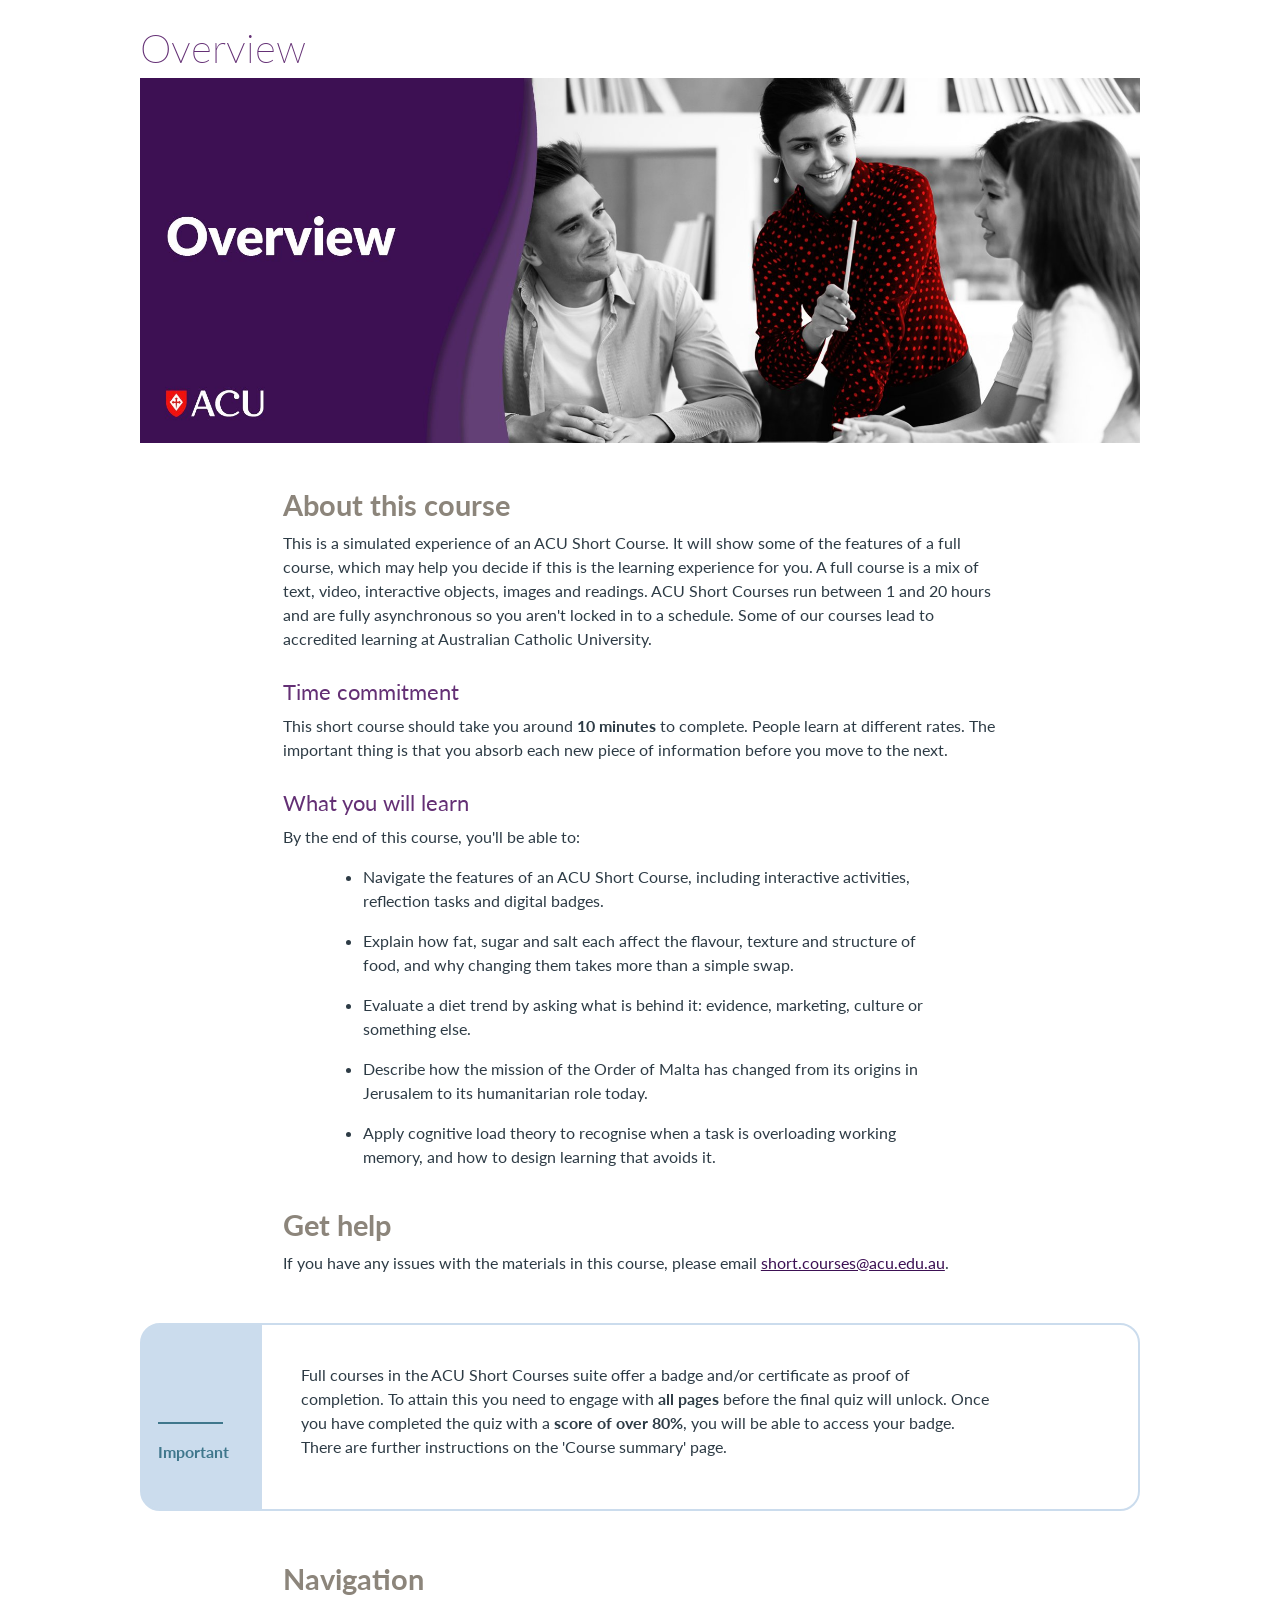
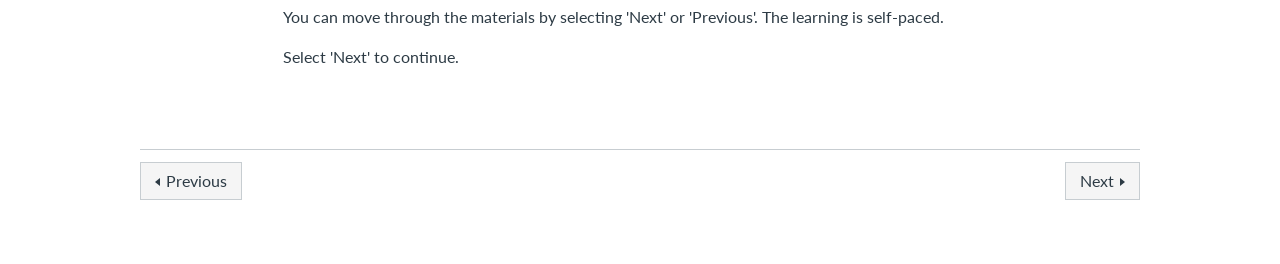
==== commit 95243554: "Add files via upload" ====
--- a/overview.html
+++ b/overview.html
@@ -49,7 +49,7 @@
               <div class="icon icon-important">
                   <p>Important</p>
               </div>
-              <p>Full courses in the ACU Short Courses suite offer a badge and/or certificate as proof of completion of this course. To attain this you need to engage with <strong>all pages</strong> before the final quiz will unlock. Once you have completed the quiz with a <strong>score of over 80%</strong>, you will be able to access your badge. There are further instructions on the 'Course summary' page.</p>
+              <p>Full courses in the ACU Short Courses suite offer a badge and/or certificate as proof of completion. To attain this you need to engage with <strong>all pages</strong> before the final quiz will unlock. Once you have completed the quiz with a <strong>score of over 80%</strong>, you will be able to access your badge. There are further instructions on the 'Course summary' page.</p>
           </div>
           <h2>Navigation</h2>
           <p>You can move through the materials by selecting 'Next' or 'Previous'. The learning is self-paced.</p>
